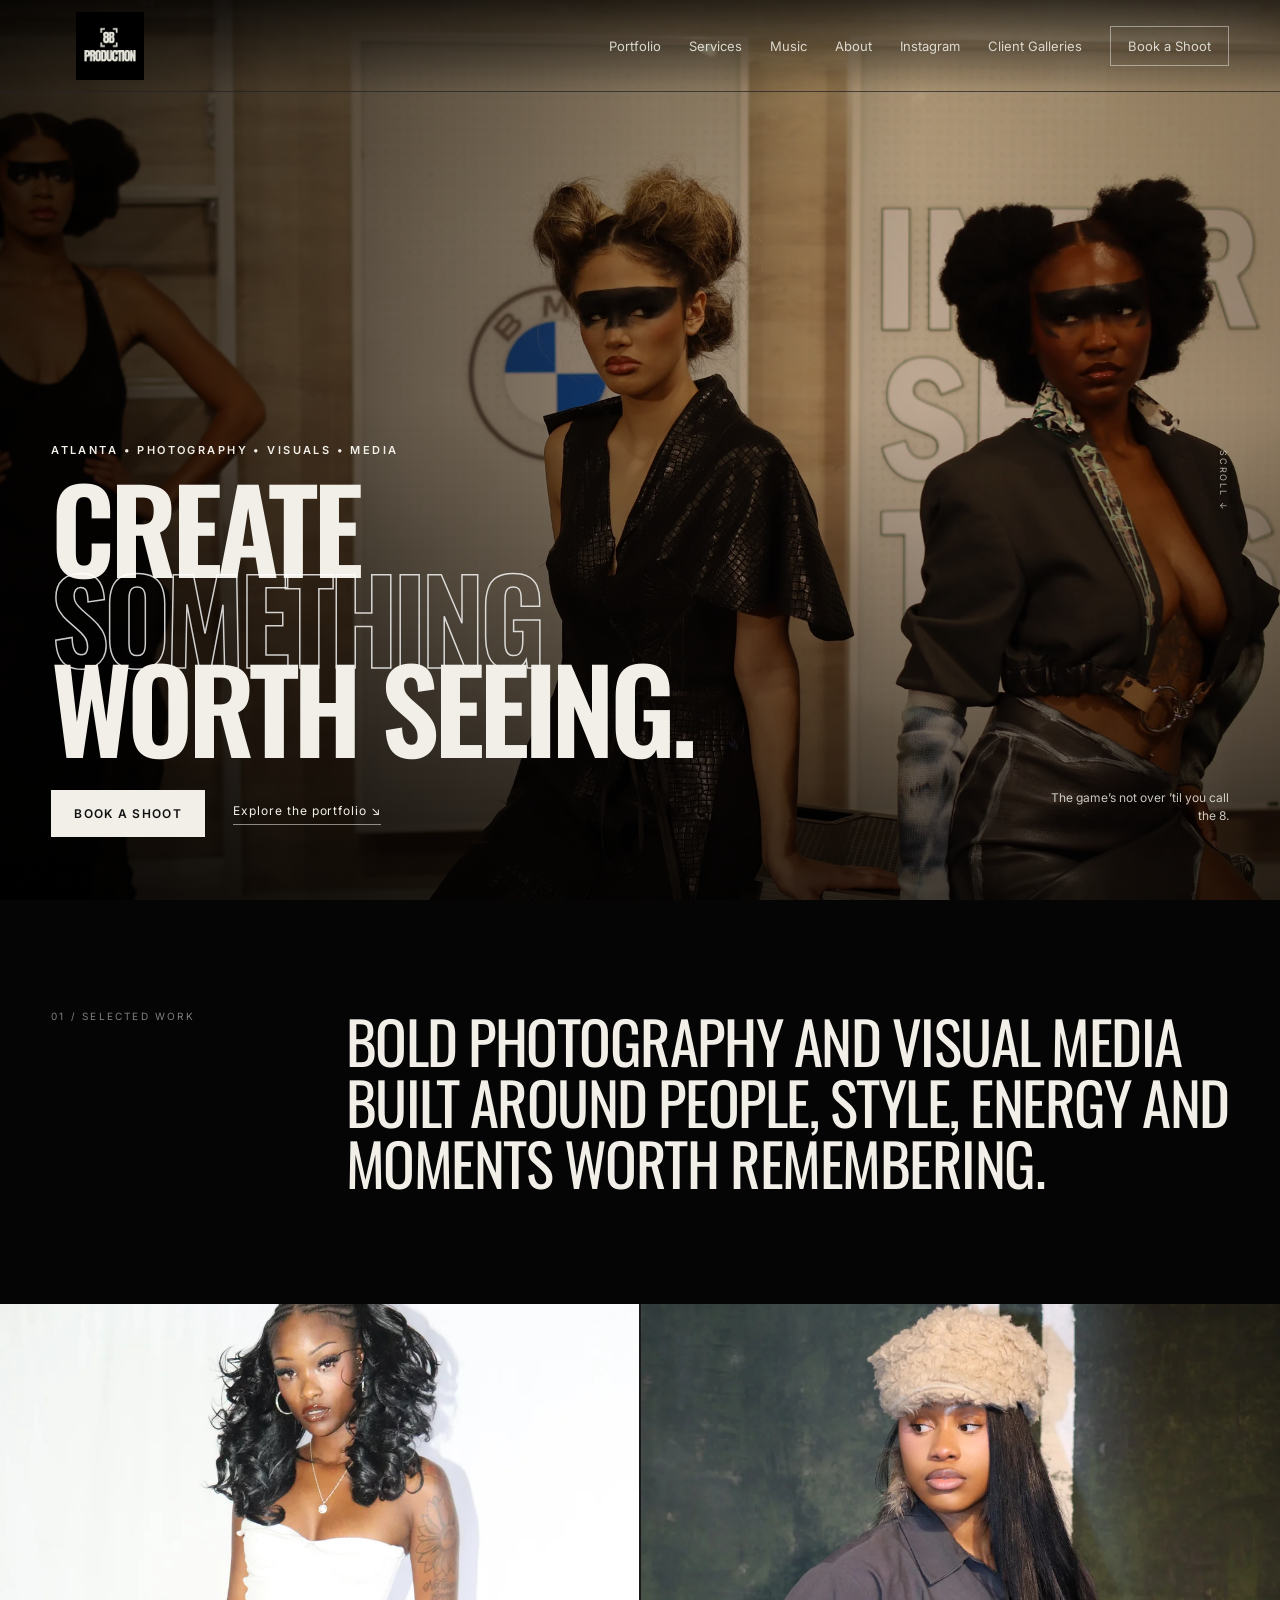
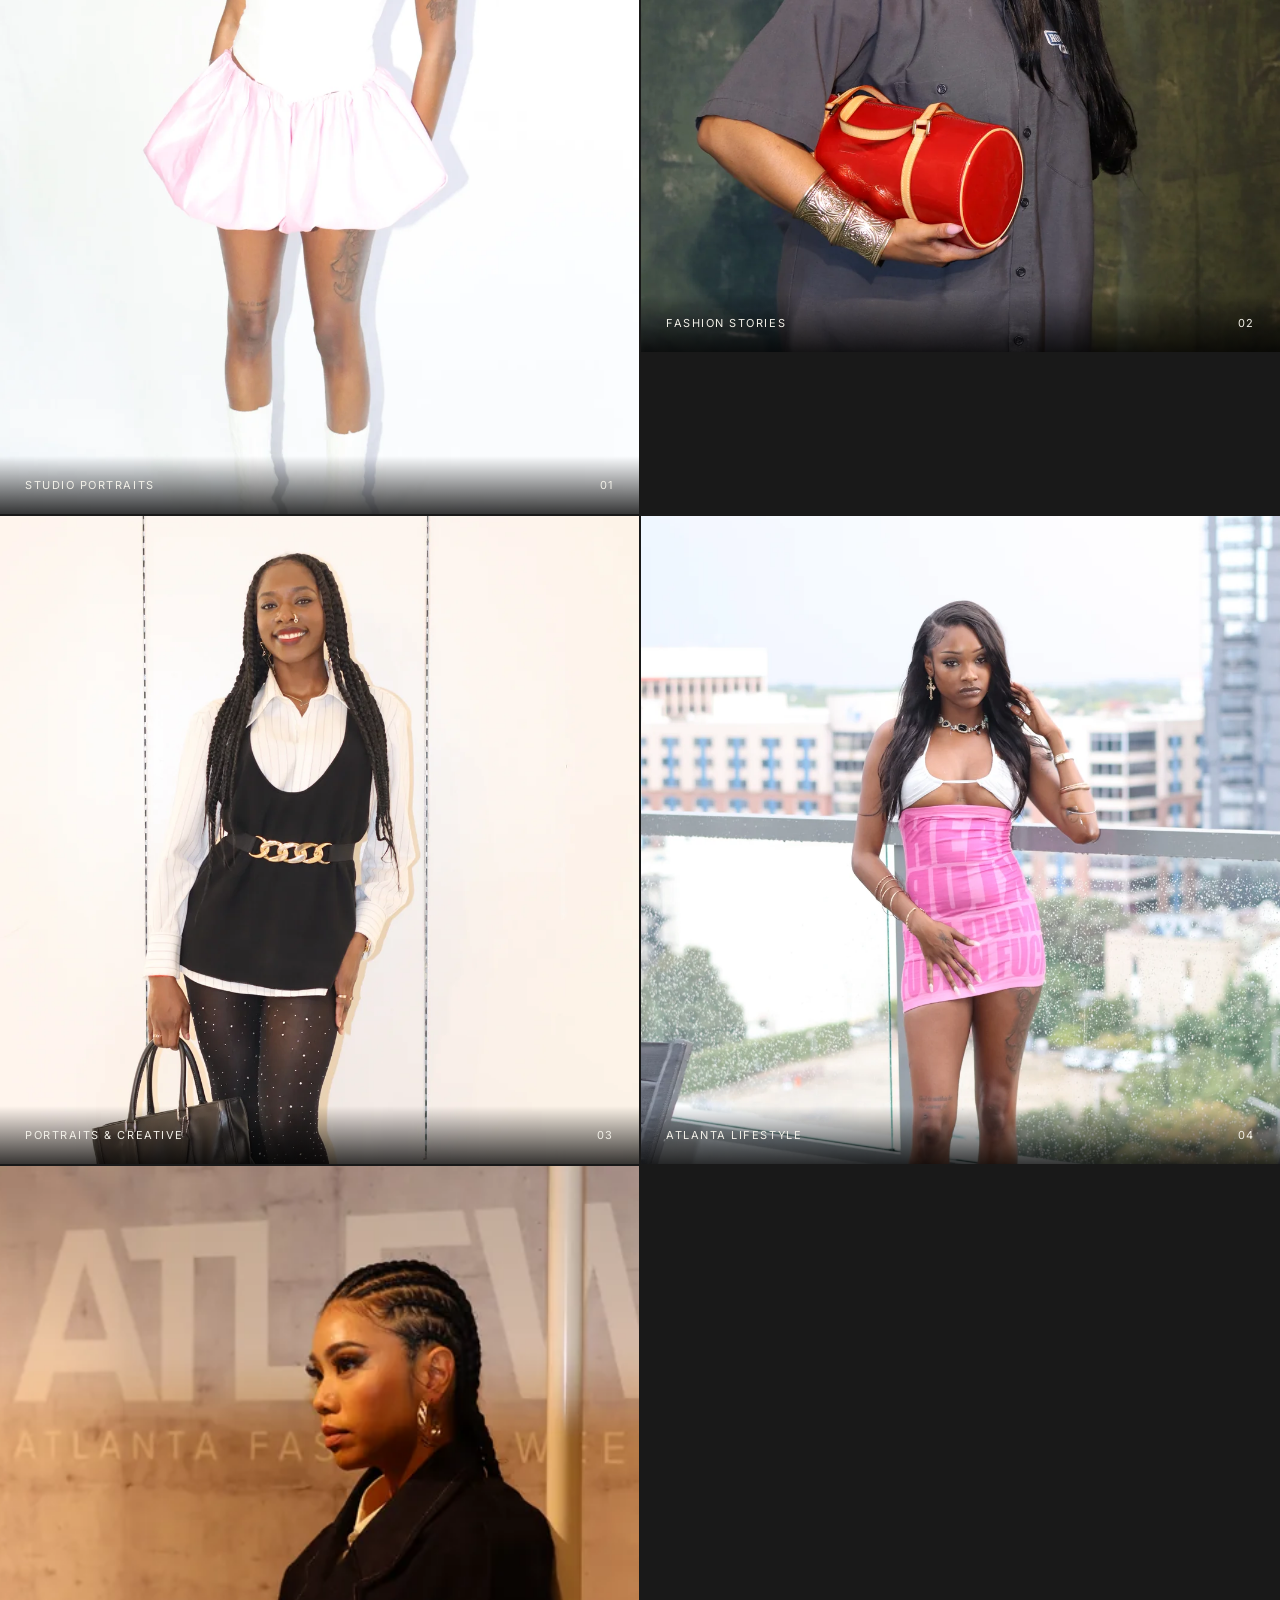
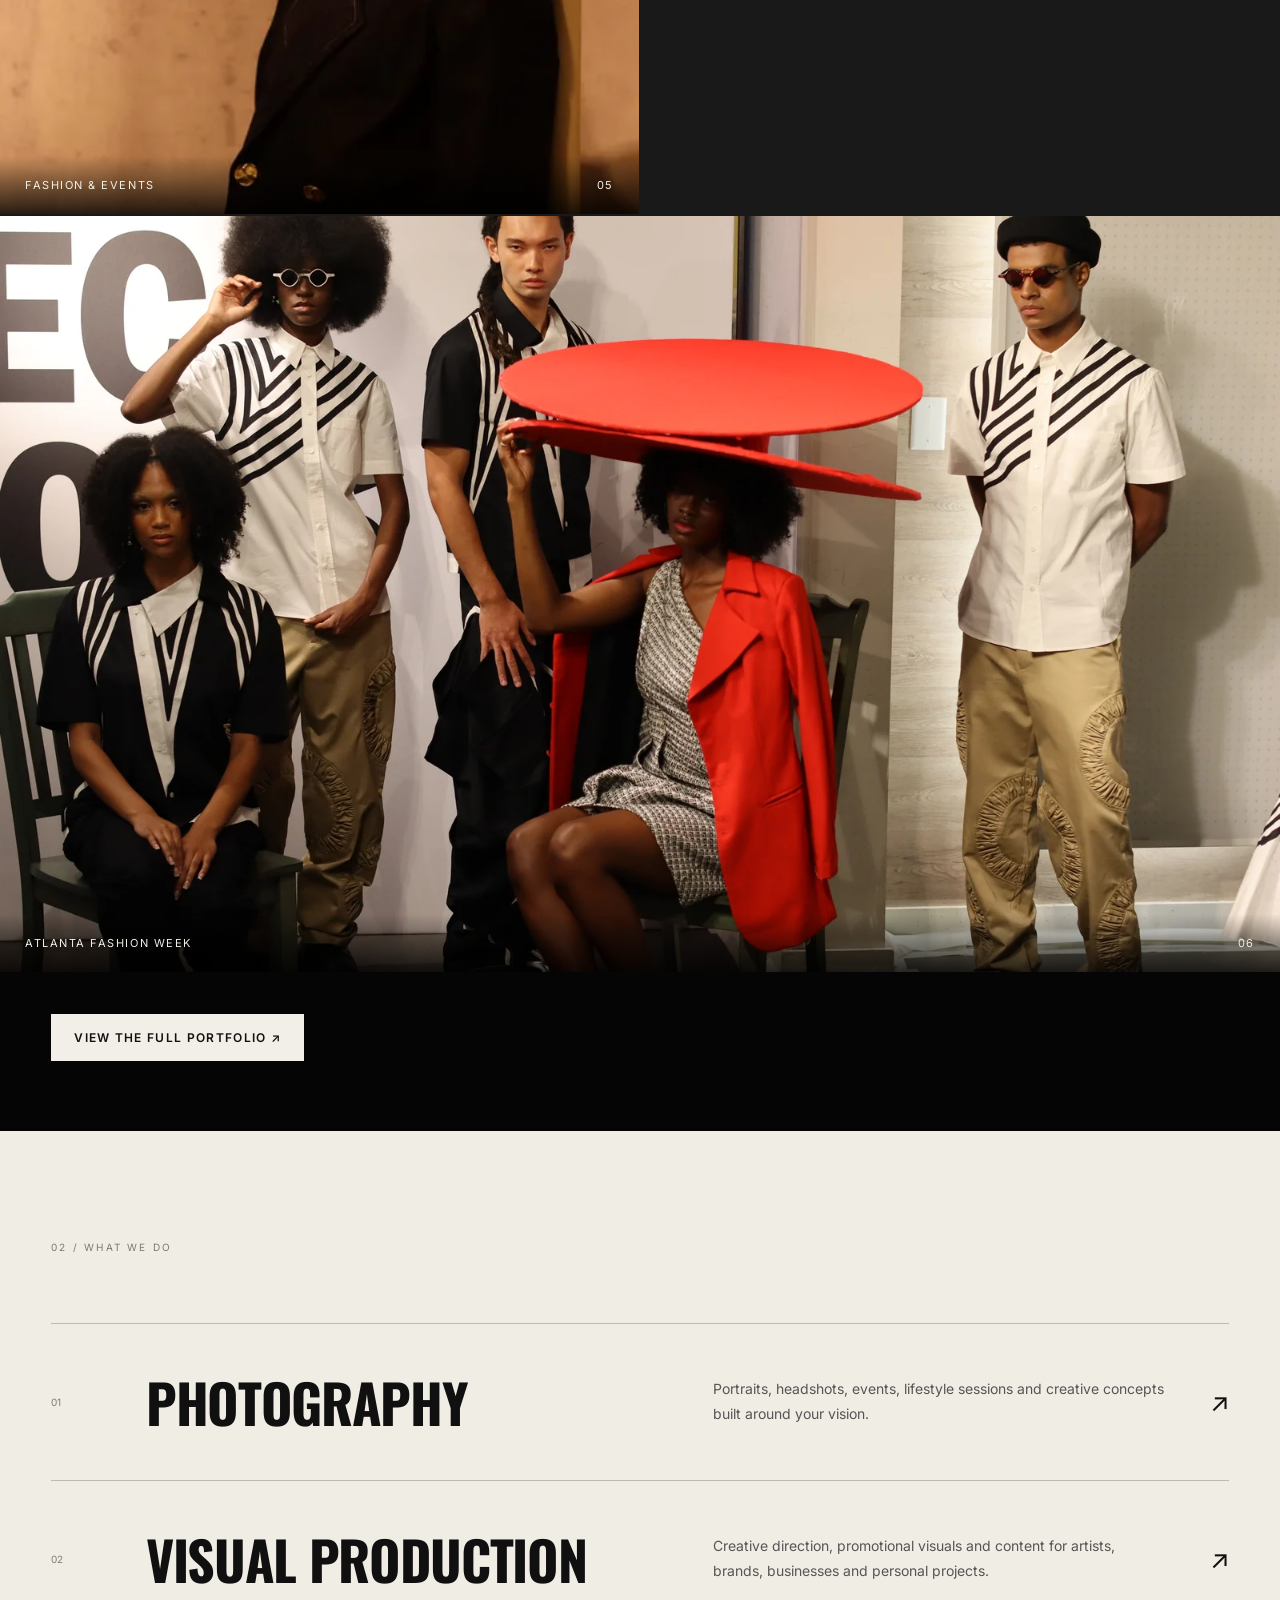
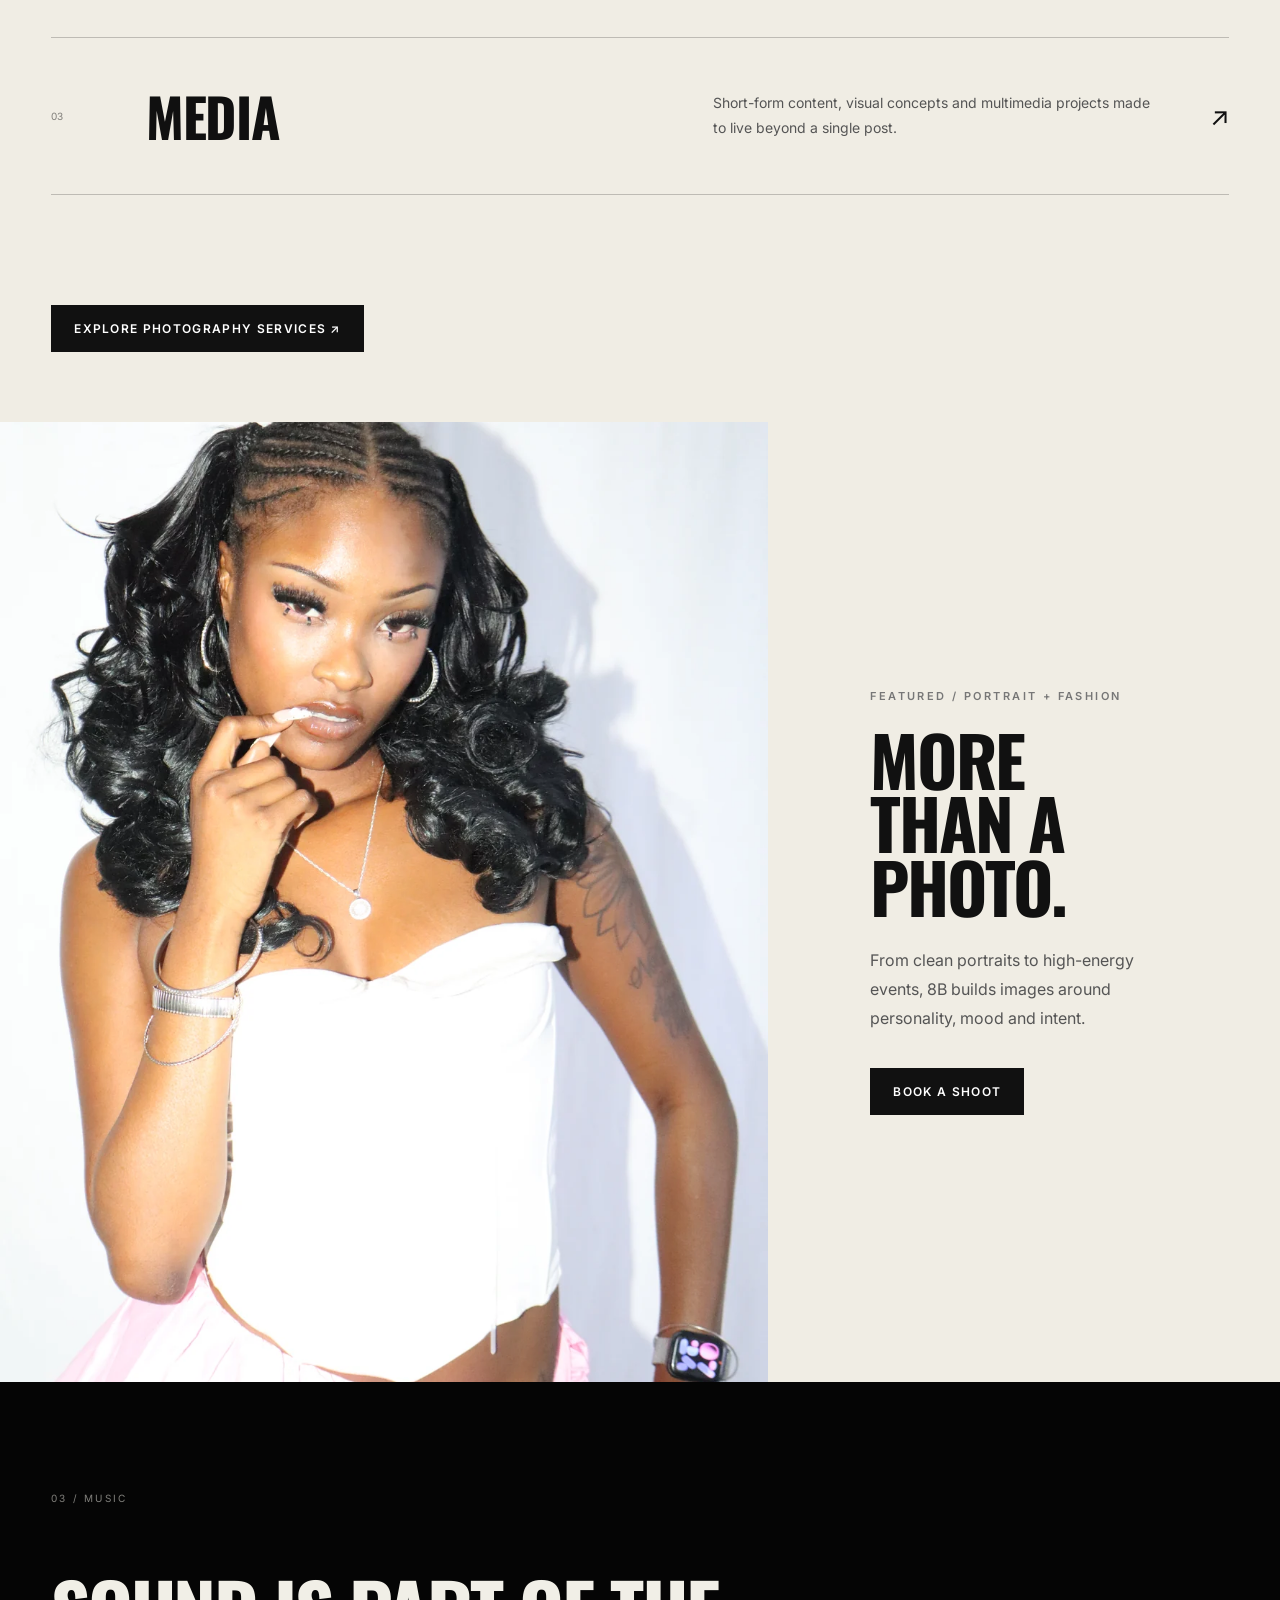
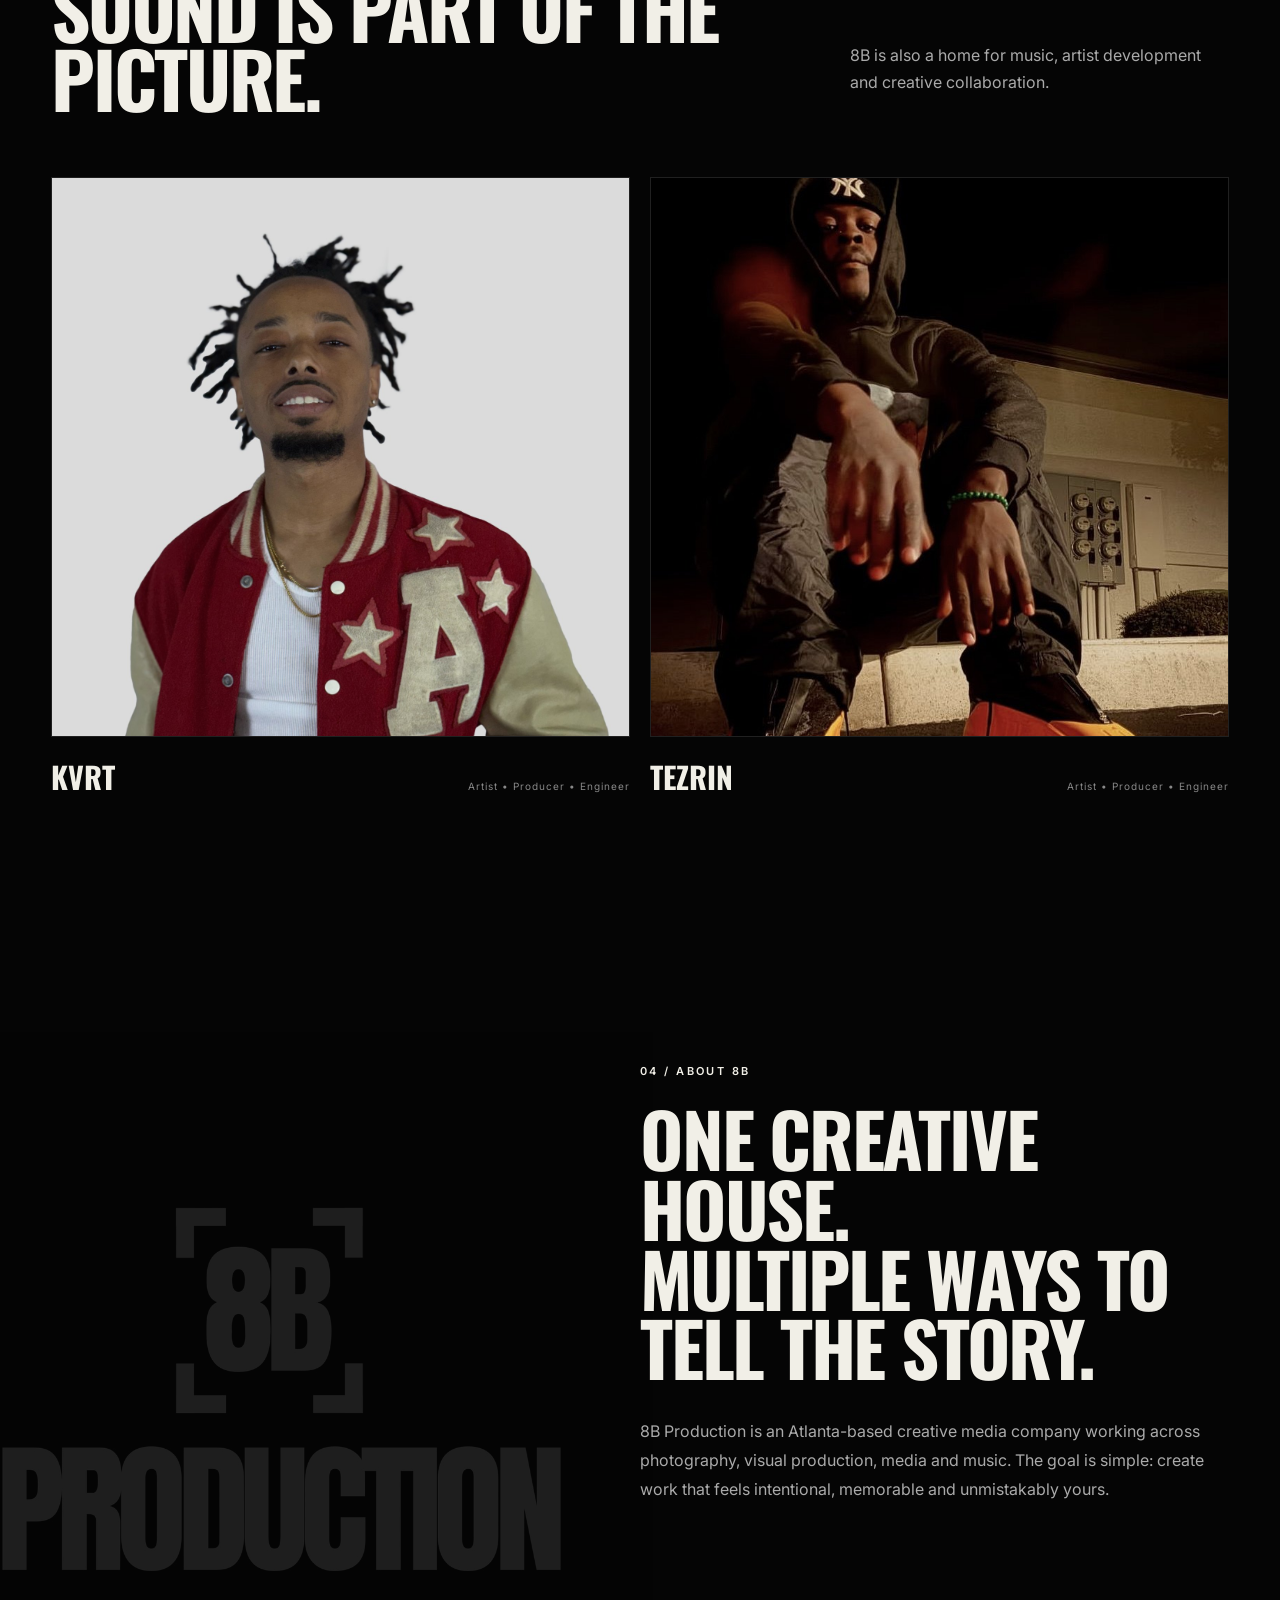
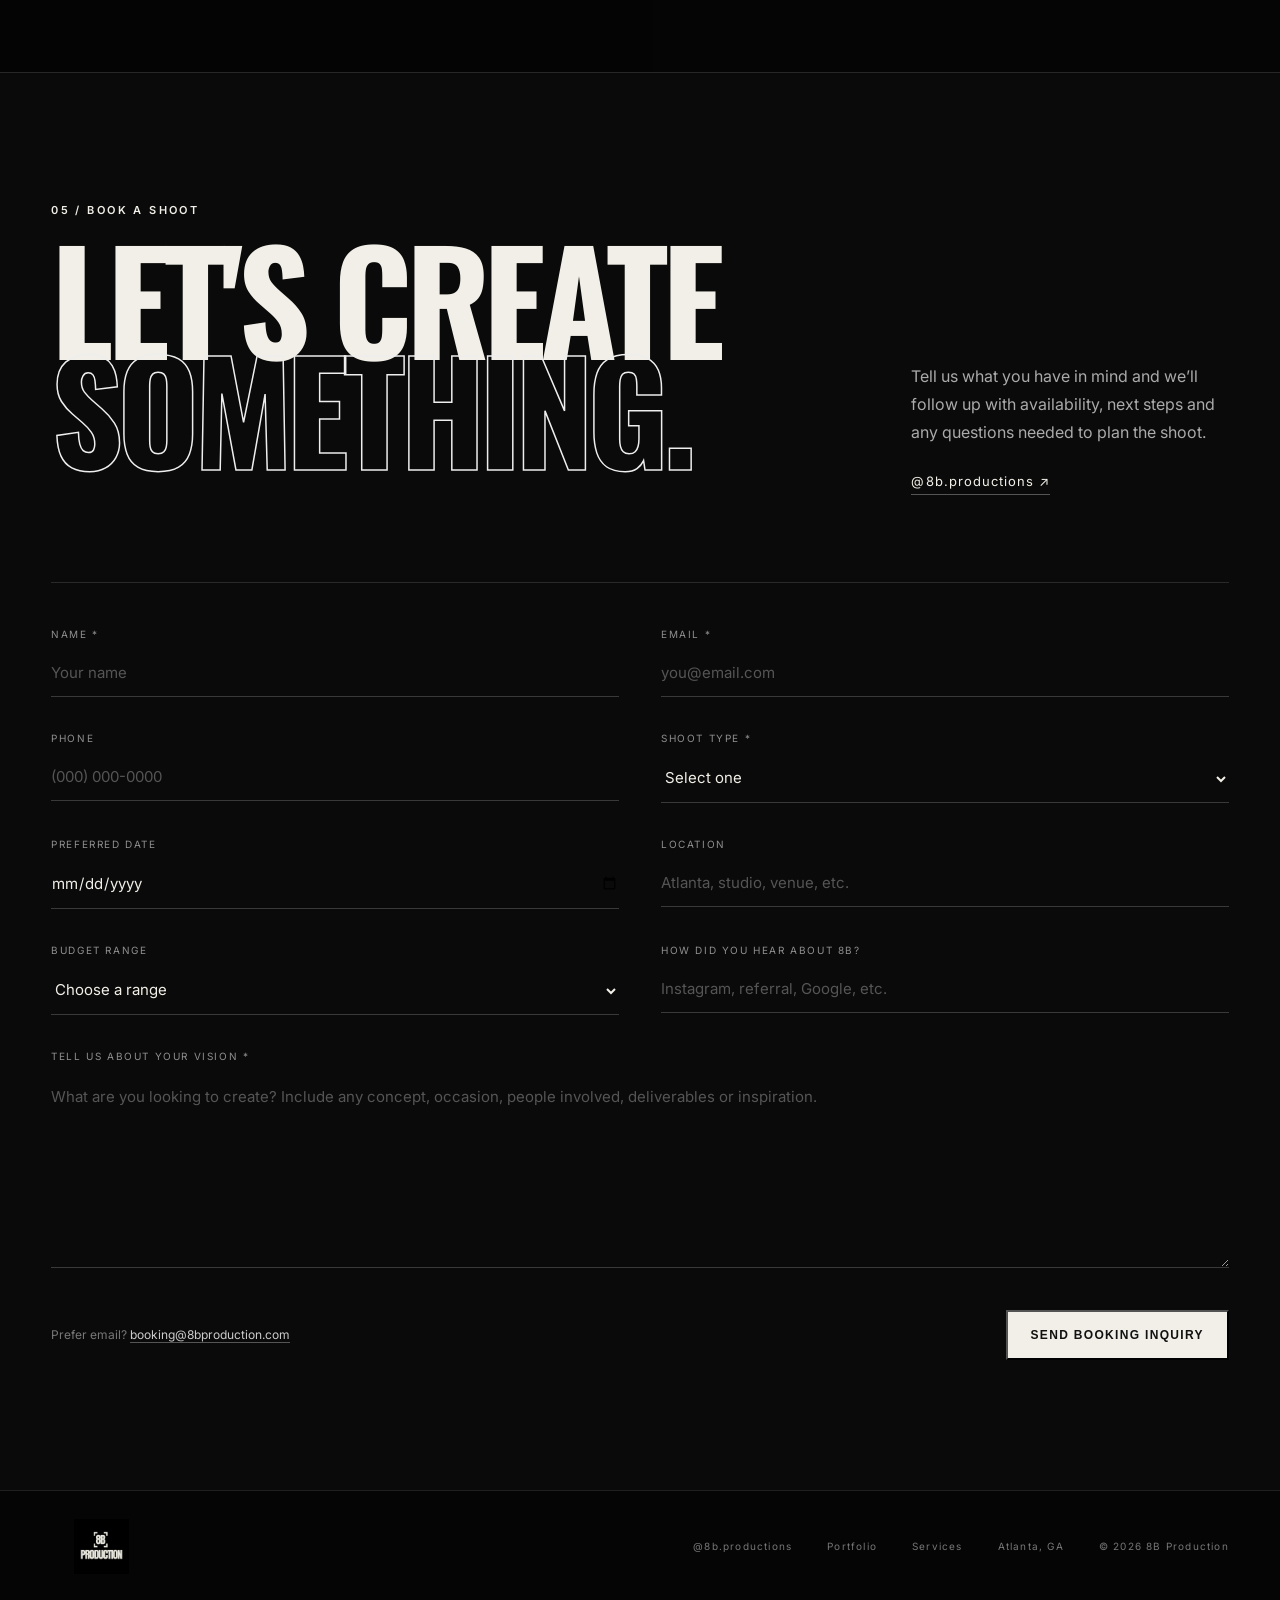
==== index.html @ 1265da3f "Refresh photography portfolio with 24 new selected photographs" ====
<!DOCTYPE html>
<html lang="en">
<head>
  <meta charset="UTF-8" />
  <meta name="viewport" content="width=device-width, initial-scale=1.0" />
  <meta name="description" content="8B Production — Atlanta photography, visual production, media and music." />
  <title>8B Production — Photography • Visuals • Media</title>
  <link rel="preconnect" href="https://fonts.googleapis.com">
  <link rel="preconnect" href="https://fonts.gstatic.com" crossorigin>
  <link href="https://fonts.googleapis.com/css2?family=Inter:wght@400;500;600&family=Oswald:wght@500;600;700&display=swap" rel="stylesheet">
  <link rel="stylesheet" href="assets/css/style.css" />
<link rel="canonical" href="https://8bproduction.com/" /><meta property="og:title" content="8B Production — Photography • Visuals • Media" /><meta property="og:description" content="Atlanta photography, visual production, media and music." /><meta property="og:image" content="https://8bproduction.com/assets/images/selected/8b-5161-1600.webp" /><meta property="og:type" content="website" /></head>
<body class="home-refreshed">
  <header class="site-header" id="top">
    <a class="brand" href="index.html" aria-label="8B Production home">
      <img src="assets/images/8b-logo.jpg" alt="8B Production logo" />
    </a>
    <button class="menu-toggle" aria-label="Open menu" aria-expanded="false">
      <span></span><span></span>
    </button>
    <nav class="nav">
      <a href="portfolio.html">Portfolio</a>
      <a href="services.html">Services</a>
      <a href="index.html#music">Music</a>
      <a href="index.html#about">About</a>
      <a href="https://www.instagram.com/8b.productions/" target="_blank" rel="noopener">Instagram</a>
      <a href="client-galleries.html">Client Galleries</a>
      <a class="nav-cta" href="index.html#contact">Book a Shoot</a>
    </nav>
  </header>

  <main>
    <section class="hero">
      <div class="hero-media"></div>
      <div class="hero-overlay"></div>
      <div class="hero-copy reveal">
        <p class="eyebrow">ATLANTA • PHOTOGRAPHY • VISUALS • MEDIA</p>
        <h1>CREATE<br><span>SOMETHING</span><br>WORTH SEEING.</h1>
        <div class="hero-actions">
          <a class="btn btn-light" href="#contact">Book a Shoot</a>
          <a class="text-link" href="portfolio.html">Explore the portfolio <span>↘</span></a>
        </div>
      </div>
      <p class="hero-tagline">The game’s not over ’til you call the 8.</p>
      <a href="#work" class="scroll-cue" aria-label="Scroll to selected work">SCROLL ↓</a>
    </section>

    <section class="section intro">
      <div class="section-label">01 / SELECTED WORK</div>
      <div class="intro-copy reveal">
        <p>Bold photography and visual media built around people, style, energy and moments worth remembering.</p>
      </div>
    </section>

    <section class="gallery" id="work">
<a aria-label="Explore Studio Portraits" class="gallery-card gallery-card-large reveal" href="portfolio.html?category=portraits">
<img alt="White corset and pink skirt, full-length studio portrait" decoding="async" height="1600" loading="lazy" sizes="(max-width: 800px) 100vw, 50vw" src="assets/images/selected/8b-5734-1600.webp" srcset="assets/images/selected/8b-5734-720.webp 480w, assets/images/selected/8b-5734-1600.webp 1067w" style="object-position:center 22%" width="1067"/>
<div class="gallery-caption"><span>Studio Portraits</span><span>01</span></div>
</a>
<a aria-label="Explore Fashion Stories" class="gallery-card reveal" href="portfolio.html?category=fashion">
<img alt="Red handbag, studio fashion portrait" decoding="async" height="1600" loading="lazy" sizes="(max-width: 800px) 100vw, 50vw" src="assets/images/selected/8b-4588-1600.webp" srcset="assets/images/selected/8b-4588-720.webp 480w, assets/images/selected/8b-4588-1600.webp 1067w" style="object-position:center 28%" width="1067"/>
<div class="gallery-caption"><span>Fashion Stories</span><span>02</span></div>
</a>
<a aria-label="Explore Portraits &amp; Creative" class="gallery-card reveal" href="portfolio.html?category=portraits">
<img alt="Black and white styling, full-length portrait" decoding="async" height="1600" loading="lazy" sizes="(max-width: 800px) 100vw, 50vw" src="assets/images/selected/8b-5289-1600.webp" srcset="assets/images/selected/8b-5289-720.webp 480w, assets/images/selected/8b-5289-1600.webp 1067w" style="object-position:center 24%" width="1067"/>
<div class="gallery-caption"><span>Portraits &amp; Creative</span><span>03</span></div>
</a>
<a aria-label="Explore Atlanta Lifestyle" class="gallery-card reveal" href="portfolio.html?category=portraits">
<img alt="Pink dress, Atlanta balcony portrait" decoding="async" height="1600" loading="lazy" sizes="(max-width: 800px) 100vw, 50vw" src="assets/images/selected/8b-3119-1600.webp" srcset="assets/images/selected/8b-3119-720.webp 480w, assets/images/selected/8b-3119-1600.webp 1067w" style="object-position:center 30%" width="1067"/>
<div class="gallery-caption"><span>Atlanta Lifestyle</span><span>04</span></div>
</a>
<a aria-label="Explore Fashion &amp; Events" class="gallery-card reveal" href="portfolio.html?category=fashion">
<img alt="Profile portrait at Atlanta Fashion Week" decoding="async" height="1067" loading="lazy" sizes="(max-width: 800px) 100vw, 50vw" src="assets/images/selected/8b-4161-1600.webp" srcset="assets/images/selected/8b-4161-720.webp 720w, assets/images/selected/8b-4161-1600.webp 1600w" style="object-position:center 35%" width="1600"/>
<div class="gallery-caption"><span>Fashion &amp; Events</span><span>05</span></div>
</a>
<a aria-label="Explore Atlanta Fashion Week" class="gallery-card gallery-card-wide reveal" href="portfolio.html?category=fashion">
<img alt="Red sculptural hat, fashion presentation" decoding="async" height="1067" loading="lazy" sizes="(max-width: 800px) 100vw, 100vw" src="assets/images/selected/8b-4980-1600.webp" srcset="assets/images/selected/8b-4980-720.webp 720w, assets/images/selected/8b-4980-1600.webp 1600w" style="object-position:center 40%" width="1600"/>
<div class="gallery-caption"><span>Atlanta Fashion Week</span><span>06</span></div>
</a>
</section>

    <div class="gallery-more"><a class="btn btn-light" href="portfolio.html">View the full portfolio ↗</a></div>
    <section class="section services" id="services">
      <div class="section-label">02 / WHAT WE DO</div>
      <div class="services-list">
        <article class="service-row reveal">
          <span class="service-number">01</span>
          <h2>Photography</h2>
          <p>Portraits, headshots, events, lifestyle sessions and creative concepts built around your vision.</p>
          <span class="service-arrow">↗</span>
        </article>
        <article class="service-row reveal">
          <span class="service-number">02</span>
          <h2>Visual Production</h2>
          <p>Creative direction, promotional visuals and content for artists, brands, businesses and personal projects.</p>
          <span class="service-arrow">↗</span>
        </article>
        <article class="service-row reveal">
          <span class="service-number">03</span>
          <h2>Media</h2>
          <p>Short-form content, visual concepts and multimedia projects made to live beyond a single post.</p>
          <span class="service-arrow">↗</span>
        </article>
      </div>
    </section>

    <div class="services-more"><a class="btn btn-dark" href="services.html">Explore photography services ↗</a></div>
    <section class="feature">
      <div class="feature-image reveal">
        <img alt="White and pink, close-up studio portrait" decoding="async" height="1600" loading="lazy" sizes="(max-width:800px) 100vw, 60vw" src="assets/images/selected/8b-6098-1600.webp" srcset="assets/images/selected/8b-6098-720.webp 480w, assets/images/selected/8b-6098-1600.webp 1067w" width="1067"/>
      </div>
      <div class="feature-copy reveal">
        <p class="eyebrow dark">FEATURED / PORTRAIT + FASHION</p>
        <h2>More than a photo.</h2>
        <p>From clean portraits to high-energy events, 8B builds images around personality, mood and intent.</p>
        <a class="btn btn-dark" href="#contact">Book a Shoot</a>
      </div>
    </section>

    <section class="section music" id="music">
      <div class="section-label">03 / MUSIC</div>
      <div class="music-heading reveal">
        <h2>Sound is part of the picture.</h2>
        <p>8B is also a home for music, artist development and creative collaboration.</p>
      </div>
      <div class="artist-grid">
        <article class="artist-card reveal">
          <div class="artist-image"><img src="assets/images/kvrt.jpg" alt="KVRT" loading="lazy"></div>
          <div class="artist-meta">
            <h3>KVRT</h3>
            <p>Artist • Producer • Engineer</p>
          </div>
        </article>
        <article class="artist-card reveal">
          <div class="artist-image"><img src="assets/images/tezrin.jpg" alt="TEZRIN" loading="lazy"></div>
          <div class="artist-meta">
            <h3>TEZRIN</h3>
            <p>Artist • Producer • Engineer</p>
          </div>
        </article>
      </div>
    </section>

    <section class="about-section" id="about">
      <div class="about-logo"><img src="assets/images/8b-logo.jpg" alt="" /></div>
      <div class="about-copy reveal">
        <p class="eyebrow">04 / ABOUT 8B</p>
        <h2>One creative house.<br>Multiple ways to tell the story.</h2>
        <p>8B Production is an Atlanta-based creative media company working across photography, visual production, media and music. The goal is simple: create work that feels intentional, memorable and unmistakably yours.</p>
      </div>
    </section>

    <section class="contact-section" id="contact">
      <div class="contact-heading">
        <div>
          <p class="eyebrow">05 / BOOK A SHOOT</p>
          <h2 class="reveal">LET'S CREATE<br><span>SOMETHING.</span></h2>
        </div>
        <div class="contact-side">
          <p>Tell us what you have in mind and we’ll follow up with availability, next steps and any questions needed to plan the shoot.</p>
          <a class="social-link" href="https://www.instagram.com/8b.productions/" target="_blank" rel="noopener">@8b.productions ↗</a>
        </div>
      </div>

      <form class="booking-form" action="https://formsubmit.co/booking@8bproduction.com" method="POST">
        <input type="hidden" name="_subject" value="New 8B Production Booking Inquiry">
        <input type="hidden" name="_captcha" value="false">
        <input type="hidden" name="_template" value="table">

        <div class="form-grid">
          <label>
            <span>Name *</span>
            <input type="text" name="name" required autocomplete="name" placeholder="Your name">
          </label>

          <label>
            <span>Email *</span>
            <input type="email" name="email" required autocomplete="email" placeholder="you@email.com">
          </label>

          <label>
            <span>Phone</span>
            <input type="tel" name="phone" autocomplete="tel" placeholder="(000) 000-0000">
          </label>

          <label>
            <span>Shoot Type *</span>
            <select name="shoot_type" required>
              <option value="" selected disabled>Select one</option>
              <option>Portrait Session</option>
              <option>Professional Headshots</option>
              <option>Event Coverage</option>
              <option>Fashion / Editorial</option>
              <option>Creative Concept</option>
              <option>Brand / Business Content</option>
              <option>Media / Visual Production</option>
              <option>Other</option>
            </select>
          </label>

          <label>
            <span>Preferred Date</span>
            <input type="date" name="preferred_date">
          </label>

          <label>
            <span>Location</span>
            <input type="text" name="location" placeholder="Atlanta, studio, venue, etc.">
          </label>

          <label>
            <span>Budget Range</span>
            <select name="budget">
              <option value="" selected>Choose a range</option>
              <option>Under $150</option>
              <option>$150–$300</option>
              <option>$300–$500</option>
              <option>$500–$1,000</option>
              <option>$1,000+</option>
              <option>Not sure yet</option>
            </select>
          </label>

          <label>
            <span>How did you hear about 8B?</span>
            <input type="text" name="referral_source" placeholder="Instagram, referral, Google, etc.">
          </label>

          <label class="form-full">
            <span>Tell us about your vision *</span>
            <textarea name="vision" rows="7" required placeholder="What are you looking to create? Include any concept, occasion, people involved, deliverables or inspiration."></textarea>
          </label>
        </div>

        <div class="form-bottom">
          <p>Prefer email? <a href="mailto:booking@8bproduction.com">booking@8bproduction.com</a></p>
          <button class="btn btn-light" type="submit">Send Booking Inquiry</button>
        </div>
      </form>
    </section>
  </main>

  <footer>
    <a class="brand footer-brand" href="index.html">
      <img src="assets/images/8b-logo.jpg" alt="8B Production logo" />
    </a>
    <div class="footer-meta">
      <a href="https://www.instagram.com/8b.productions/" target="_blank" rel="noopener">@8b.productions</a>
      <a href="portfolio.html">Portfolio</a><a href="services.html">Services</a><span>Atlanta, GA</span>
      <span>© <span id="year"></span> 8B Production</span>
    </div>
  </footer>

  <script src="assets/js/main.js"></script>
</body>
</html>
---- assets/css/style.css ----
*{box-sizing:border-box}html{scroll-behavior:smooth}body{margin:0;background:#050505;color:#f1efe7;font-family:Inter,Arial,sans-serif;overflow-x:hidden}a{color:inherit;text-decoration:none}img{display:block;width:100%;height:100%;object-fit:cover}.site-header{position:fixed;z-index:100;top:0;left:0;width:100%;height:92px;display:flex;align-items:center;justify-content:space-between;padding:0 4vw;border-bottom:1px solid rgba(255,255,255,.1);background:linear-gradient(to bottom,rgba(0,0,0,.72),transparent);transition:.3s}.site-header.scrolled{height:72px;background:rgba(5,5,5,.94);backdrop-filter:blur(12px)}.brand{display:block;width:118px;height:68px;overflow:hidden}.brand img{object-fit:contain}.nav{display:flex;align-items:center;gap:28px;font-size:13px}.nav a{opacity:.86}.nav a:hover{opacity:1}.nav-cta{padding:11px 17px;border:1px solid rgba(255,255,255,.5)}.menu-toggle{display:none;background:none;border:0;width:44px;height:44px;padding:12px}.menu-toggle span{display:block;height:1px;background:white;margin:7px 0}.hero{height:100svh;min-height:720px;position:relative;display:flex;align-items:flex-end;padding:0 4vw 7vh;overflow:hidden}.hero-media{position:absolute;inset:0;background:url("../images/portfolio-01.jpg") 65% 32%/cover no-repeat;transform:scale(1.02)}.hero-overlay{position:absolute;inset:0;background:linear-gradient(90deg,rgba(0,0,0,.82) 0%,rgba(0,0,0,.48) 42%,rgba(0,0,0,.17) 72%,rgba(0,0,0,.28) 100%),linear-gradient(to top,rgba(0,0,0,.7),transparent 55%)}.hero-copy{position:relative;z-index:2;max-width:900px}.eyebrow{font-size:11px;font-weight:600;letter-spacing:.22em;margin:0 0 25px}.hero h1,.section h2,.feature-copy h2,.music-heading h2,.about-copy h2,.contact-section h2{font-family:Oswald,Impact,sans-serif;text-transform:uppercase}.hero h1{font-size:clamp(58px,9vw,140px);line-height:.78;letter-spacing:-.045em;margin:0;font-weight:600}.hero h1 span{color:transparent;-webkit-text-stroke:1.5px rgba(255,255,255,.8)}.hero-actions{display:flex;align-items:center;gap:28px;margin-top:38px}.btn{display:inline-flex;justify-content:center;align-items:center;padding:16px 23px;font-size:12px;font-weight:600;letter-spacing:.11em;text-transform:uppercase;transition:.2s}.btn-light{background:#f1efe7;color:#111}.btn-light:hover{background:white;transform:translateY(-2px)}.btn-dark{background:#111;color:white}.text-link{font-size:12px;letter-spacing:.08em;border-bottom:1px solid rgba(255,255,255,.5);padding-bottom:6px}.hero-tagline{position:absolute;z-index:2;right:4vw;bottom:7vh;max-width:190px;text-align:right;font-size:12px;line-height:1.5;opacity:.82}.scroll-cue{position:absolute;right:4vw;top:50%;z-index:2;font-size:9px;letter-spacing:.2em;writing-mode:vertical-rl;opacity:.7}.section{padding:110px 4vw}.section-label{font-size:10px;letter-spacing:.22em;opacity:.52;margin-bottom:70px}.intro{display:grid;grid-template-columns:1fr 3fr}.intro-copy p{font-family:Oswald,Impact,sans-serif;text-transform:uppercase;font-size:clamp(30px,4.6vw,68px);line-height:1.04;letter-spacing:-.025em;max-width:1150px;margin:0}.gallery{display:grid;grid-template-columns:1fr 1fr;gap:2px;background:#191919}.gallery-card{height:72vh;min-height:520px;position:relative;overflow:hidden}.gallery-card-large{height:90vh}.gallery-card-wide{grid-column:1/-1;height:84vh}.gallery-card img{transition:transform .8s cubic-bezier(.2,.7,.2,1)}.gallery-card:hover img{transform:scale(1.025)}.gallery-caption{position:absolute;left:0;right:0;bottom:0;padding:22px 25px;display:flex;justify-content:space-between;background:linear-gradient(transparent,rgba(0,0,0,.78));font-size:11px;letter-spacing:.14em;text-transform:uppercase}.services{background:#f0ede4;color:#101010}.services-list{border-top:1px solid #bebbb4}.service-row{display:grid;grid-template-columns:70px 1.2fr 1fr 40px;gap:25px;align-items:center;padding:38px 0;border-bottom:1px solid #bebbb4}.service-number{font-size:10px;opacity:.5}.service-row h2{font-size:clamp(32px,4.2vw,56px);letter-spacing:-.025em;margin:0}.service-row p{font-size:14px;line-height:1.75;color:#555;max-width:520px}.service-arrow{font-size:26px;text-align:right}.feature{display:grid;grid-template-columns:1.2fr .8fr;background:#f0ede4;color:#111}.feature-image{min-height:780px}.feature-image img{object-position:center 20%}.feature-copy{display:flex;flex-direction:column;justify-content:center;padding:8vw}.eyebrow.dark{color:#777}.feature-copy h2{font-size:clamp(46px,5.4vw,80px);letter-spacing:-.03em;line-height:.92;margin:0 0 28px}.feature-copy>p:not(.eyebrow){line-height:1.8;color:#555;margin:0 0 35px}.feature-copy .btn{align-self:flex-start}.music-heading{display:grid;grid-template-columns:2fr 1fr;gap:40px;align-items:end;margin-bottom:65px}.music-heading h2{font-size:clamp(48px,6vw,90px);line-height:.9;letter-spacing:-.03em;margin:0}.music-heading p{color:#aaa;line-height:1.7}.artist-grid{display:grid;grid-template-columns:1fr 1fr;gap:20px}.artist-placeholder{height:560px;background:#0d0d0d;border:1px solid #202020;display:grid;place-items:center;overflow:hidden;position:relative}.artist-placeholder:after{content:"";position:absolute;width:70%;height:70%;border:1px solid #242424;transform:rotate(8deg)}.artist-placeholder span{font-family:Oswald,Impact,sans-serif;font-size:clamp(70px,10vw,150px);letter-spacing:-.05em;color:#191919}.artist-meta{display:flex;justify-content:space-between;align-items:baseline;padding-top:17px}.artist-meta h3{font-family:Oswald,Impact,sans-serif;font-size:30px;margin:0}.artist-meta p{font-size:10px;letter-spacing:.1em;color:#888}.about-section{position:relative;min-height:760px;padding:120px 4vw;display:grid;grid-template-columns:1fr 1fr;align-items:center;overflow:hidden}.about-logo{position:absolute;left:-7vw;bottom:-8vw;width:58vw;height:58vw;opacity:.11;filter:grayscale(100%)}.about-logo img{object-fit:contain}.about-copy{grid-column:2;position:relative;z-index:1}.about-copy h2{font-size:clamp(44px,5.8vw,84px);letter-spacing:-.03em;line-height:.94;margin:0 0 35px}.about-copy>p:last-child{font-size:16px;color:#aaa;line-height:1.8;max-width:660px}.contact-section{padding:130px 4vw;background:#0a0a0a;border-top:1px solid #272727}.contact-section h2{font-size:clamp(66px,11vw,170px);line-height:.78;letter-spacing:-.045em;margin:0 0 45px}.contact-section h2 span{color:transparent;-webkit-text-stroke:1.5px #eee}.contact-note{color:#aaa}.contact-button{margin-top:22px}.setup-note{font-size:10px;color:#555;margin-top:20px}footer{padding:28px 4vw;display:flex;align-items:center;justify-content:space-between;border-top:1px solid #202020}.footer-brand{height:55px;width:100px}.footer-meta{display:flex;gap:35px;font-size:10px;letter-spacing:.12em;color:#777}.reveal{opacity:0;transform:translateY(28px);transition:opacity .7s ease,transform .7s ease}.reveal.visible{opacity:1;transform:none}@media(max-width:800px){.site-header{height:72px}.brand{width:90px;height:55px}.nav{position:fixed;inset:72px 0 auto 0;background:#050505;padding:30px 5vw 40px;display:none;flex-direction:column;align-items:flex-start;border-bottom:1px solid #222}.nav.open{display:flex}.menu-toggle{display:block}.hero{min-height:650px;padding:0 5vw 7vh}.hero-media{background-position:60% 28%}.hero h1{font-size:clamp(54px,17vw,100px);line-height:.82}.hero-tagline,.scroll-cue{display:none}.hero-actions{align-items:flex-start;flex-direction:column;gap:18px}.intro{grid-template-columns:1fr}.section{padding:80px 5vw}.section-label{margin-bottom:45px}.gallery{grid-template-columns:1fr}.gallery-card,.gallery-card-large,.gallery-card-wide{grid-column:auto;height:72vh;min-height:480px}.service-row{grid-template-columns:42px 1fr 25px}.service-row p{grid-column:2/-1;margin-top:-10px}.feature{grid-template-columns:1fr}.feature-image{min-height:620px}.feature-copy{padding:80px 5vw}.music-heading{grid-template-columns:1fr}.artist-grid{grid-template-columns:1fr}.artist-placeholder{height:440px}.about-section{grid-template-columns:1fr;padding:100px 5vw}.about-copy{grid-column:1}.about-logo{width:110vw;height:110vw;left:-28vw;bottom:-12vw}.contact-section{padding:100px 5vw}footer{align-items:flex-start;gap:30px}.footer-meta{flex-direction:column;gap:10px;text-align:right}}

.artist-image{height:560px;overflow:hidden;background:#0d0d0d;border:1px solid #202020}
.artist-image img{width:100%;height:100%;object-fit:cover;transition:transform .6s ease,filter .4s ease;filter:saturate(.9)}
.artist-card:hover .artist-image img{transform:scale(1.025);filter:saturate(1.05)}
.artist-card:first-child .artist-image img{object-position:center 18%}
.artist-card:nth-child(2) .artist-image img{object-position:center 8%}
@media(max-width:800px){.artist-image{height:500px}}


.contact-heading{display:grid;grid-template-columns:1.7fr .7fr;gap:7vw;align-items:end;margin-bottom:75px}
.contact-side{padding-bottom:12px}
.contact-side p{color:#aaa;line-height:1.75;margin:0 0 24px;max-width:440px}
.social-link{display:inline-block;font-size:13px;letter-spacing:.08em;border-bottom:1px solid #555;padding-bottom:5px}
.booking-form{border-top:1px solid #292929;padding-top:45px}
.form-grid{display:grid;grid-template-columns:1fr 1fr;column-gap:42px;row-gap:35px}
.booking-form label{display:flex;flex-direction:column;gap:12px}
.booking-form label>span{font-size:10px;text-transform:uppercase;letter-spacing:.16em;color:#8f8f8f}
.booking-form input,.booking-form select,.booking-form textarea{width:100%;border:0;border-bottom:1px solid #393939;background:transparent;color:#f1efe7;font:inherit;font-size:15px;padding:11px 0 14px;outline:none;border-radius:0}
.booking-form select{appearance:auto}
.booking-form option{background:#111;color:#f1efe7}
.booking-form textarea{resize:vertical;min-height:150px;line-height:1.6}
.booking-form input:focus,.booking-form select:focus,.booking-form textarea:focus{border-bottom-color:#f1efe7}
.booking-form input::placeholder,.booking-form textarea::placeholder{color:#555}
.form-full{grid-column:1/-1}
.form-bottom{display:flex;justify-content:space-between;align-items:center;gap:30px;margin-top:42px}
.form-bottom p{font-size:12px;color:#777}
.form-bottom p a{color:#ccc;border-bottom:1px solid #555}
.footer-meta a:hover{color:#ddd}
@media(max-width:800px){
  .contact-heading{grid-template-columns:1fr;gap:25px;margin-bottom:55px}
  .form-grid{grid-template-columns:1fr;row-gap:28px}
  .form-full{grid-column:auto}
  .form-bottom{align-items:flex-start;flex-direction:column}
}


/* v5 crop adjustments */
.hero-media{background-position:center 22%}
.gallery-card-large img{object-position:center 16%}
.gallery-card:nth-child(2) img{object-position:center 22%}
.gallery-card:nth-child(3) img{object-position:center 16%}
.gallery-card:nth-child(4) img{object-position:center 18%}
.gallery-card:nth-child(5) img{object-position:center 20%}
.gallery-card-wide img{object-position:center 34%}
.feature-image img{object-position:center 20%}

/* Portfolio and services pages */
:focus-visible{outline:2px solid currentColor;outline-offset:5px}section[id]{scroll-margin-top:90px}.nav a[aria-current=page]{opacity:1;border-bottom:1px solid #f1efe7;padding-bottom:6px}.page-intro{padding:175px 6vw 75px;border-bottom:1px solid #292929}.page-intro h1{font:600 clamp(58px,9vw,130px)/.94 Oswald,Impact,sans-serif;letter-spacing:-.04em;margin:0 0 35px}.page-intro h1 span{color:transparent;-webkit-text-stroke:1px #f1efe7}.page-description{max-width:650px;color:#bcbab4;line-height:1.8;font-size:16px;margin:0 0 30px}.portfolio-section{padding:40px 4vw 90px}.portfolio-toolbar{display:flex;gap:24px;align-items:center;justify-content:space-between;margin-bottom:38px}.filters{display:flex;gap:10px;flex-wrap:wrap}.filters[hidden]{display:none}.filters button{border:1px solid #555;background:transparent;color:#f1efe7;font:500 12px Inter,Arial,sans-serif;padding:12px 16px;cursor:pointer}.filters button[aria-pressed=true]{background:#f1efe7;color:#111;border-color:#f1efe7}#photo-count{color:#aaa;font-size:12px;white-space:nowrap}.portfolio-grid{display:grid;grid-template-columns:repeat(3,minmax(0,1fr));gap:35px 22px;align-items:start}.portfolio-item{margin:0;min-width:0}.portfolio-item[hidden]{display:none}.photo-link{display:block;background:#171717;cursor:zoom-in}.portfolio-item img{width:100%;height:auto;object-fit:contain}.portfolio-item figcaption{font-size:11px;line-height:1.6;color:#bcbab4;padding-top:12px}.page-cta{padding:90px 6vw;background:#151515;border-top:1px solid #333}.page-cta h2,.process-section h2,.faq-section h2{font:600 clamp(38px,5vw,74px)/1.04 Oswald,Impact,sans-serif;margin:0 0 25px;letter-spacing:-.02em}.page-cta p:not(.eyebrow){color:#bbb;margin-bottom:30px;line-height:1.7}.lightbox{position:fixed;inset:0;max-width:96vw;max-height:96svh;width:1100px;border:1px solid #444;padding:55px 20px 20px;background:#080808;color:#eee}.lightbox::backdrop{background:rgba(0,0,0,.92)}.lightbox img{width:100%;height:76svh;object-fit:contain}.lightbox p{text-align:center;font-size:12px}.lightbox-close{position:absolute;top:12px;right:18px;background:none;color:#eee;border:1px solid #777;padding:8px 16px;cursor:pointer}.gallery-more{padding:42px 4vw 70px}.services-more{background:#f0ede4;padding:0 4vw 70px}.service-details{background:#f0ede4;color:#111;padding:50px 6vw}.service-detail{display:grid;grid-template-columns:1fr 1fr;gap:7vw;align-items:center;padding:45px 0;border-bottom:1px solid #bab7b0}.service-detail:last-child{border-bottom:0}.service-detail>img{max-height:580px;width:100%;height:auto;object-fit:contain}.service-detail h2{font:600 clamp(36px,4vw,62px)/1 Oswald,Impact,sans-serif;text-transform:uppercase;margin:0 0 25px}.service-detail h3{font-size:18px;font-weight:500;line-height:1.6}.service-detail p:not(.eyebrow){line-height:1.8;color:#555;margin-bottom:30px}.service-detail .text-link{border-color:#555}.process-section,.faq-section{padding:90px 6vw}.process-grid{display:grid;grid-template-columns:repeat(3,minmax(0,1fr));gap:50px;padding-left:20px}.process-grid li{padding-left:8px}.process-grid h3{font-size:19px;font-weight:500}.process-grid p{font-size:14px;line-height:1.8;color:#bbb}.faq-section{border-top:1px solid #333;max-width:1100px}.faq-section details{border-bottom:1px solid #444;padding:24px 0}.faq-section summary{cursor:pointer;font-size:17px;line-height:1.5}.faq-section details p{color:#bbb;line-height:1.8;max-width:750px}.faq-section details a{text-decoration:underline}.reveal{opacity:1;transform:none}.footer-meta{flex-wrap:wrap}.menu-toggle{cursor:pointer}
@media(max-width:1000px){.nav{gap:18px}.portfolio-grid{grid-template-columns:repeat(2,minmax(0,1fr))}.footer-meta{gap:20px}}@media(max-width:600px){.page-intro{padding:135px 5vw 45px}.page-intro h1{font-size:clamp(48px,12vw,72px)}.portfolio-toolbar{display:block}.portfolio-grid{grid-template-columns:1fr;gap:30px}.portfolio-section{padding:30px 5vw 60px}.filters{gap:8px}.filters button{font-size:11px;padding:12px}.service-detail{grid-template-columns:1fr;gap:30px}.service-details{padding:20px 5vw}.process-grid{grid-template-columns:1fr;gap:15px}.page-cta,.process-section,.faq-section{padding:65px 5vw}.lightbox{padding-left:8px;padding-right:8px}.lightbox img{height:70svh}}
@media(prefers-reduced-motion:reduce){html{scroll-behavior:auto}*,*::before,*::after{transition:none!important;animation:none!important}}


/* Fit the client-gallery navigation item on tablets. */
@media(max-width:1040px){.nav{position:fixed;inset:72px 0 auto 0;background:#050505;padding:30px 5vw 40px;display:none;flex-direction:column;align-items:flex-start;border-bottom:1px solid #222}.nav.open{display:flex}.menu-toggle{display:block}.site-header{height:72px}.brand{width:90px;height:55px}}

/* Selected photography: preserve each photograph's framing. */
.home-refreshed .hero-media{background-image:url('../images/selected/8b-hero.webp');background-position:58% 30%}
.home-refreshed .feature-image{min-height:0;aspect-ratio:4/5;overflow:hidden}
.home-refreshed .feature-image img{object-position:center 18%}
.gallery-card:focus-visible{outline-offset:-6px}
.portfolio-grid{display:block;column-count:3;column-gap:22px}
.portfolio-item{break-inside:avoid;margin:0 0 28px}
.portfolio-item img{image-orientation:from-image}
.lightbox{padding:16px;width:1200px;max-width:96vw;max-height:96svh;overflow:auto}
.lightbox-toolbar{display:flex;align-items:center;justify-content:space-between;gap:20px;margin-bottom:12px}
.lightbox .lightbox-counter{margin:0;color:#aaa;font-size:12px;font-variant-numeric:tabular-nums}
.lightbox .lightbox-close{position:static;min-height:44px}
.lightbox-stage{display:grid;grid-template-columns:44px minmax(0,1fr) 44px;align-items:center;gap:12px;touch-action:pan-y pinch-zoom}
.lightbox-stage img{height:72svh;max-width:100%;object-fit:contain}
.lightbox-prev,.lightbox-next{display:grid;place-items:center;min-height:48px;border:1px solid #555;background:#151515;color:#f1efe7;font-size:22px;cursor:pointer}
.lightbox-prev:hover,.lightbox-next:hover{border-color:#f1efe7}
.lightbox .lightbox-caption{margin:14px 0 0;line-height:1.6;color:#bbb}
@media(max-width:1000px){.portfolio-grid{column-count:2}}
@media(max-width:800px){.home-refreshed .hero-media{background-image:url('../images/selected/8b-6098-1600.webp');background-position:center 24%}.home-refreshed .hero-overlay{background:linear-gradient(to top,rgba(0,0,0,.94),rgba(0,0,0,.5) 45%,rgba(0,0,0,.1) 78%)}.home-refreshed .feature-image{aspect-ratio:2/3;max-height:none}}
@media(max-width:600px){.portfolio-grid{column-count:1}.lightbox{padding:10px}.lightbox-stage{grid-template-columns:36px minmax(0,1fr) 36px;gap:5px}.lightbox-stage img{height:65svh}.lightbox-prev,.lightbox-next{font-size:18px;min-height:44px}}
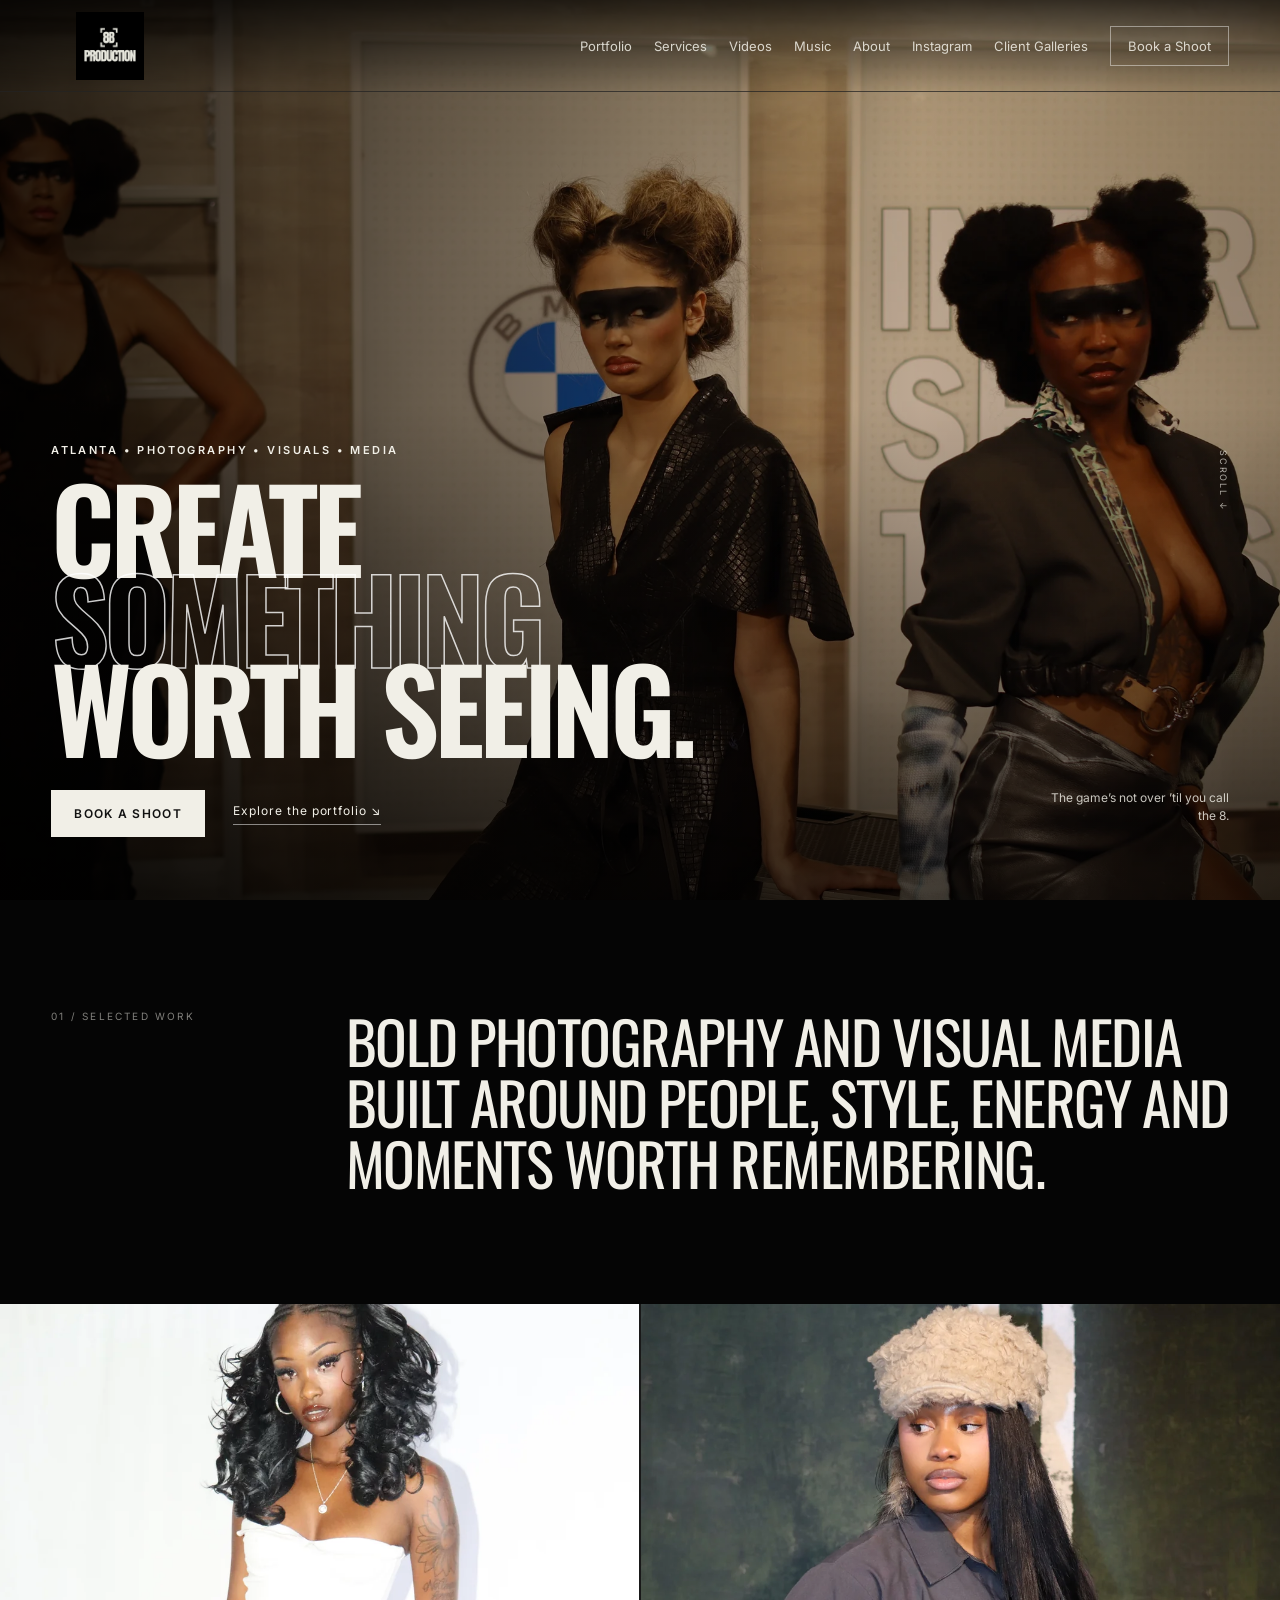
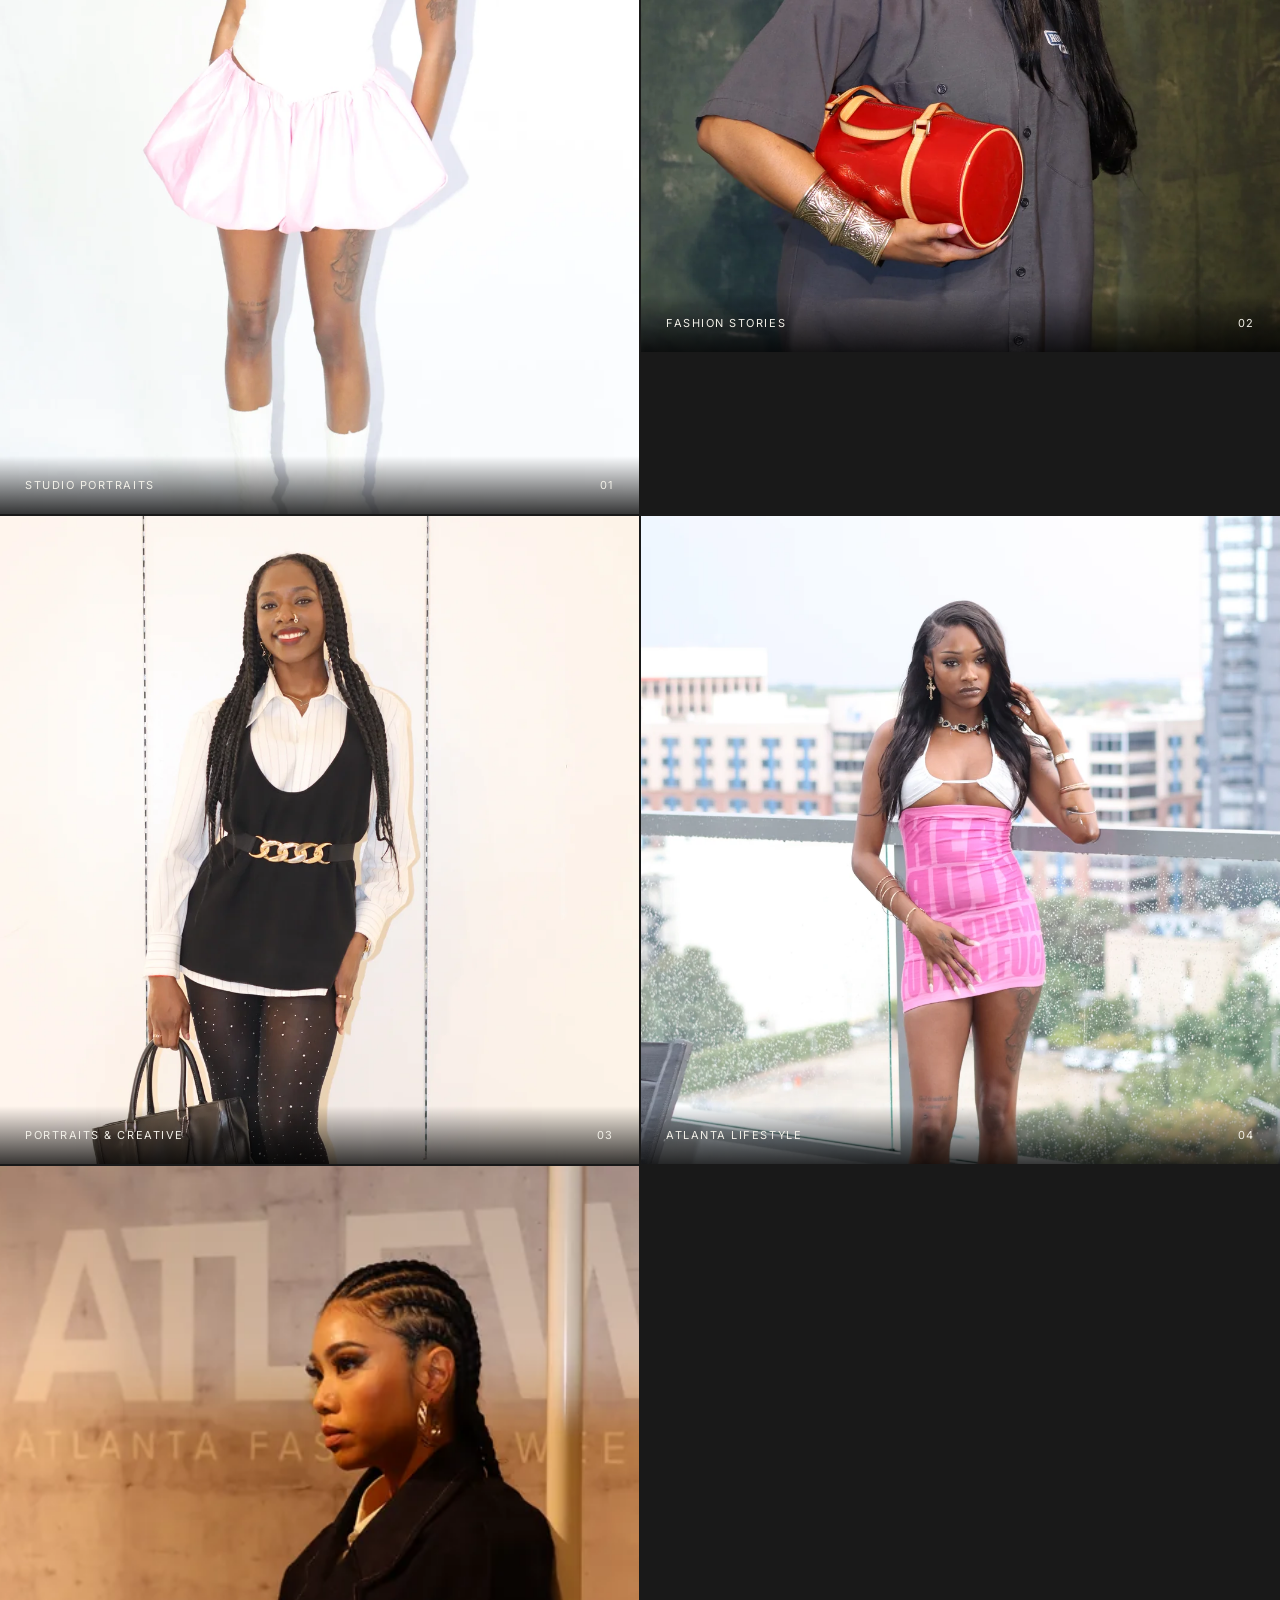
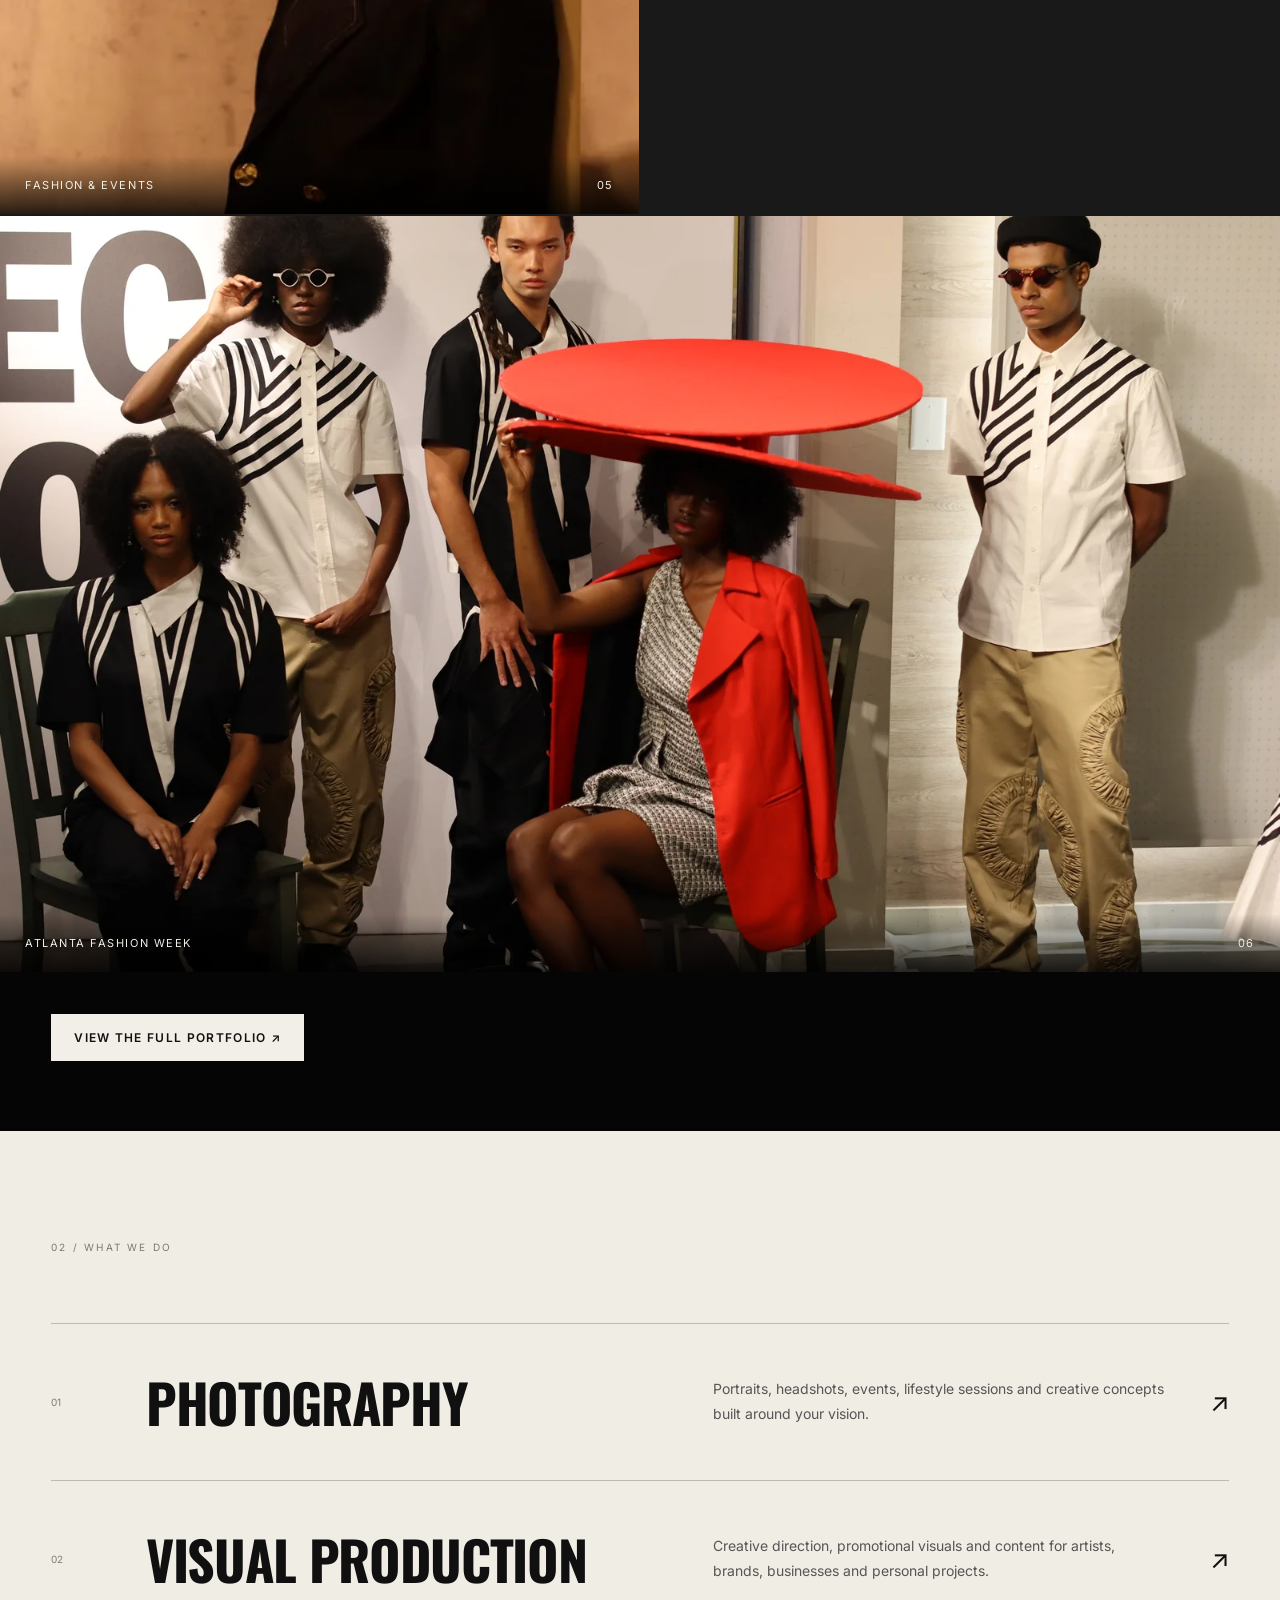
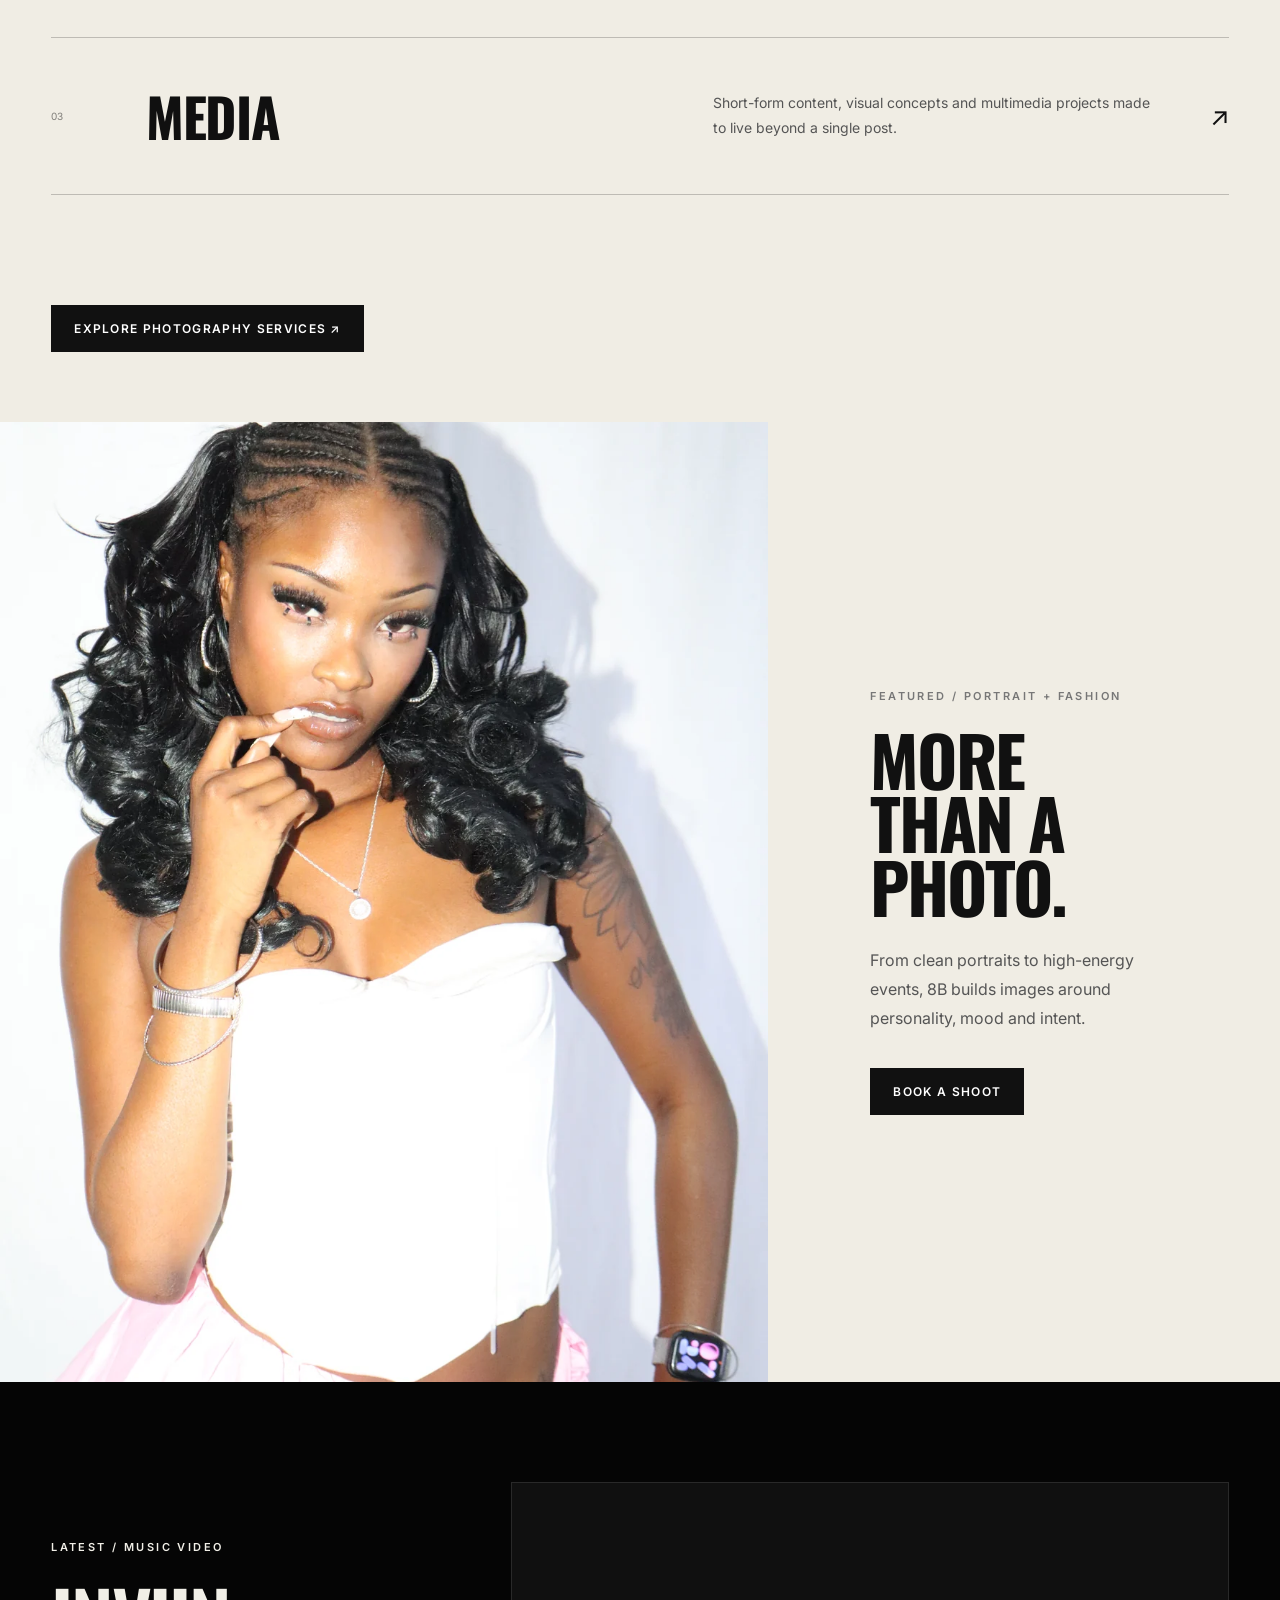
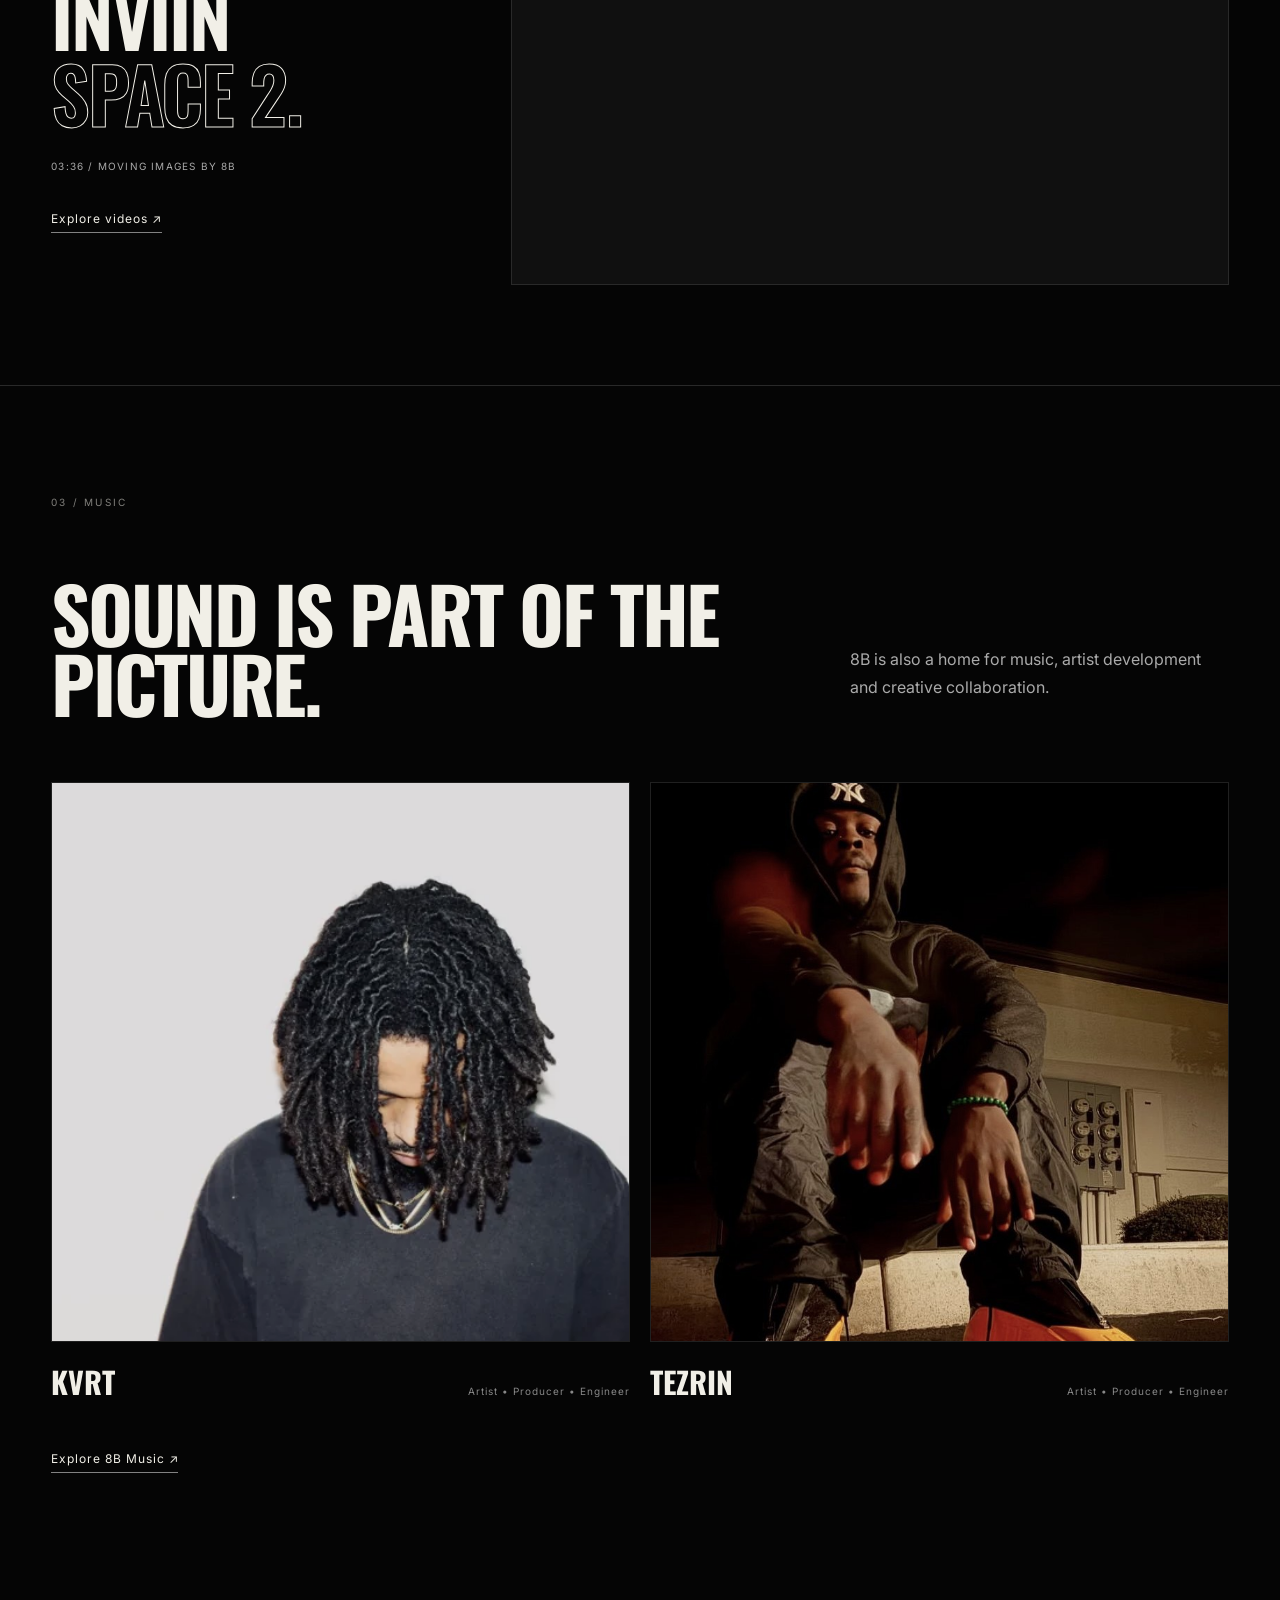
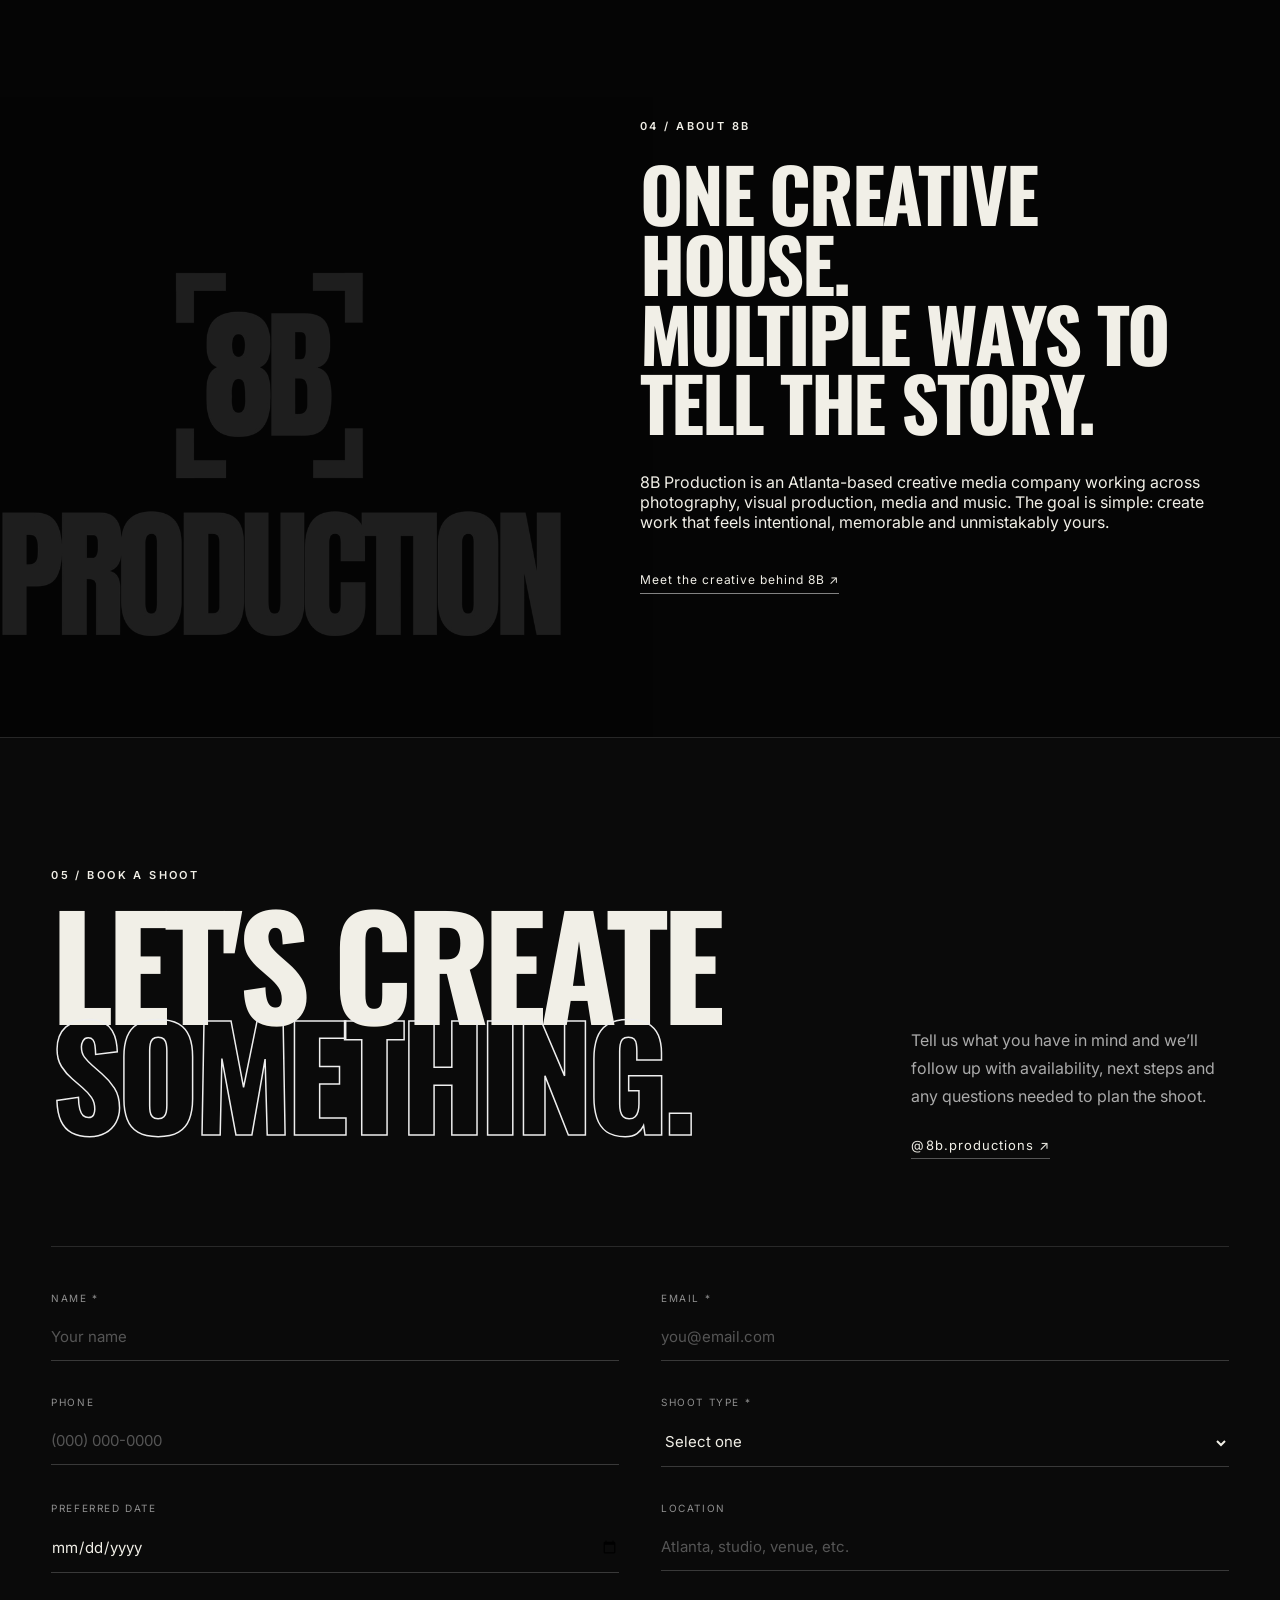
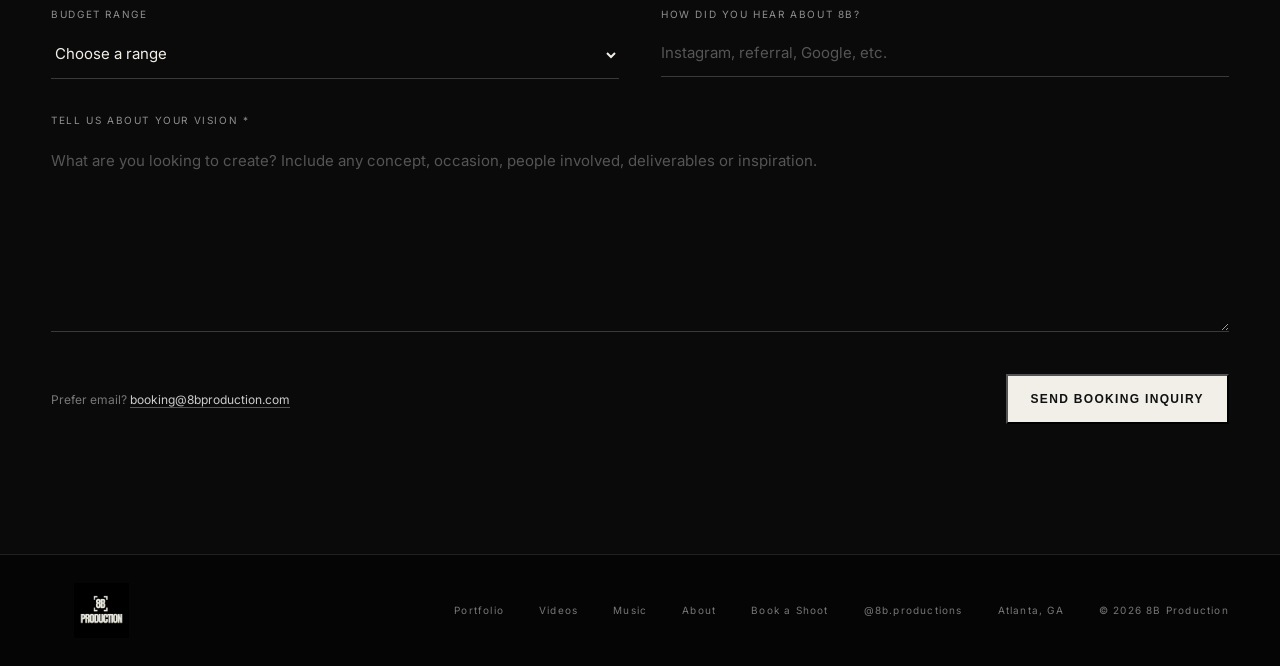
==== commit bc0db181: "Add dedicated Music, Videos, About and booking pages" ====
--- a/index.html
+++ b/index.html
@@ -9,27 +9,26 @@
   <link rel="preconnect" href="https://fonts.gstatic.com" crossorigin>
   <link href="https://fonts.googleapis.com/css2?family=Inter:wght@400;500;600&family=Oswald:wght@500;600;700&display=swap" rel="stylesheet">
   <link rel="stylesheet" href="assets/css/style.css" />
+  <link rel="stylesheet" href="assets/css/pages.css" />
 <link rel="canonical" href="https://8bproduction.com/" /><meta property="og:title" content="8B Production — Photography • Visuals • Media" /><meta property="og:description" content="Atlanta photography, visual production, media and music." /><meta property="og:image" content="https://8bproduction.com/assets/images/selected/8b-5161-1600.webp" /><meta property="og:type" content="website" /></head>
 <body class="home-refreshed">
+  <a class="site-skip" href="#main">Skip to content</a>
   <header class="site-header" id="top">
-    <a class="brand" href="index.html" aria-label="8B Production home">
-      <img src="assets/images/8b-logo.jpg" alt="8B Production logo" />
-    </a>
-    <button class="menu-toggle" aria-label="Open menu" aria-expanded="false">
-      <span></span><span></span>
-    </button>
-    <nav class="nav">
+    <a class="brand" href="index.html" aria-label="8B Production home"><img src="assets/images/8b-logo.jpg" alt="8B Production logo" width="118" height="68"></a>
+    <button class="menu-toggle" aria-label="Open menu" aria-expanded="false"><span></span><span></span></button>
+    <nav class="nav" aria-label="Main navigation">
       <a href="portfolio.html">Portfolio</a>
       <a href="services.html">Services</a>
-      <a href="index.html#music">Music</a>
-      <a href="index.html#about">About</a>
+      <a href="videos.html">Videos</a>
+      <a href="music.html">Music</a>
+      <a href="about.html">About</a>
       <a href="https://www.instagram.com/8b.productions/" target="_blank" rel="noopener">Instagram</a>
       <a href="client-galleries.html">Client Galleries</a>
-      <a class="nav-cta" href="index.html#contact">Book a Shoot</a>
+      <a href="contact.html" class="nav-cta">Book a Shoot</a>
     </nav>
   </header>
 
-  <main>
+  <main id="main">
     <section class="hero">
       <div class="hero-media"></div>
       <div class="hero-overlay"></div>
@@ -37,7 +36,7 @@
         <p class="eyebrow">ATLANTA • PHOTOGRAPHY • VISUALS • MEDIA</p>
         <h1>CREATE<br><span>SOMETHING</span><br>WORTH SEEING.</h1>
         <div class="hero-actions">
-          <a class="btn btn-light" href="#contact">Book a Shoot</a>
+          <a class="btn btn-light" href="contact.html">Book a Shoot</a>
           <a class="text-link" href="portfolio.html">Explore the portfolio <span>↘</span></a>
         </div>
       </div>
@@ -113,9 +112,11 @@
         <p class="eyebrow dark">FEATURED / PORTRAIT + FASHION</p>
         <h2>More than a photo.</h2>
         <p>From clean portraits to high-energy events, 8B builds images around personality, mood and intent.</p>
-        <a class="btn btn-dark" href="#contact">Book a Shoot</a>
-      </div>
-    </section>
+        <a class="btn btn-dark" href="contact.html">Book a Shoot</a>
+      </div>
+    </section>
+
+    <section class="home-film"><div class="home-film-heading"><p class="eyebrow">LATEST / MUSIC VIDEO</p><h2>INVIIN<br><span>SPACE 2.</span></h2><p>03:36 / MOVING IMAGES BY 8B</p><a class="text-link" href="videos.html">Explore videos ↗</a></div><div class="video-frame"><iframe src="https://drive.google.com/file/d/1_Hwz28zoqXqTXw6I2FD77F-N4FBjihuP/preview" title="INVIIN — SPACE 2 music video" allow="autoplay; fullscreen; picture-in-picture" allowfullscreen loading="lazy"></iframe></div></section>
 
     <section class="section music" id="music">
       <div class="section-label">03 / MUSIC</div>
@@ -125,7 +126,7 @@
       </div>
       <div class="artist-grid">
         <article class="artist-card reveal">
-          <div class="artist-image"><img src="assets/images/kvrt.jpg" alt="KVRT" loading="lazy"></div>
+          <div class="artist-image"><img src="assets/images/kvrt-2026-1440.webp" srcset="assets/images/kvrt-2026-720.webp 720w, assets/images/kvrt-2026-1440.webp 1440w" sizes="(max-width:800px) 90vw, 44vw" alt="KVRT in a black shirt and gold necklaces against a light backdrop" width="1440" height="960" loading="lazy" decoding="async"></div>
           <div class="artist-meta">
             <h3>KVRT</h3>
             <p>Artist • Producer • Engineer</p>
@@ -139,6 +140,7 @@
           </div>
         </article>
       </div>
+      <div class="section-readmore"><a class="text-link" href="music.html">Explore 8B Music ↗</a></div>
     </section>
 
     <section class="about-section" id="about">
@@ -147,6 +149,7 @@
         <p class="eyebrow">04 / ABOUT 8B</p>
         <h2>One creative house.<br>Multiple ways to tell the story.</h2>
         <p>8B Production is an Atlanta-based creative media company working across photography, visual production, media and music. The goal is simple: create work that feels intentional, memorable and unmistakably yours.</p>
+        <a class="text-link" href="about.html">Meet the creative behind 8B ↗</a>
       </div>
     </section>
 
@@ -194,6 +197,8 @@
               <option>Creative Concept</option>
               <option>Brand / Business Content</option>
               <option>Media / Visual Production</option>
+              <option>Music Video</option>
+              <option>Music / Production / Engineering</option>
               <option>Other</option>
             </select>
           </label>
@@ -241,17 +246,10 @@
   </main>
 
   <footer>
-    <a class="brand footer-brand" href="index.html">
-      <img src="assets/images/8b-logo.jpg" alt="8B Production logo" />
-    </a>
-    <div class="footer-meta">
-      <a href="https://www.instagram.com/8b.productions/" target="_blank" rel="noopener">@8b.productions</a>
-      <a href="portfolio.html">Portfolio</a><a href="services.html">Services</a><span>Atlanta, GA</span>
-      <span>© <span id="year"></span> 8B Production</span>
-    </div>
+    <a class="brand footer-brand" href="index.html" aria-label="8B Production home"><img src="assets/images/8b-logo.jpg" alt="8B Production logo" width="100" height="55"></a>
+    <div class="footer-meta"><a href="portfolio.html">Portfolio</a><a href="videos.html">Videos</a><a href="music.html">Music</a><a href="about.html">About</a><a href="contact.html">Book a Shoot</a><a href="https://www.instagram.com/8b.productions/" target="_blank" rel="noopener">@8b.productions</a><span>Atlanta, GA</span><span>© <span id="year"></span> 8B Production</span></div>
   </footer>
 
   <script src="assets/js/main.js"></script>
 </body>
 </html>
-
--- a/assets/css/style.css
+++ b/assets/css/style.css
@@ -54,6 +54,14 @@
 /* Fit the client-gallery navigation item on tablets. */
 @media(max-width:1040px){.nav{position:fixed;inset:72px 0 auto 0;background:#050505;padding:30px 5vw 40px;display:none;flex-direction:column;align-items:flex-start;border-bottom:1px solid #222}.nav.open{display:flex}.menu-toggle{display:block}.site-header{height:72px}.brand{width:90px;height:55px}}
 
+/* Shared navigation for the dedicated Music, Videos, About and booking pages. */
+.nav{gap:22px}
+.nav .nav-cta[aria-current=page]{padding-bottom:11px}
+.site-skip{position:fixed;top:12px;left:12px;z-index:300;padding:12px 18px;background:#f1efe7;color:#111;transform:translateY(-180%)}
+.site-skip:focus{transform:none}
+.footer-meta{max-width:940px;justify-content:flex-end;line-height:1.7}
+@media(min-width:1041px) and (max-width:1200px){.nav{font-size:12px;gap:16px}}
+
 /* Selected photography: preserve each photograph's framing. */
 .home-refreshed .hero-media{background-image:url('../images/selected/8b-hero.webp');background-position:58% 30%}
 .home-refreshed .feature-image{min-height:0;aspect-ratio:4/5;overflow:hidden}
--- a/assets/css/pages.css
+++ b/assets/css/pages.css
@@ -0,0 +1,50 @@
+.screen-intro{padding:165px 4vw 70px;border-bottom:1px solid #292929}
+.screen-intro-line{display:grid;grid-template-columns:1.65fr 1fr;gap:6vw;align-items:end}
+.screen-intro h1{font:600 clamp(62px,8.5vw,128px)/.94 Oswald,Impact,sans-serif;letter-spacing:-.04em;margin:0}
+.screen-intro h1 span,.music-visuals h2 span,.home-film h2 span,.about-story h2 span{color:transparent;-webkit-text-stroke:1px #f1efe7}
+.screen-intro-line>p{color:#bcbab4;font-size:15px;line-height:1.9;margin:0;max-width:420px}
+.film-section{padding:55px 4vw 95px}
+.film-kicker,.section-caption{display:flex;justify-content:space-between;align-items:center;gap:20px;font-size:10px;letter-spacing:.16em;color:#aaa}
+.film-title{display:flex;justify-content:space-between;align-items:center;gap:25px;margin:25px 0 32px}
+.film-title h2{font:500 clamp(30px,4.3vw,64px)/1.1 Oswald,Impact,sans-serif;letter-spacing:-.02em;margin:0}
+.film-title h2 span{color:#aaa}
+.film-title>span{font-size:50px}
+.video-frame{position:relative;aspect-ratio:16/9;background:#101010;border:1px solid #292929;overflow:hidden;min-width:0}
+.video-frame iframe{position:absolute;inset:0;width:100%;height:100%;border:0}
+.film-meta{display:flex;align-items:center;justify-content:space-between;gap:20px;padding-top:20px;font-size:10px;letter-spacing:.1em;color:#aaa;line-height:1.7}
+.film-meta a{color:#f1efe7;border-bottom:1px solid #555;padding-bottom:4px;min-height:24px}
+.music-artists{padding:60px 4vw 100px}
+.section-caption{margin-bottom:32px}
+.section-caption h2{font-size:11px;letter-spacing:.18em;font-weight:500;margin:0}
+.music-artists .artist-image{height:auto;aspect-ratio:1/1}
+.artist-card:first-child .artist-image img{object-position:75% 35%}
+.music-artists .artist-meta h3{font-size:clamp(40px,5vw,72px)}
+.music-artists .artist-meta p{font-size:11px}
+.music-visuals{border-top:1px solid #333;padding:85px 4vw;display:grid;grid-template-columns:1.5fr 1fr;gap:8vw;align-items:center}
+.music-visuals h2,.home-film h2,.about-story h2{font:600 clamp(42px,6vw,84px)/.98 Oswald,Impact,sans-serif;letter-spacing:-.03em;margin:0 0 30px}
+.music-visuals p:not(.eyebrow){color:#aaa;line-height:1.8;margin:0 0 28px}
+.about-opening p:not(.eyebrow){font-size:16px;color:#bbb;line-height:1.85;margin:0 0 23px}
+.about-opening .eyebrow{font-size:10px}
+.about-story{display:grid;grid-template-columns:1.2fr 1fr;gap:6vw;align-items:center;background:#f0ede4;color:#111;padding:85px 4vw}
+.about-story-photo img{height:auto;aspect-ratio:3/2;object-fit:contain}
+.about-story-copy h2{font-size:clamp(38px,4.5vw,64px)}
+.about-story-copy h2 span{-webkit-text-stroke-color:#111}
+.about-story-copy p:not(.eyebrow){color:#555;font-size:14px;line-height:1.85}
+.about-story-copy .text-link{display:inline-block;margin-top:20px;border-color:#555}
+.creative-directions{padding:80px 4vw;display:grid;grid-template-columns:repeat(3,minmax(0,1fr));gap:3vw}
+.creative-directions>a{padding-top:25px;border-top:1px solid #444;display:flex;flex-direction:column;align-items:flex-start;gap:30px}
+.creative-directions>a>span:first-child{font-size:10px;letter-spacing:.15em;color:#aaa}
+.creative-directions h2{font:500 clamp(30px,4vw,56px)/1.05 Oswald,Impact,sans-serif;margin:0;letter-spacing:-.02em}
+.creative-directions>a>span:last-child{font-size:32px}
+.creative-directions>a:hover{border-color:#f1efe7}
+.booking-page{padding-top:175px}
+.booking-page h1{font:600 clamp(66px,11vw,170px)/.82 Oswald,Impact,sans-serif;letter-spacing:-.045em;margin:0 0 30px}
+.booking-page h1 span{color:transparent;-webkit-text-stroke:1.5px #eee}
+.home-film{padding:100px 4vw;display:grid;grid-template-columns:.8fr 1.5fr;gap:6vw;align-items:center;border-bottom:1px solid #292929}
+.home-film h2{font-size:clamp(48px,6vw,90px)}
+.home-film-heading>p:not(.eyebrow){font-size:10px;letter-spacing:.12em;color:#aaa;margin:0 0 35px}
+.home-film .video-frame{width:100%}
+.section-readmore{padding-top:40px}
+.about-copy .text-link{display:inline-block;margin-top:24px}
+@media(max-width:1000px){.screen-intro h1{font-size:clamp(54px,8.5vw,100px)}.screen-intro-line{gap:4vw}.about-story{grid-template-columns:1fr;gap:45px}.about-story-copy{max-width:680px}.music-artists .artist-meta{display:block}.music-artists .artist-meta p{margin-top:10px}}
+@media(max-width:600px){.screen-intro{padding:135px 5vw 50px}.screen-intro-line{grid-template-columns:1fr;gap:35px}.screen-intro h1{font-size:clamp(50px,12.8vw,76px)}.screen-intro-line>p{font-size:14px}.film-section{padding:35px 5vw 60px}.film-kicker{font-size:9px}.film-title{margin:22px 0}.film-title h2{font-size:32px}.film-title>span{font-size:32px}.film-meta{flex-wrap:wrap;gap:12px;font-size:9px}.film-meta a{margin-left:auto}.music-artists{padding:40px 5vw 60px}.music-artists .artist-grid{gap:45px}.section-caption>span{font-size:8px;max-width:110px;text-align:right;line-height:1.6}.music-visuals{padding:60px 5vw;grid-template-columns:1fr;gap:20px}.about-story{padding:60px 5vw}.creative-directions{padding:60px 5vw;grid-template-columns:1fr;gap:45px}.creative-directions>a{display:grid;grid-template-columns:1fr 35px;gap:20px}.creative-directions>a>span:first-child{grid-column:1/-1}.creative-directions h2{font-size:42px}.about-opening p:not(.eyebrow){font-size:15px}.booking-page{padding-top:135px}.booking-page h1{font-size:clamp(56px,13vw,78px)}.home-film{padding:70px 5vw;grid-template-columns:1fr;gap:35px}.home-film h2{font-size:64px}}
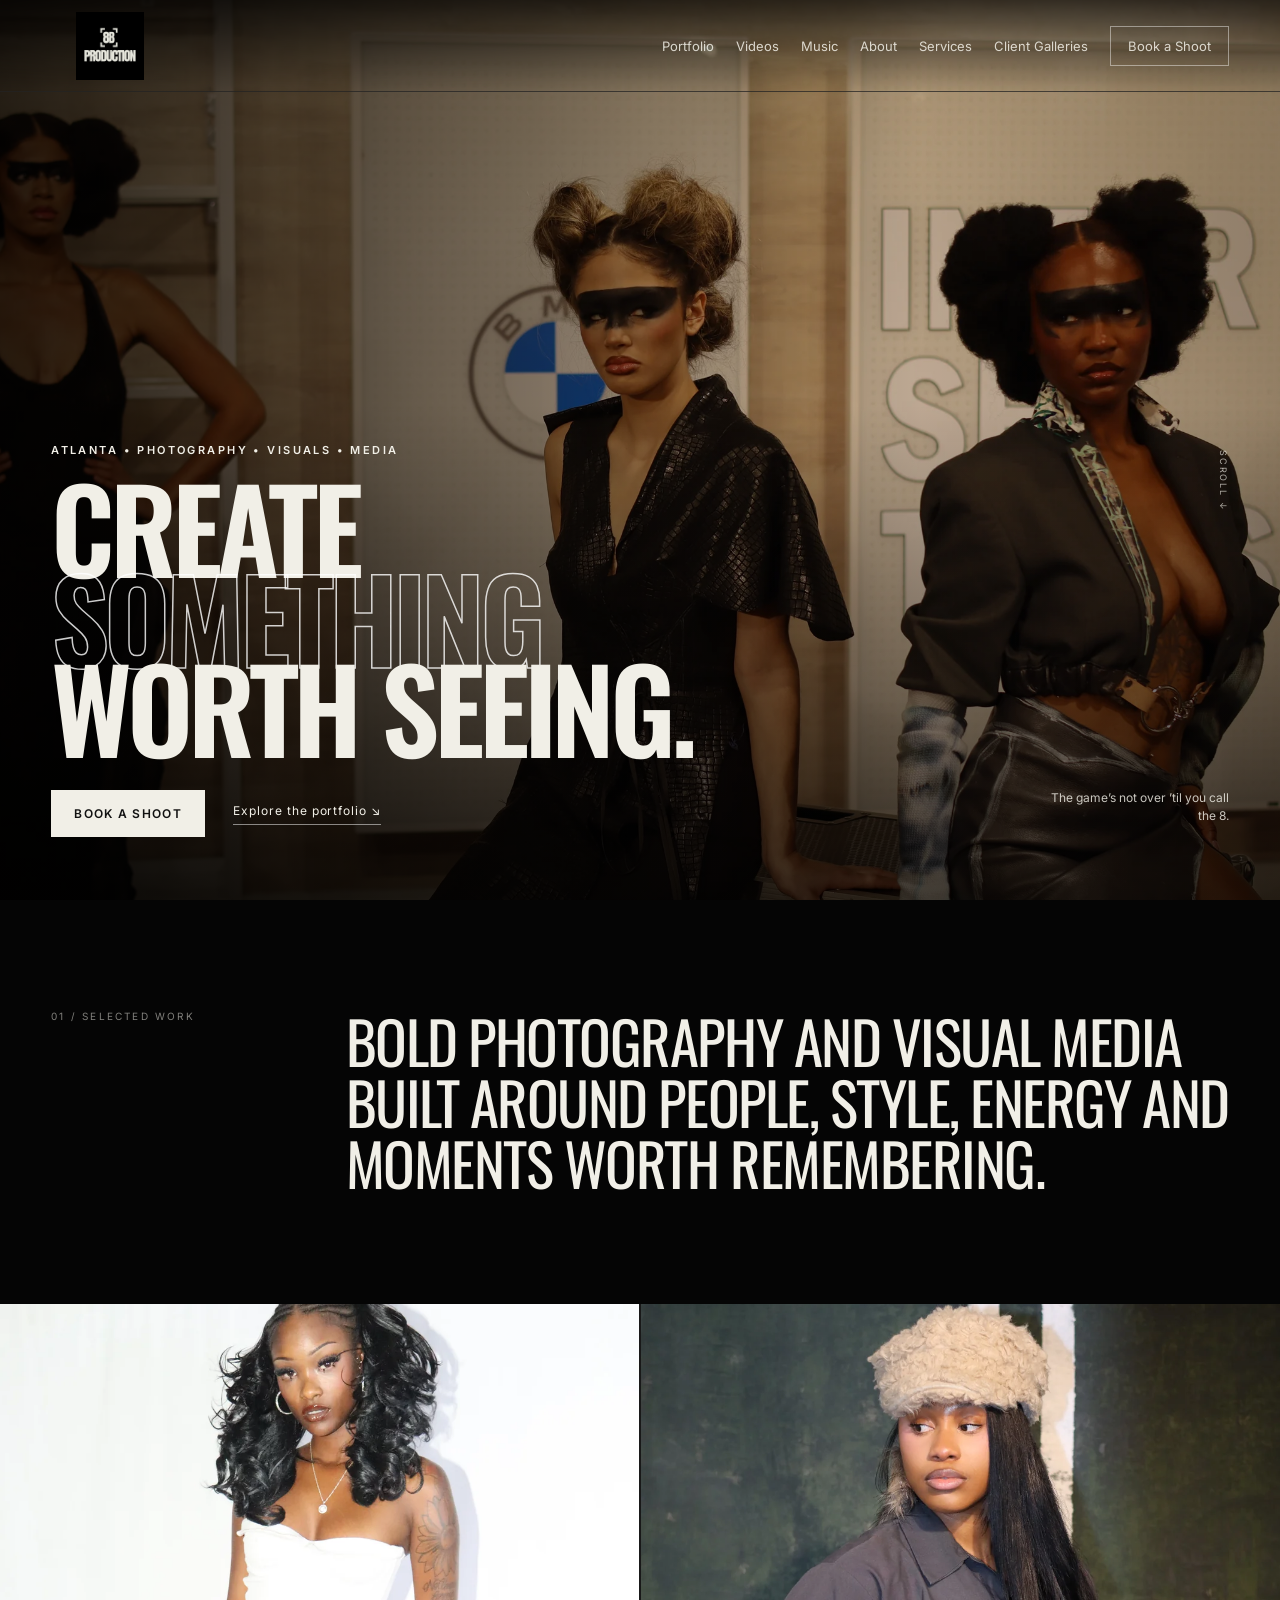
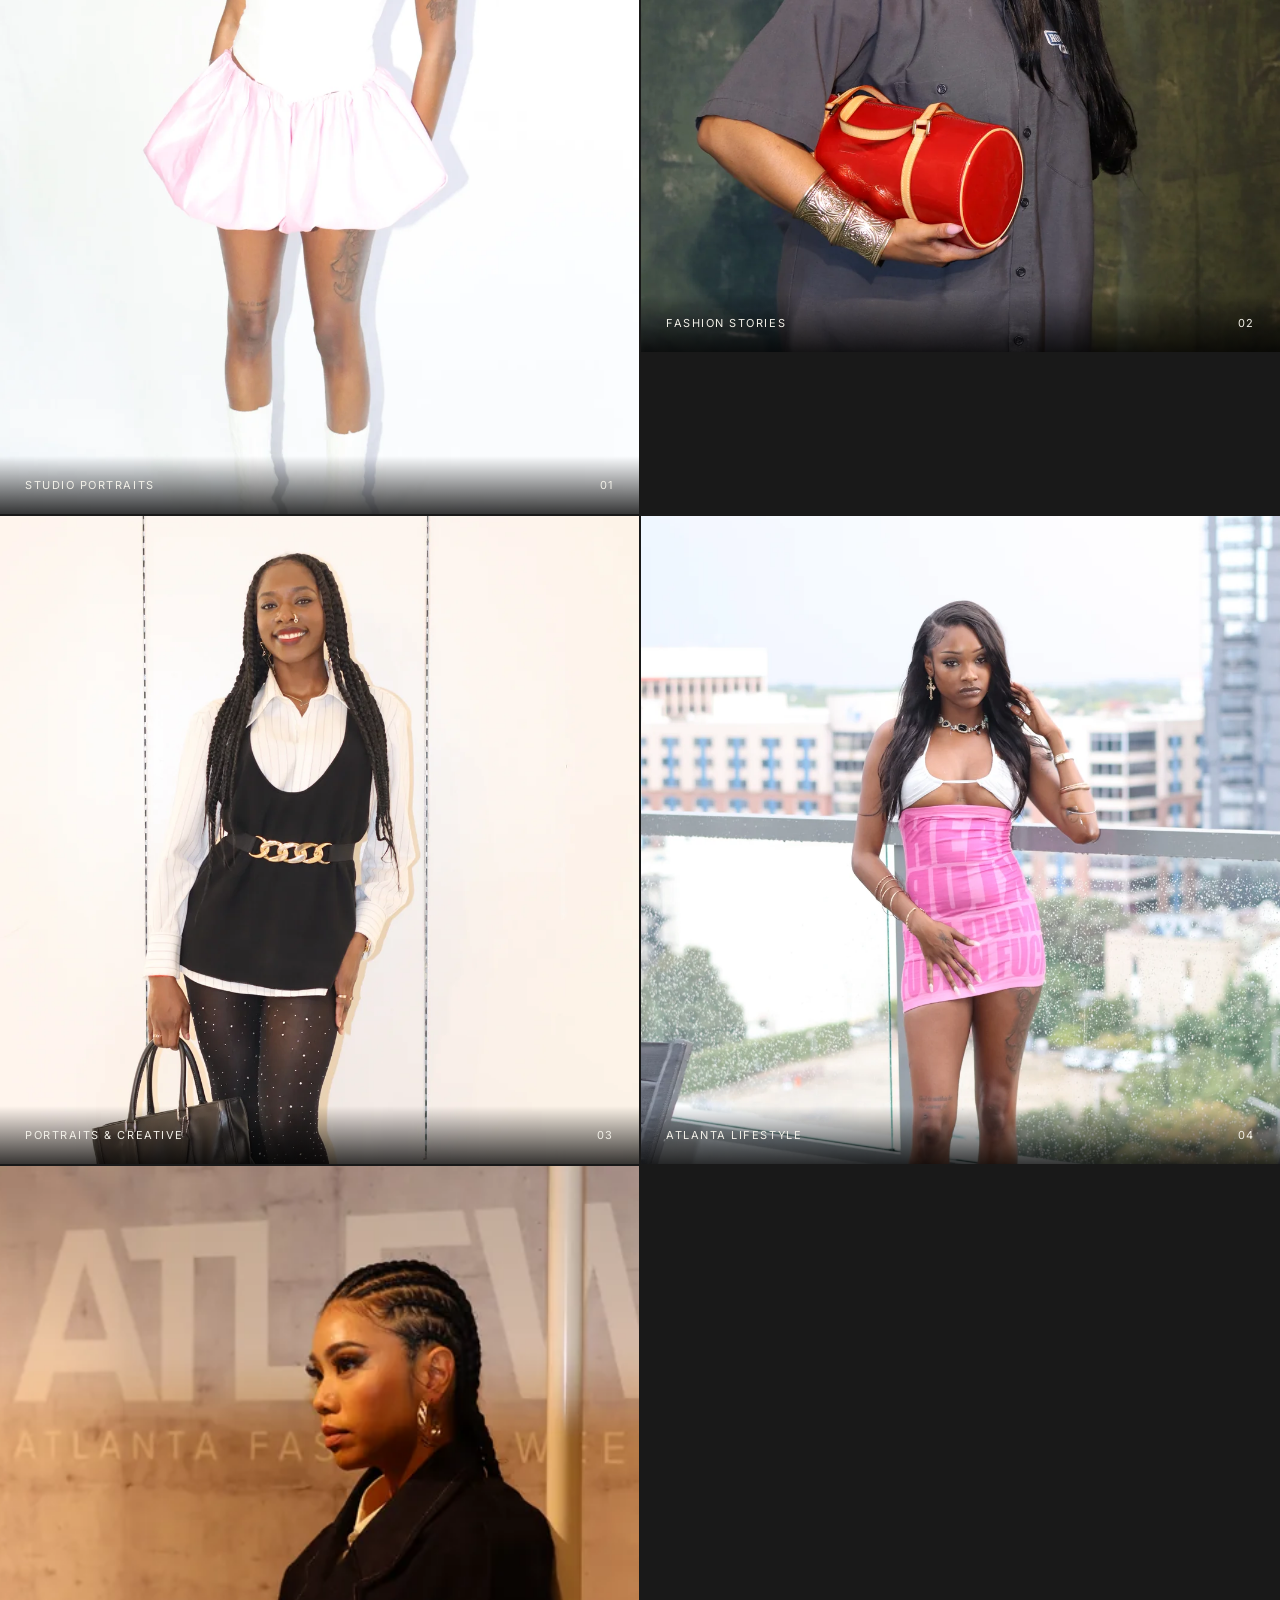
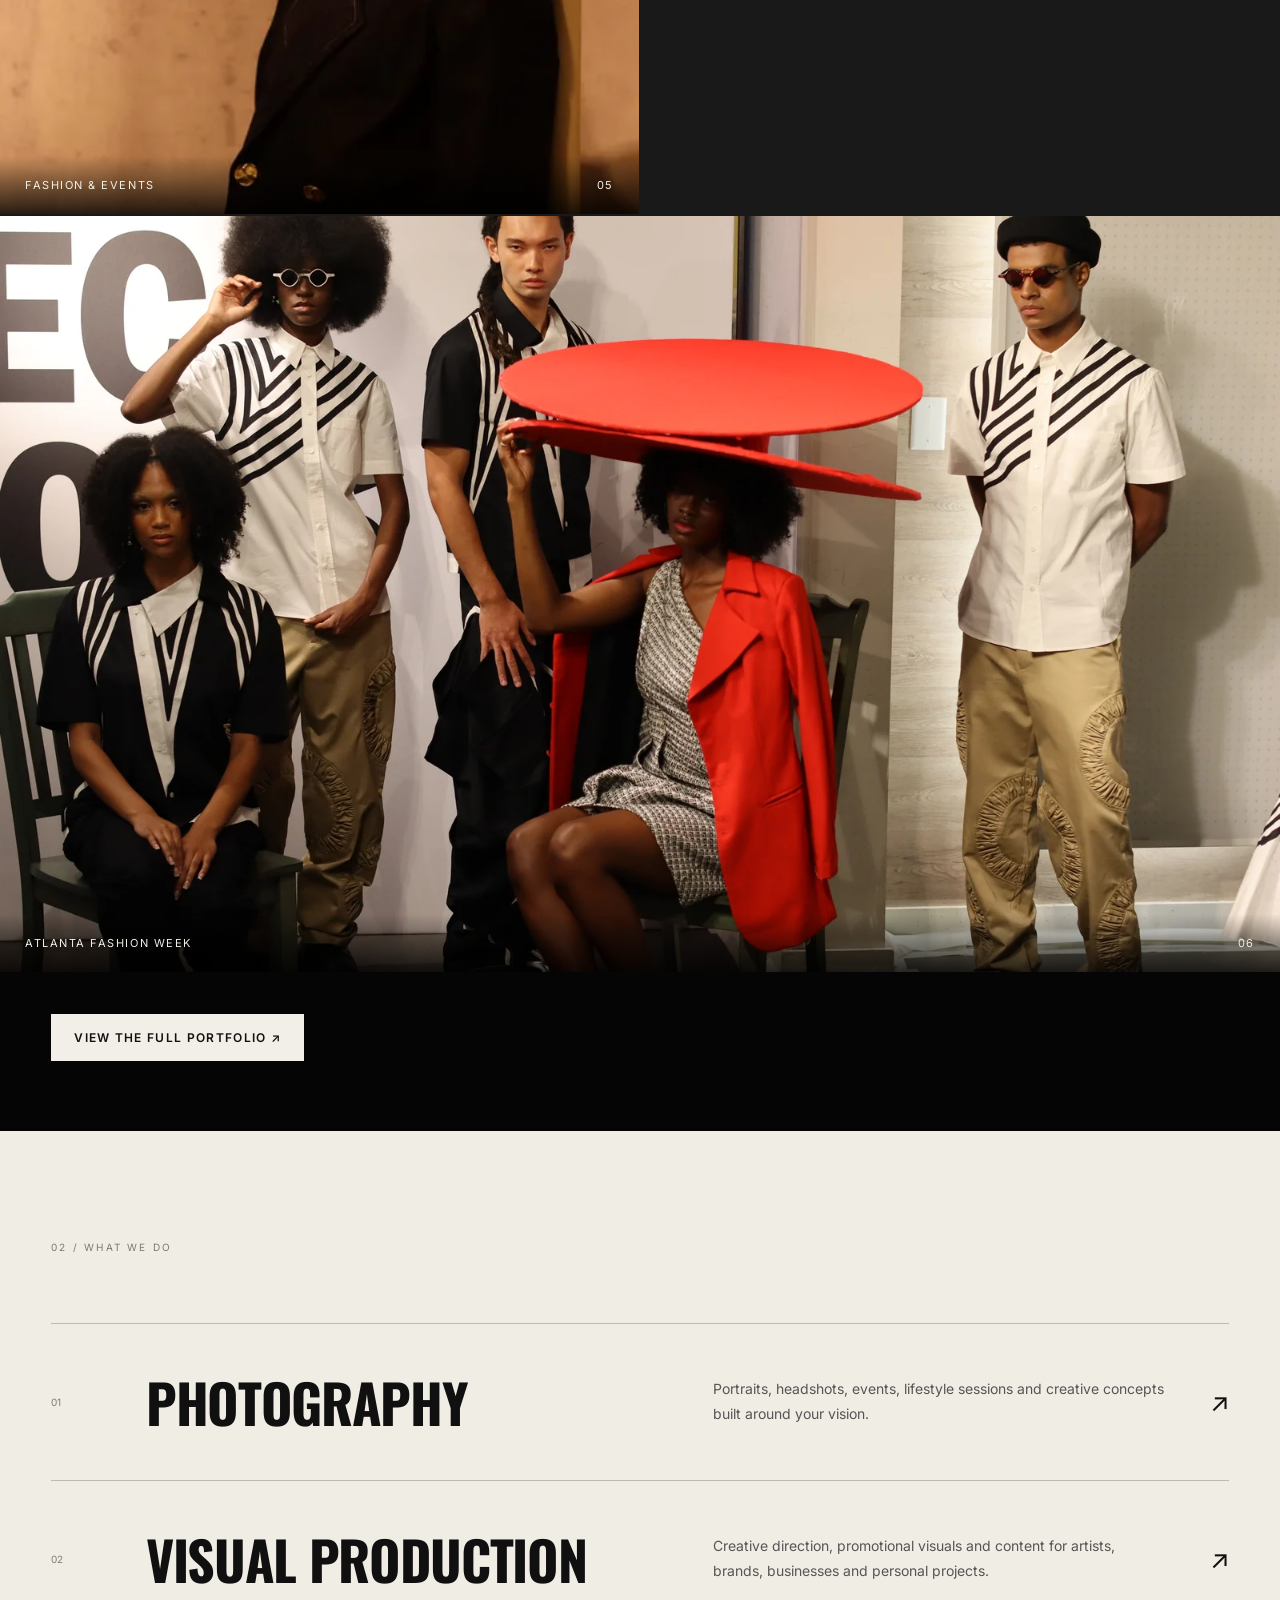
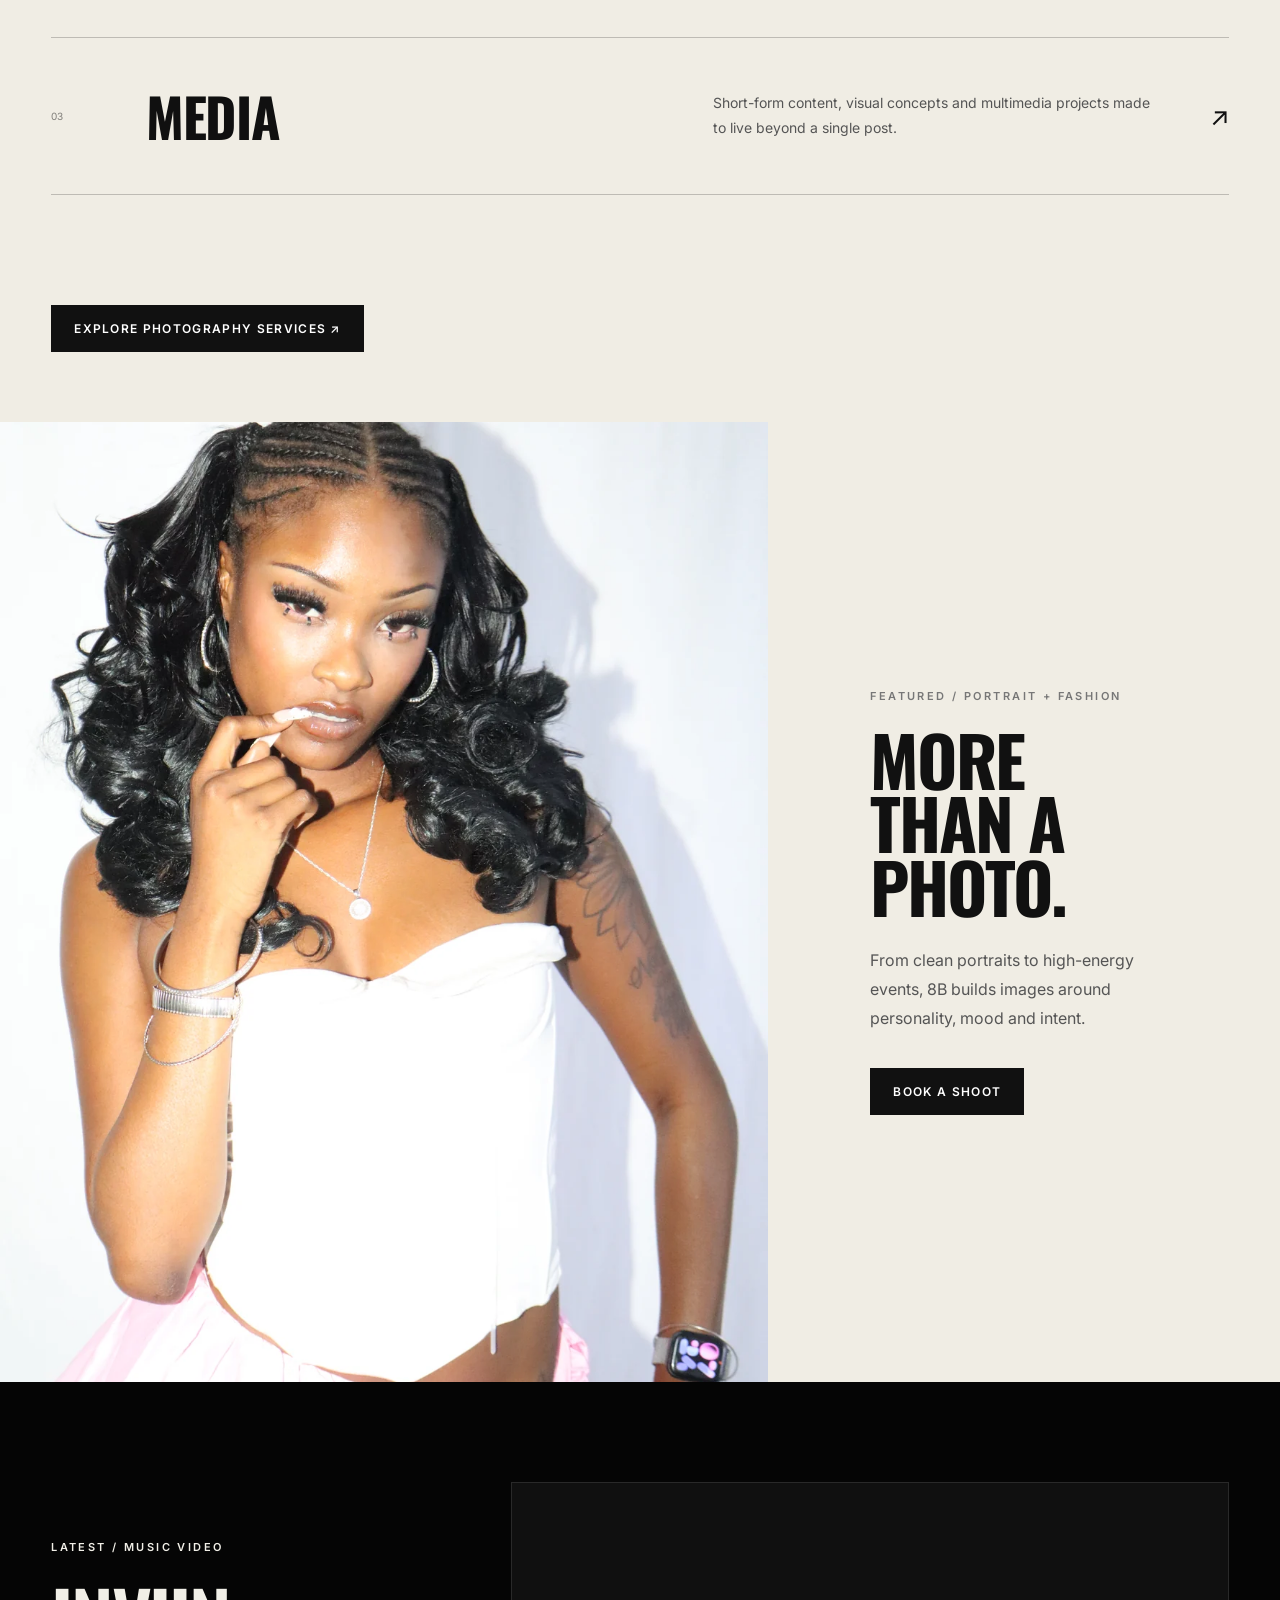
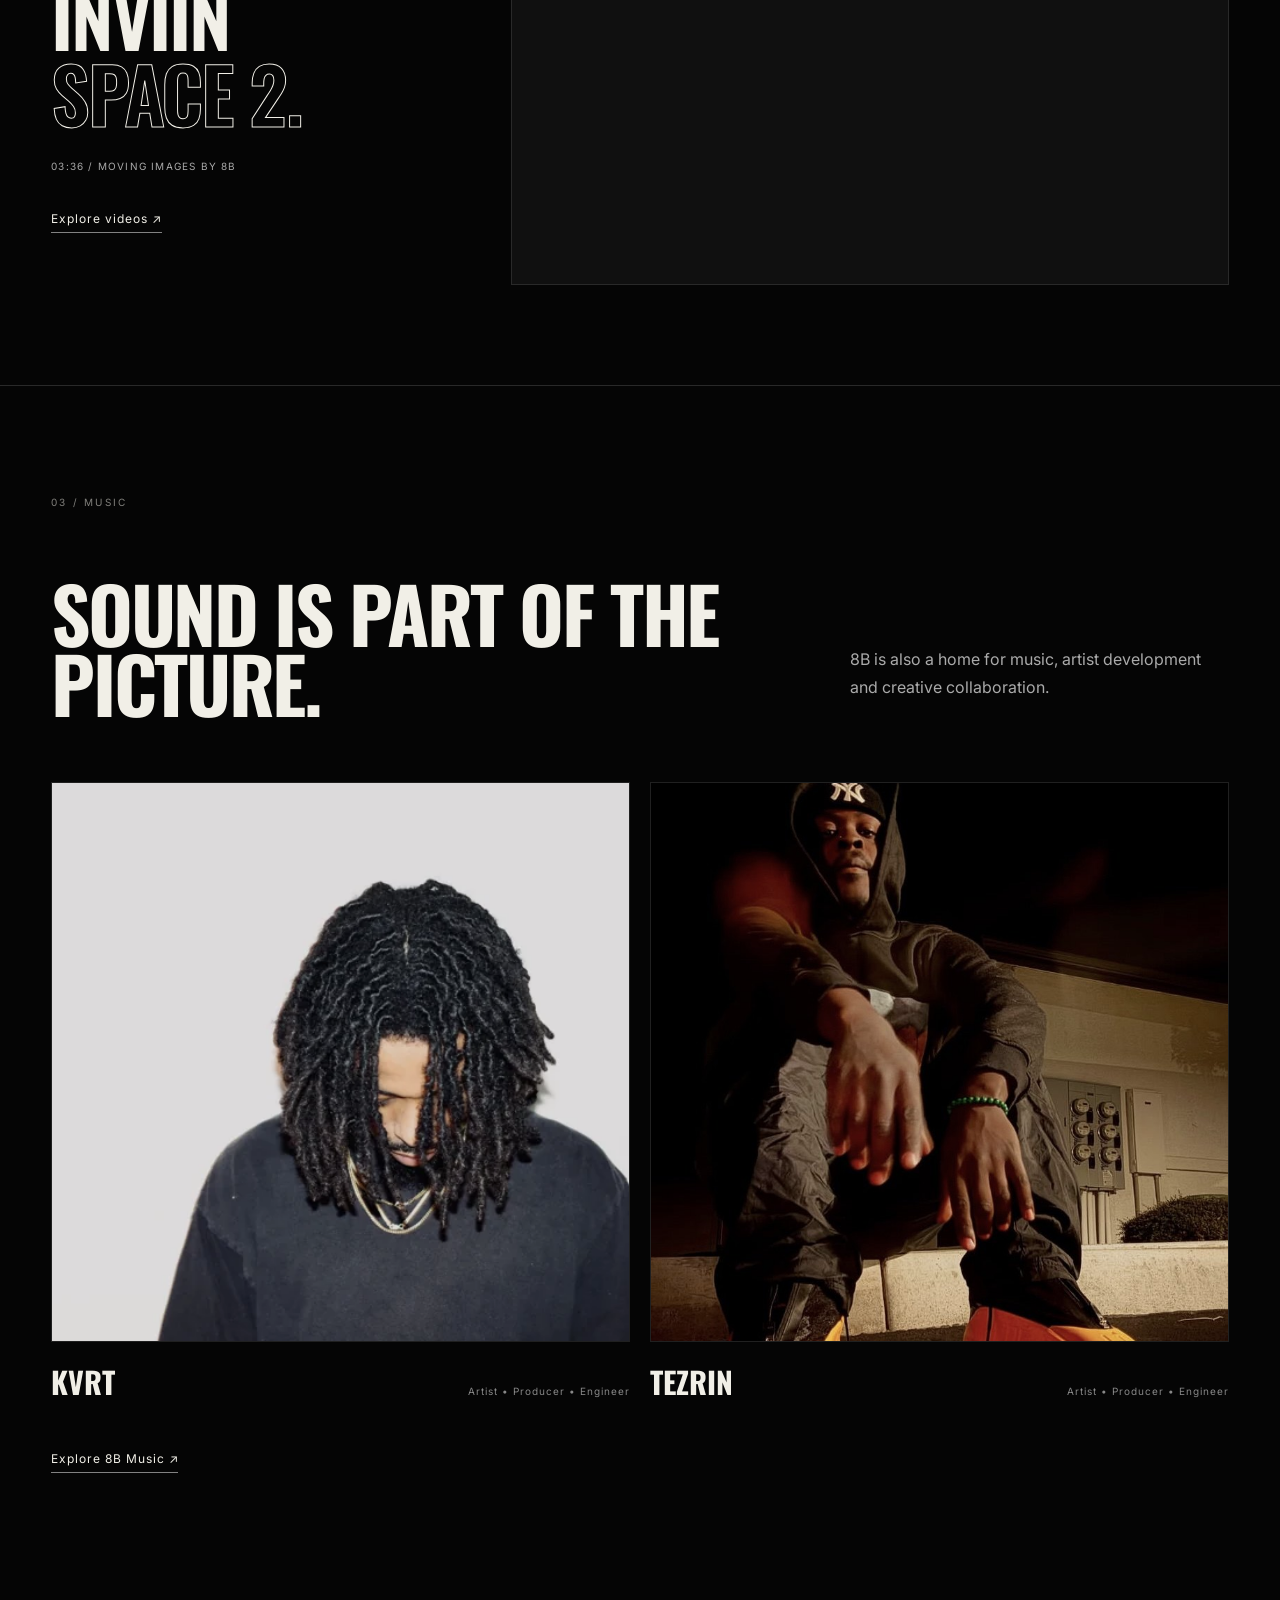
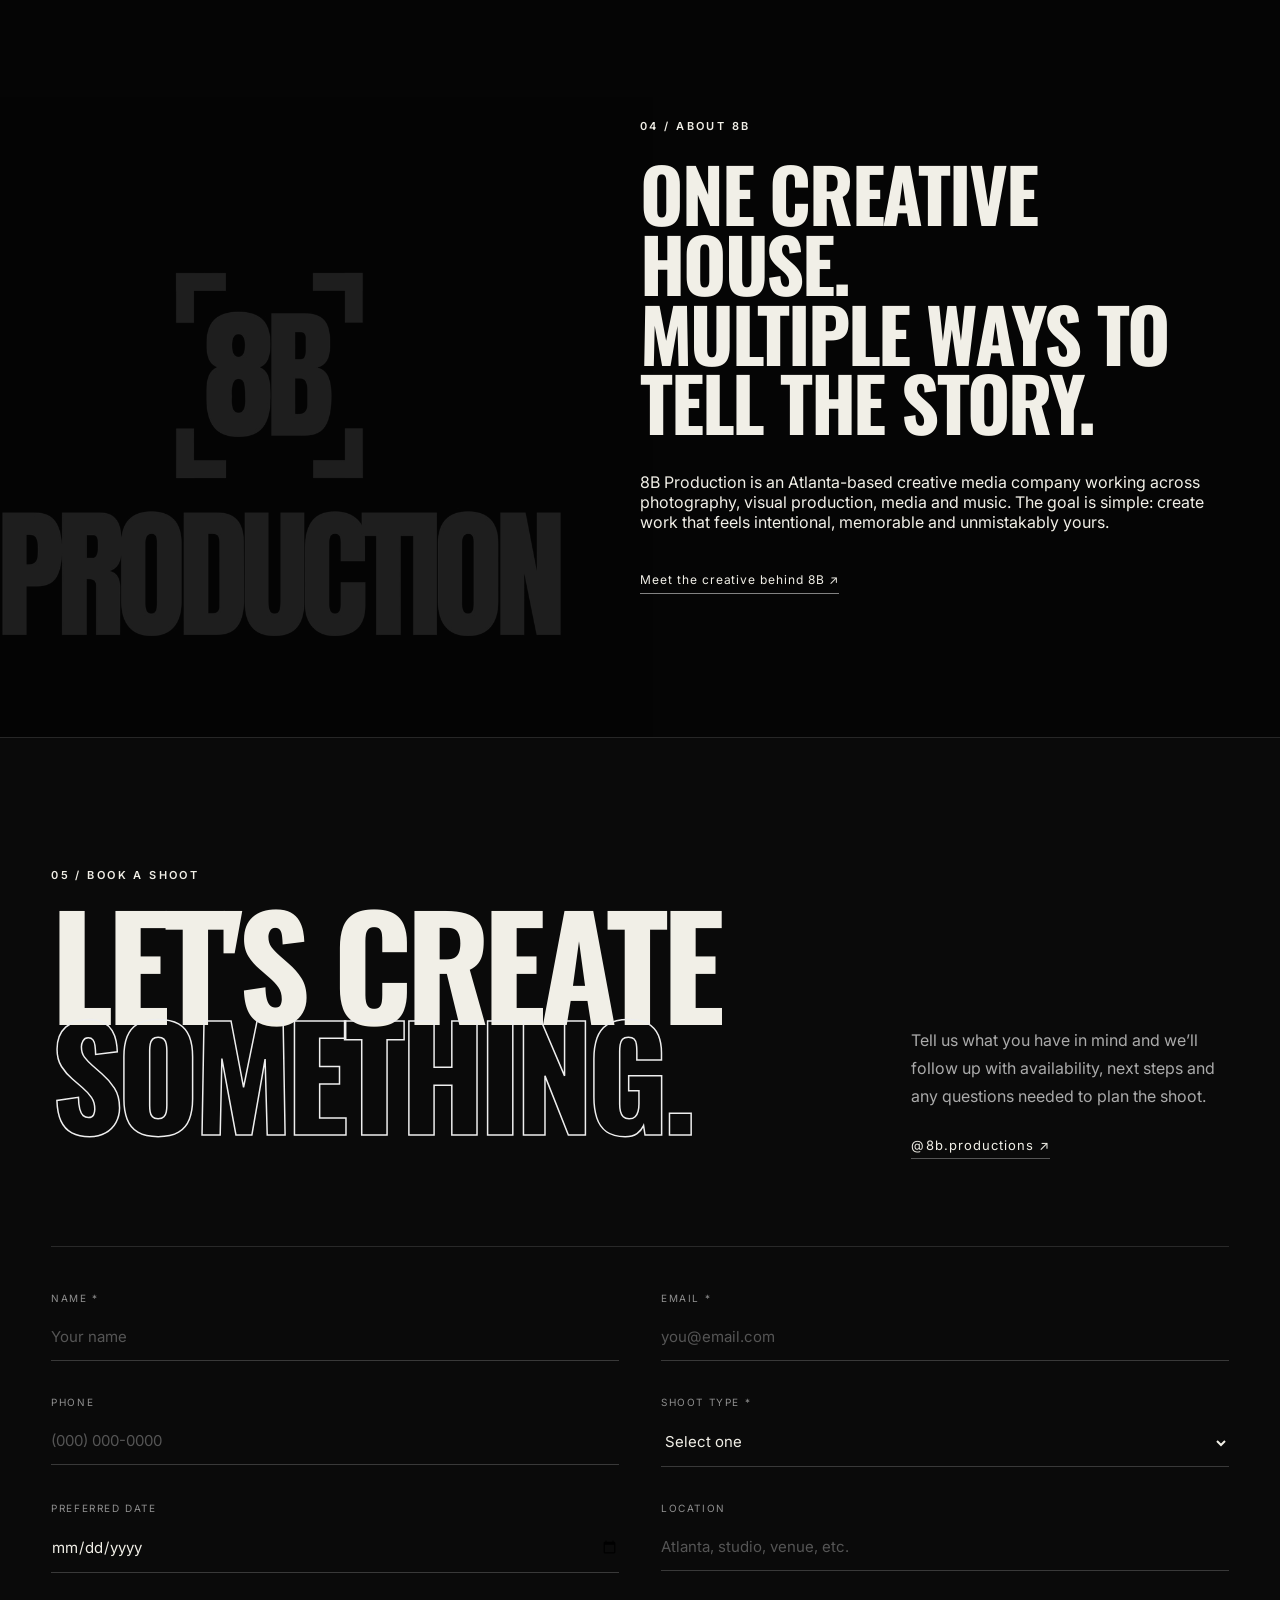
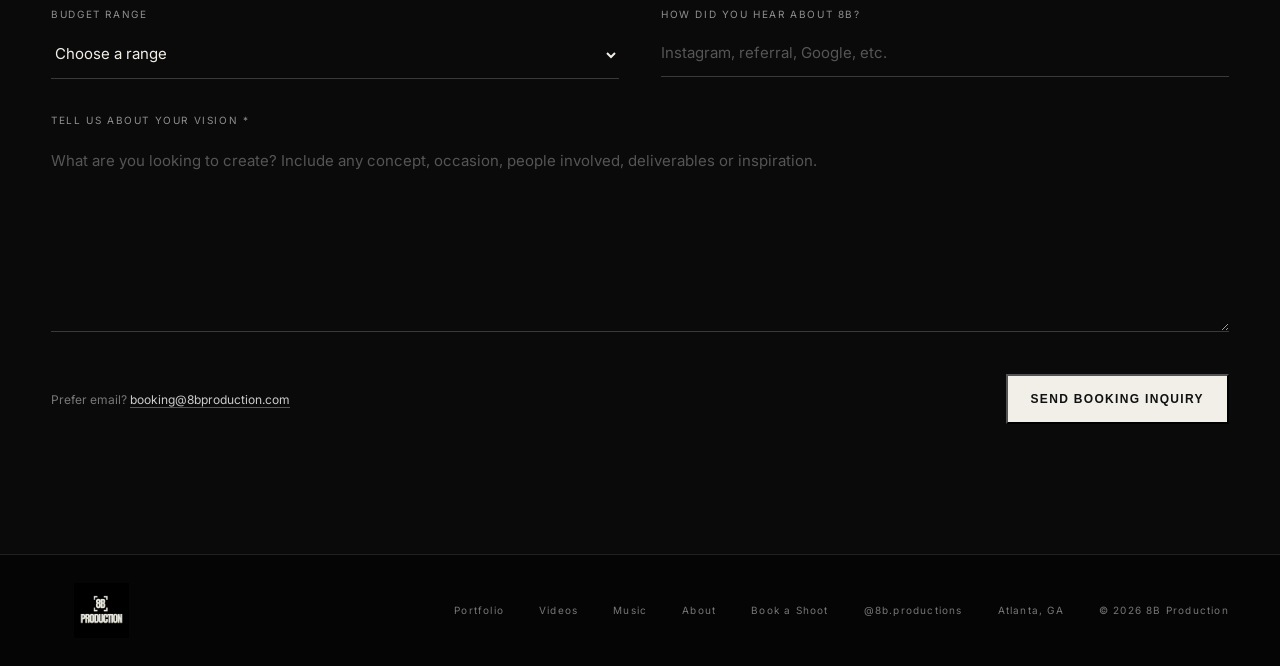
==== commit 45b9a088: "Refine primary navigation and use Curtis in public site copy" ====
--- a/index.html
+++ b/index.html
@@ -18,11 +18,10 @@
     <button class="menu-toggle" aria-label="Open menu" aria-expanded="false"><span></span><span></span></button>
     <nav class="nav" aria-label="Main navigation">
       <a href="portfolio.html">Portfolio</a>
-      <a href="services.html">Services</a>
       <a href="videos.html">Videos</a>
       <a href="music.html">Music</a>
       <a href="about.html">About</a>
-      <a href="https://www.instagram.com/8b.productions/" target="_blank" rel="noopener">Instagram</a>
+      <a href="services.html">Services</a>
       <a href="client-galleries.html">Client Galleries</a>
       <a href="contact.html" class="nav-cta">Book a Shoot</a>
     </nav>
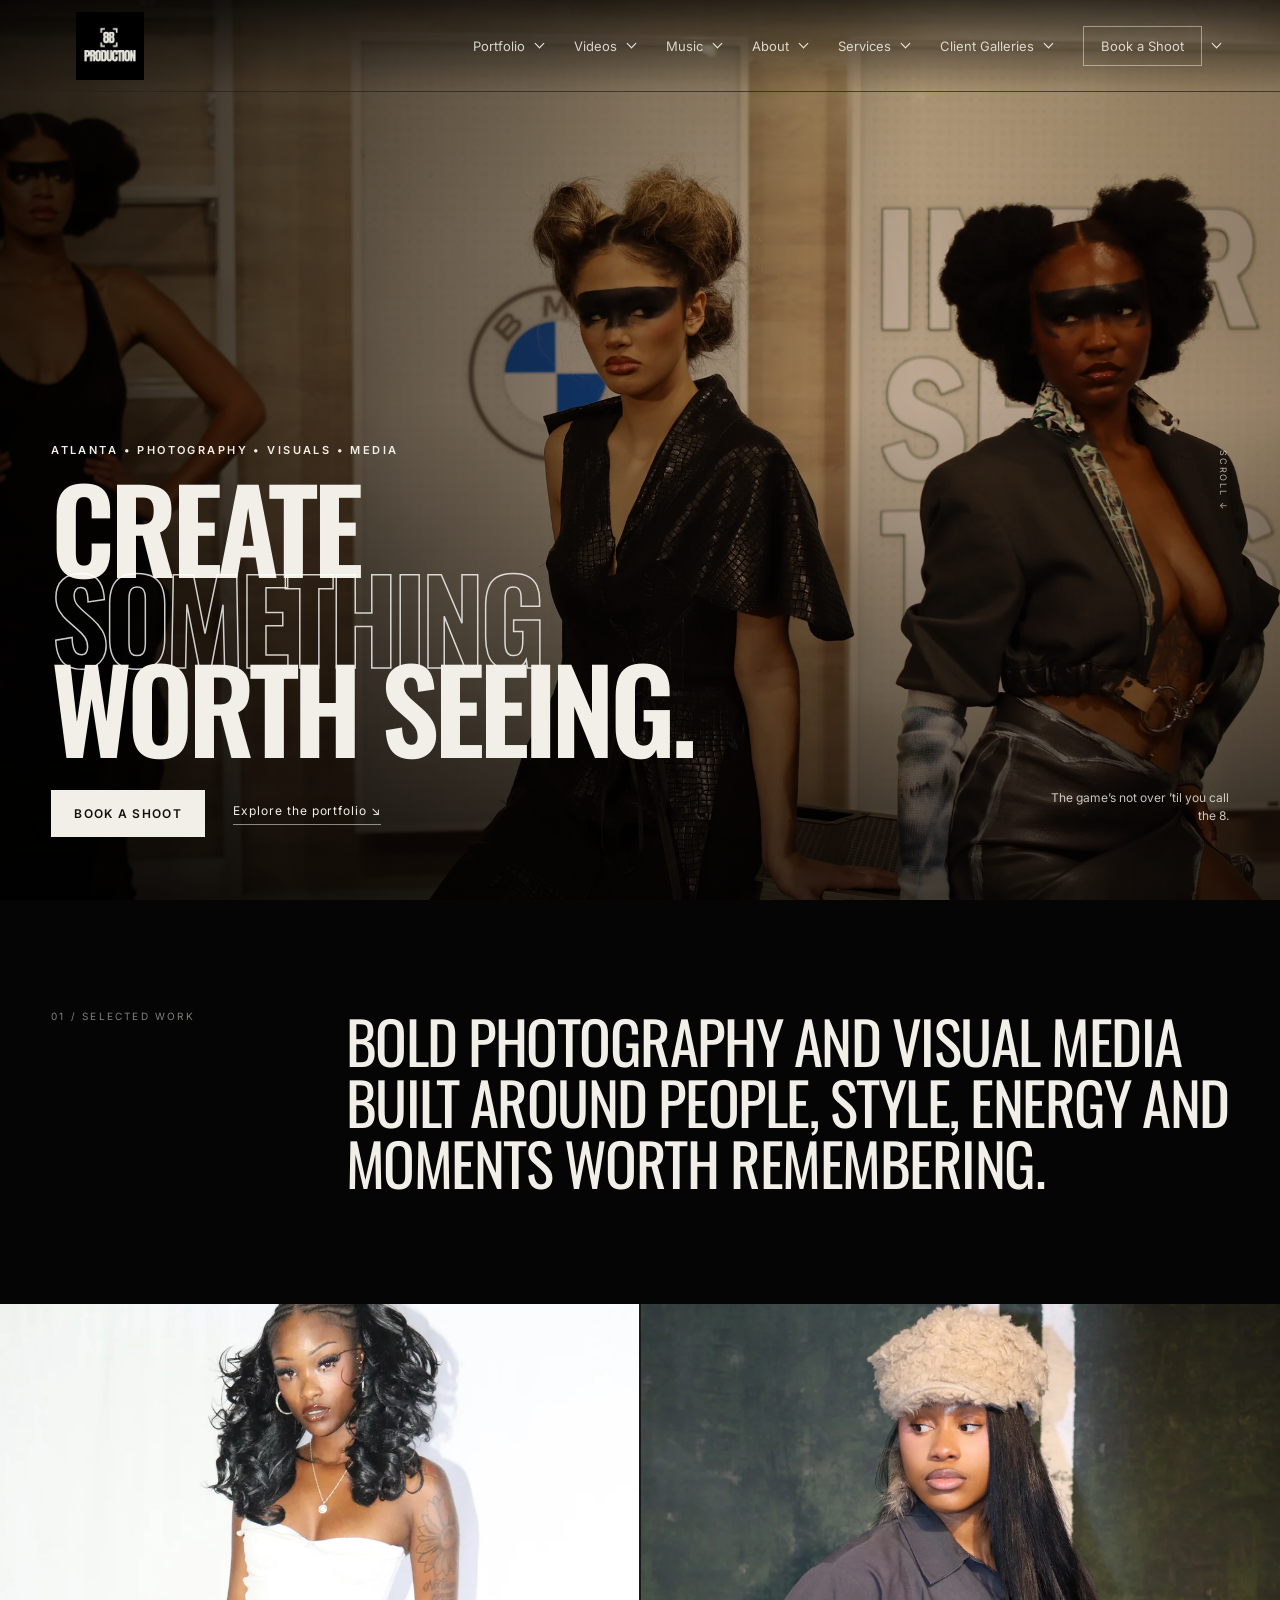
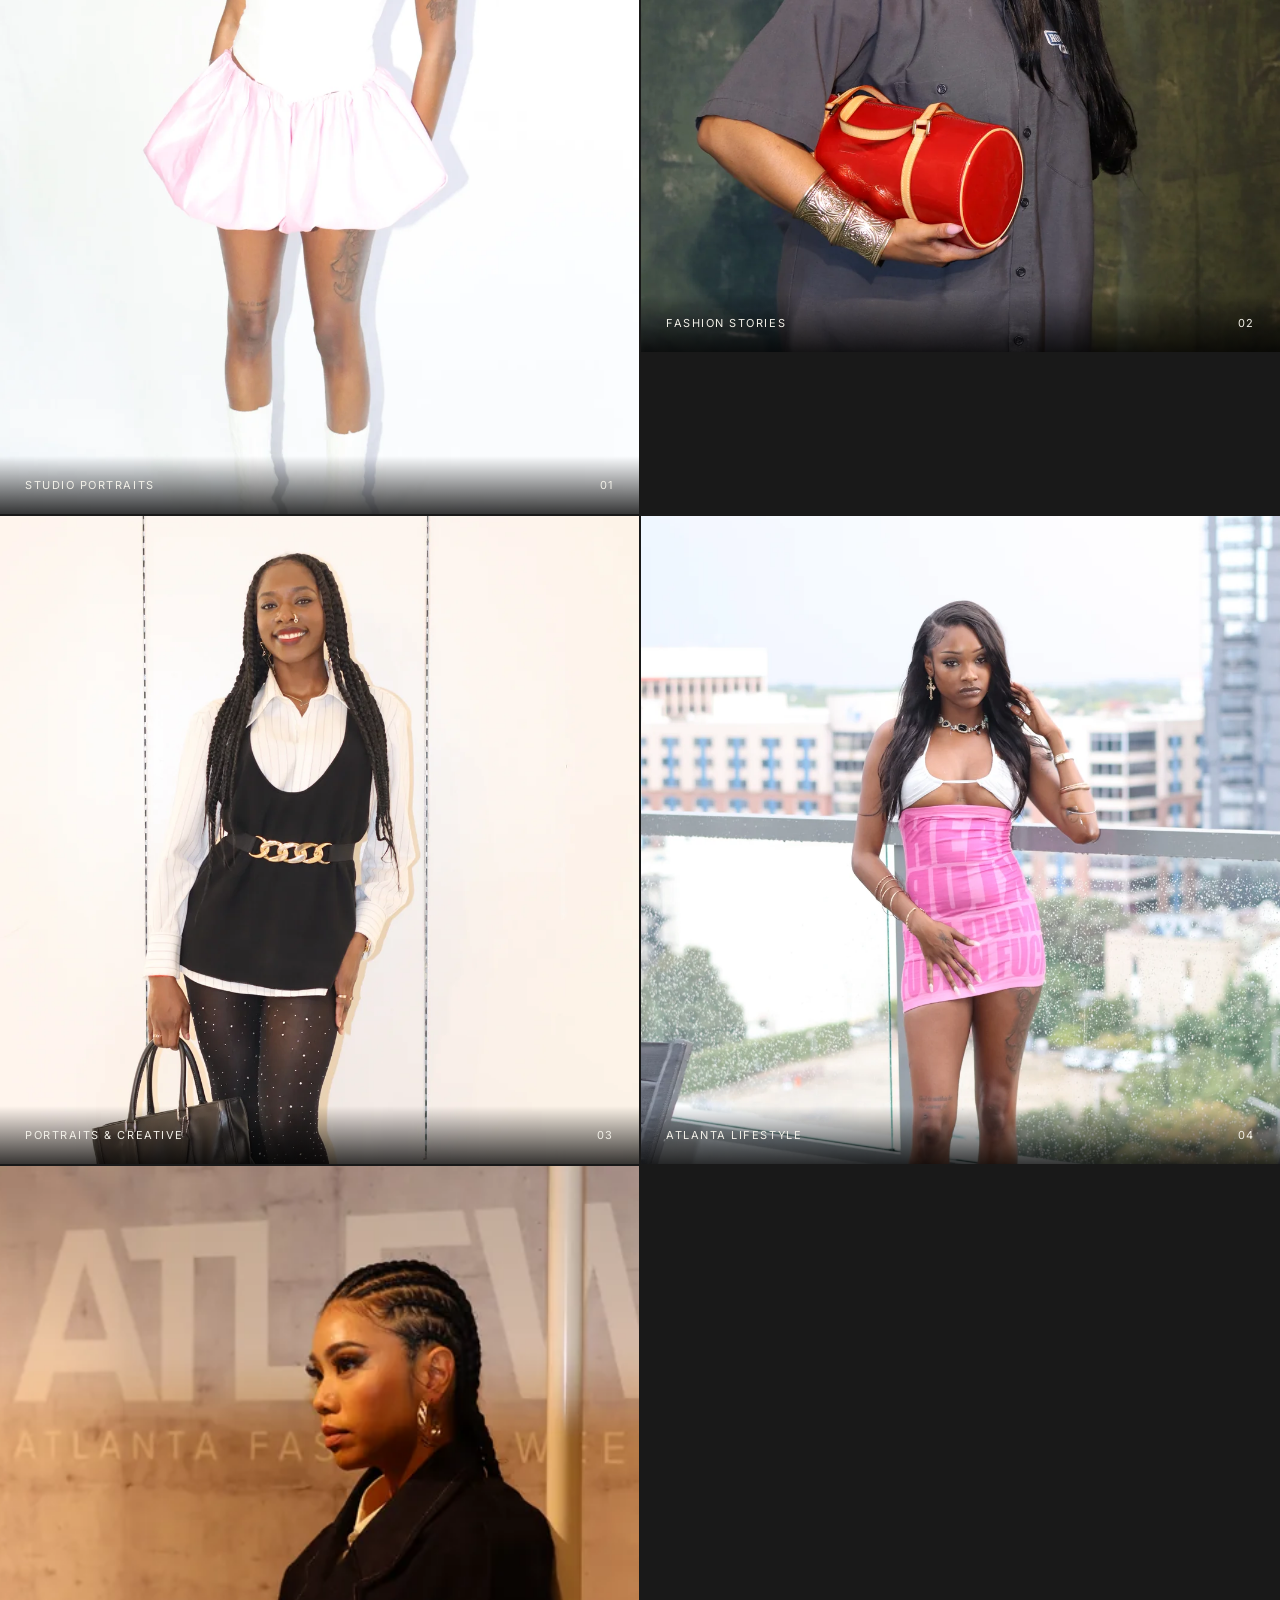
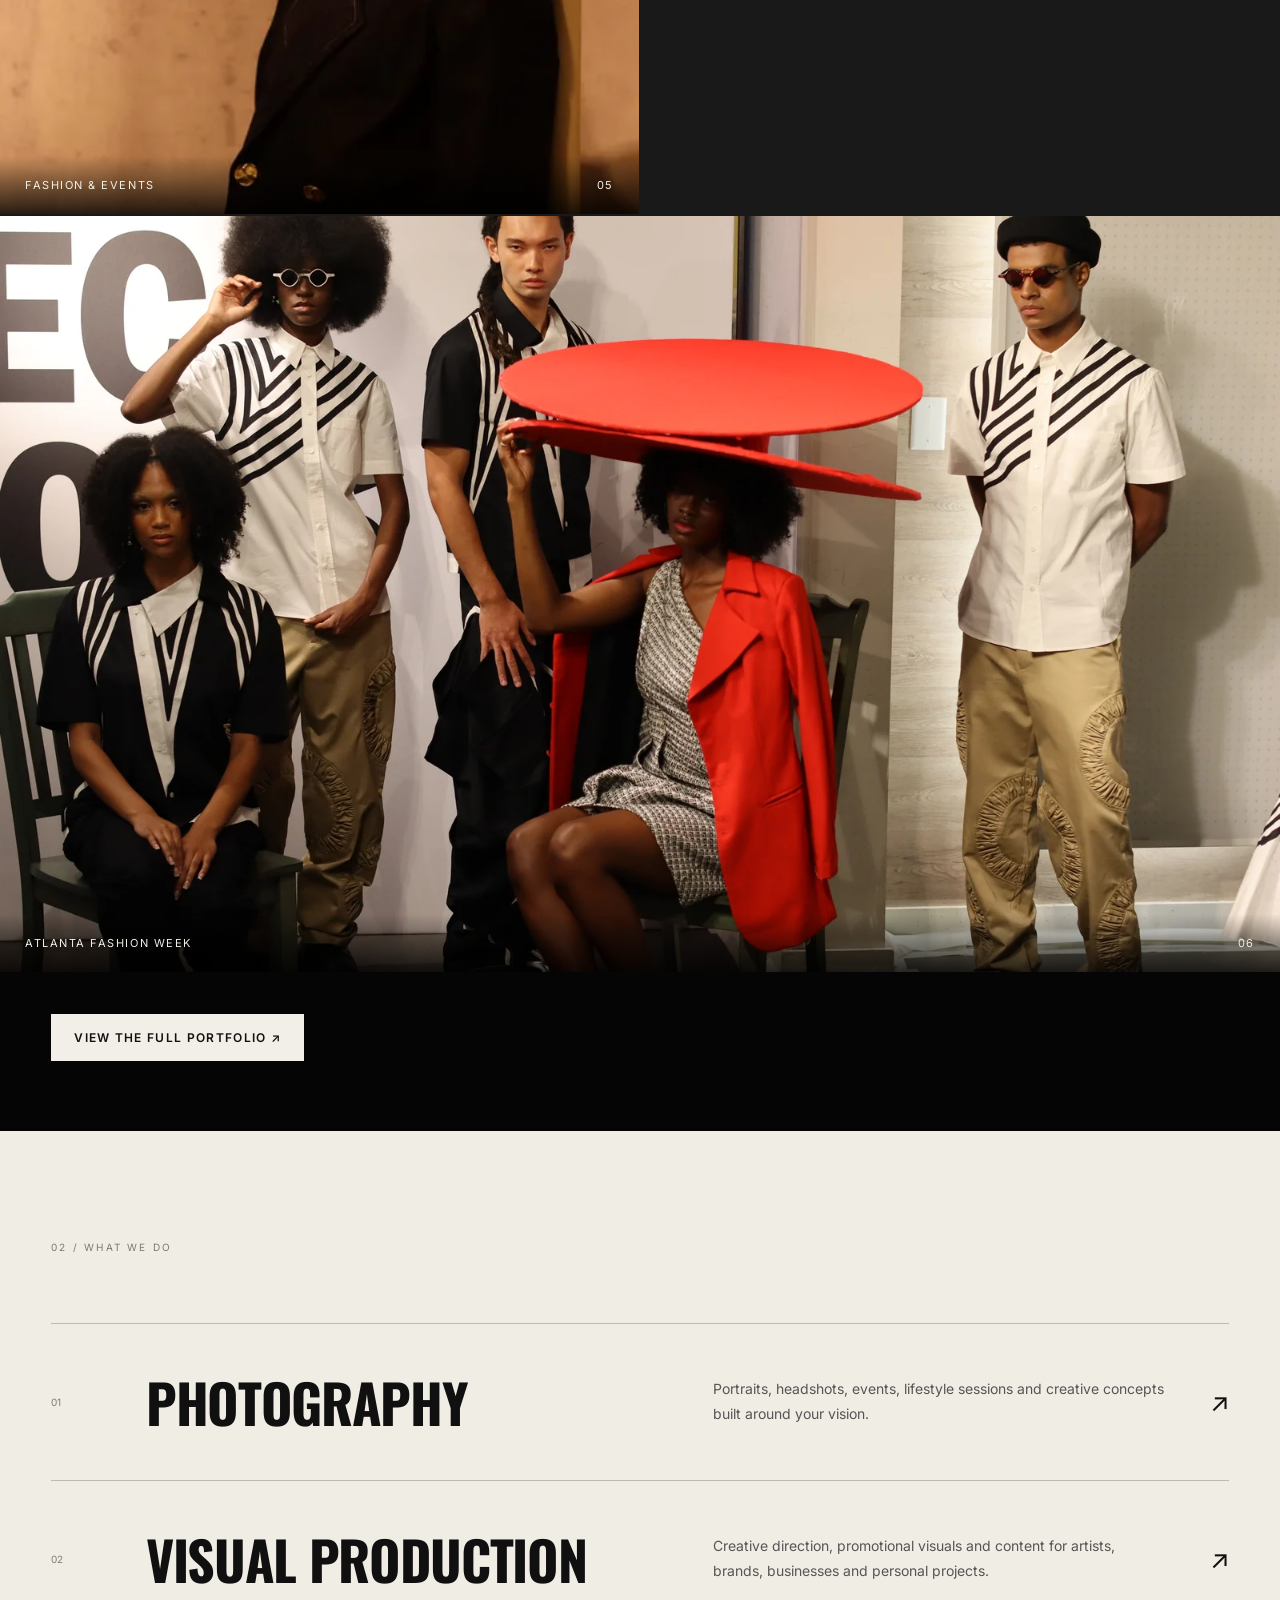
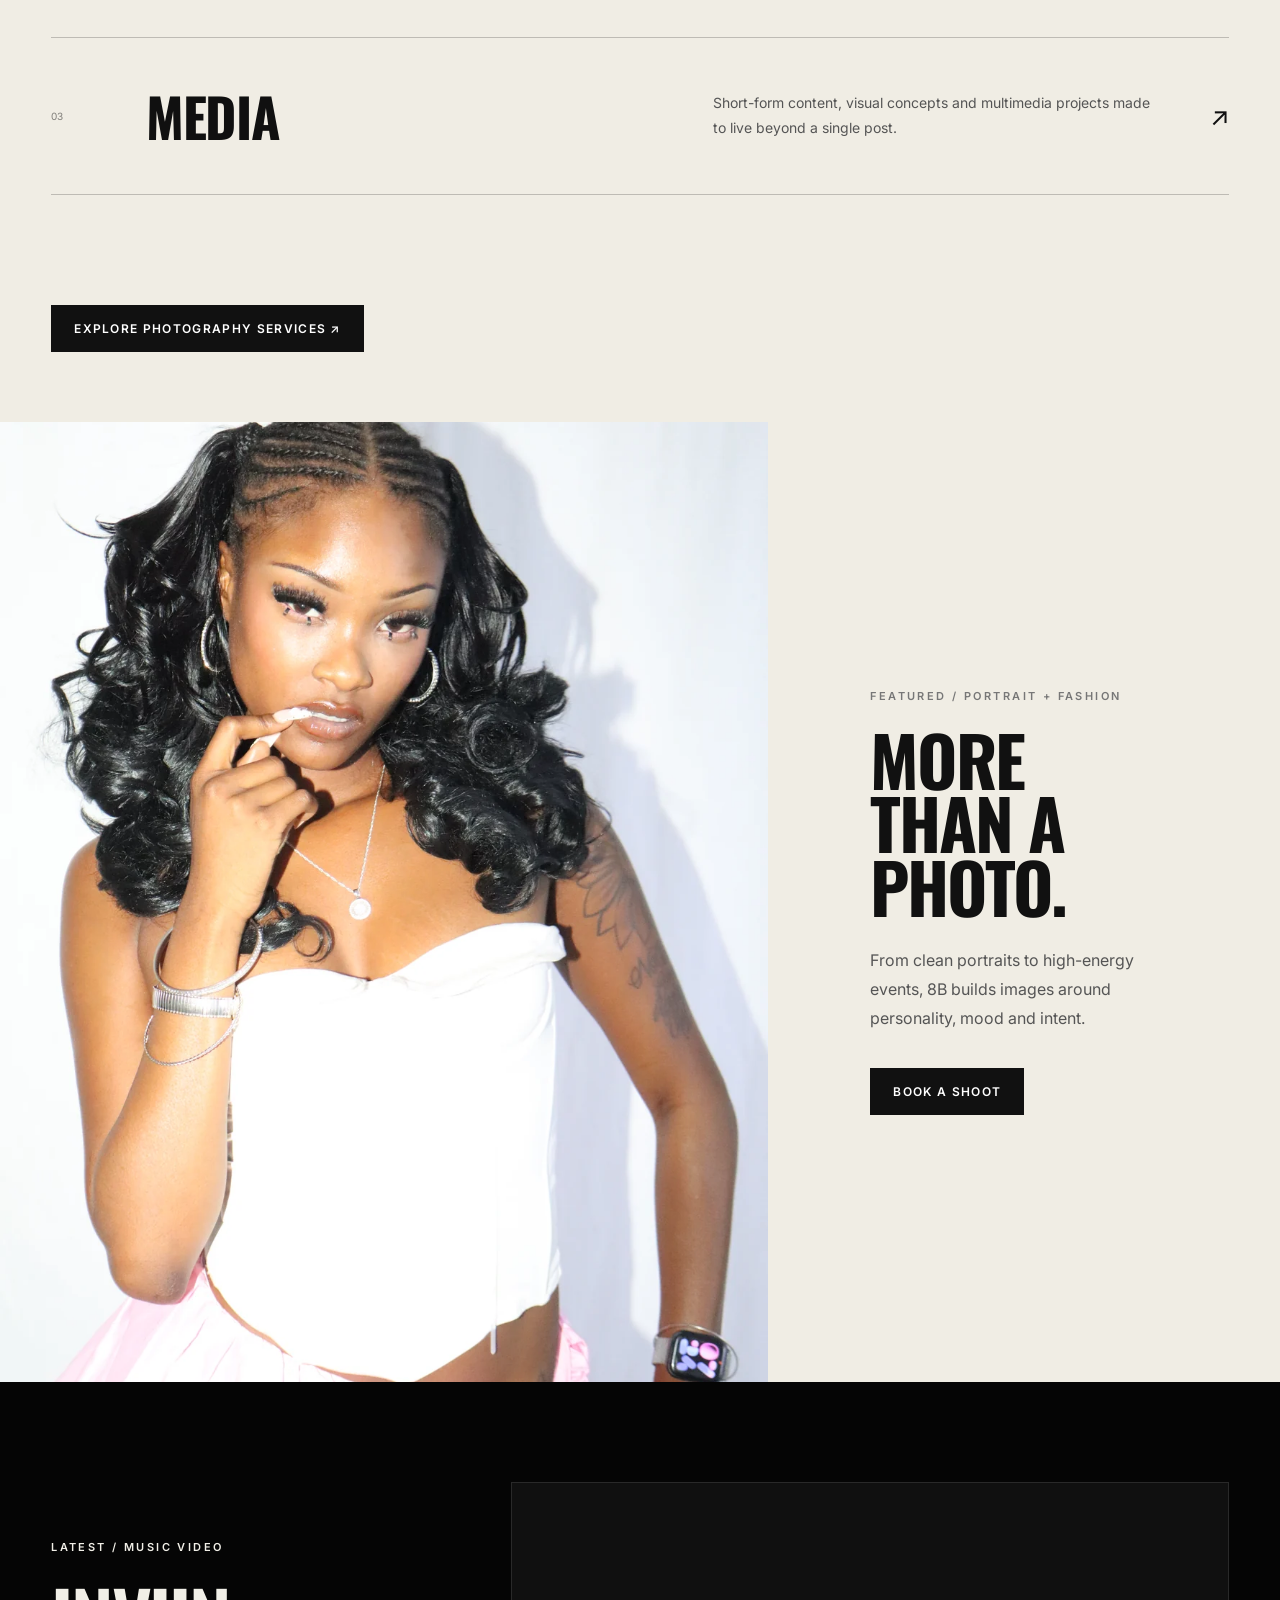
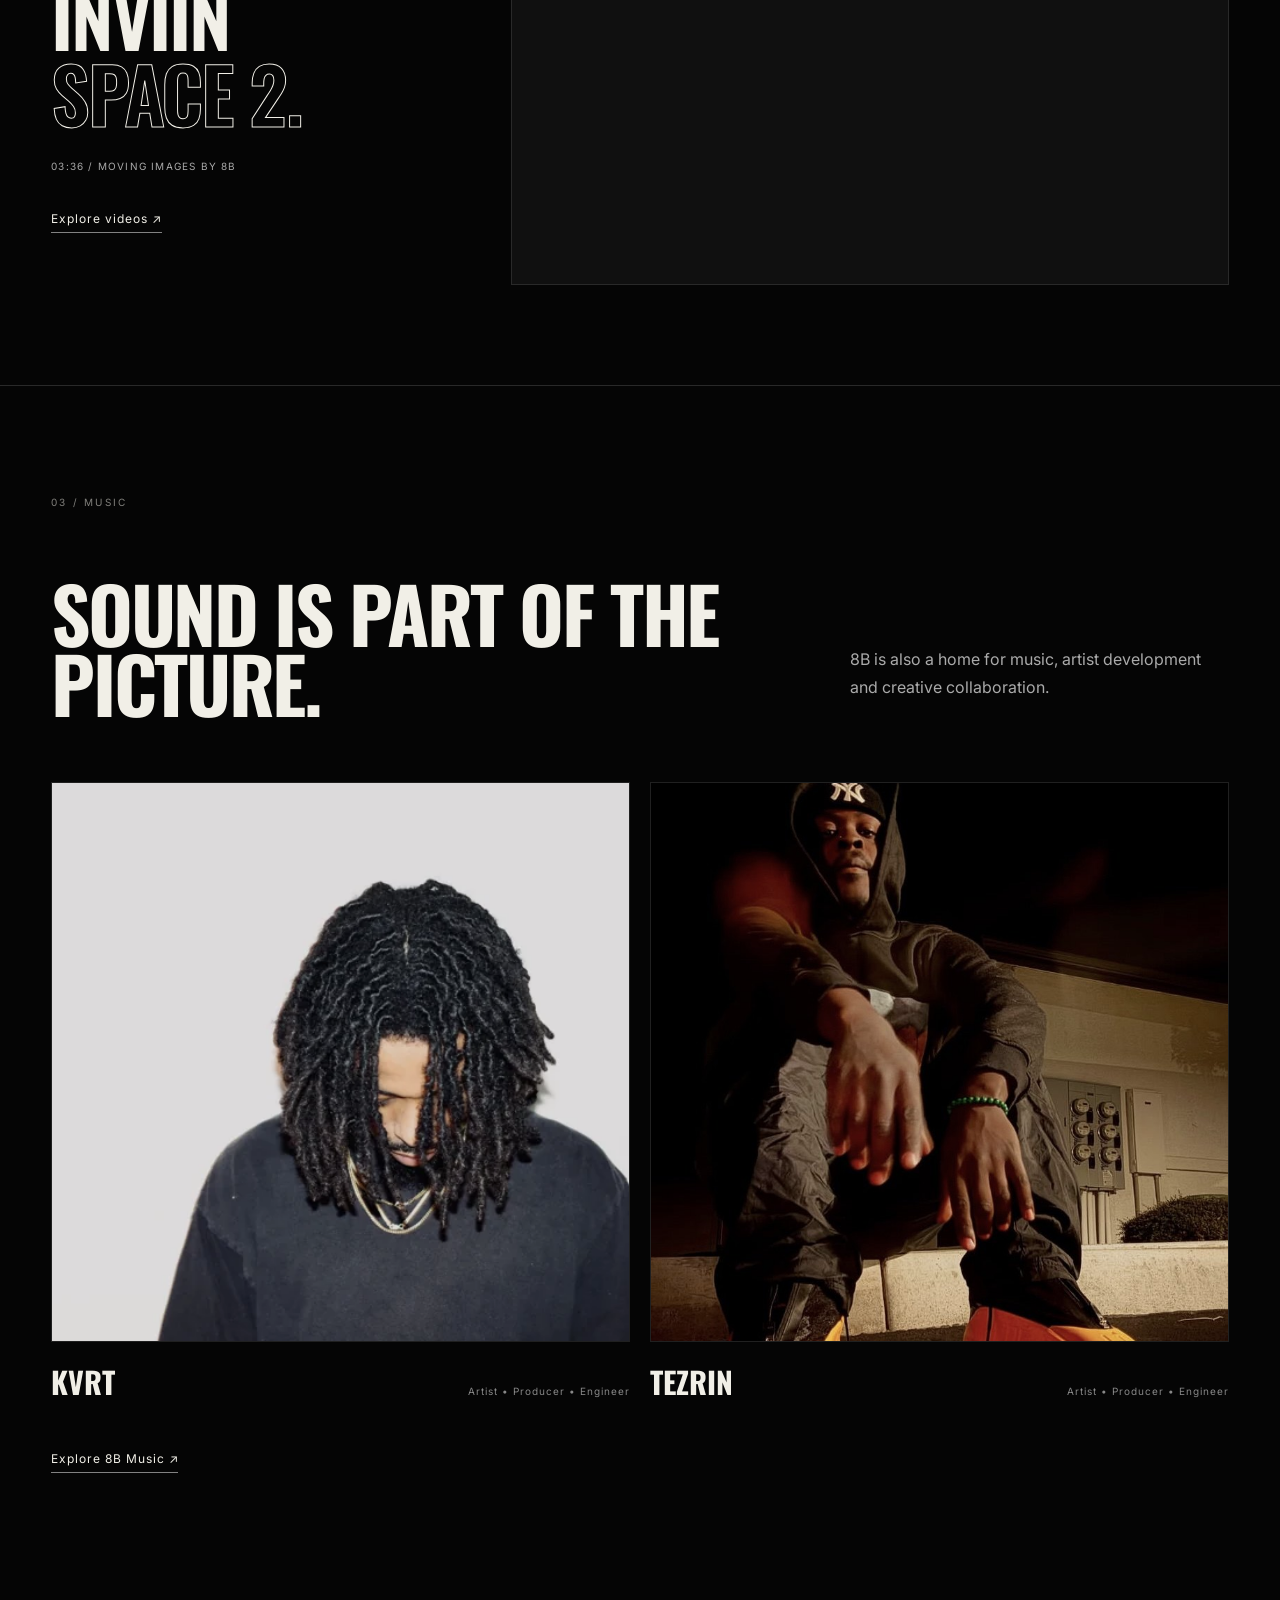
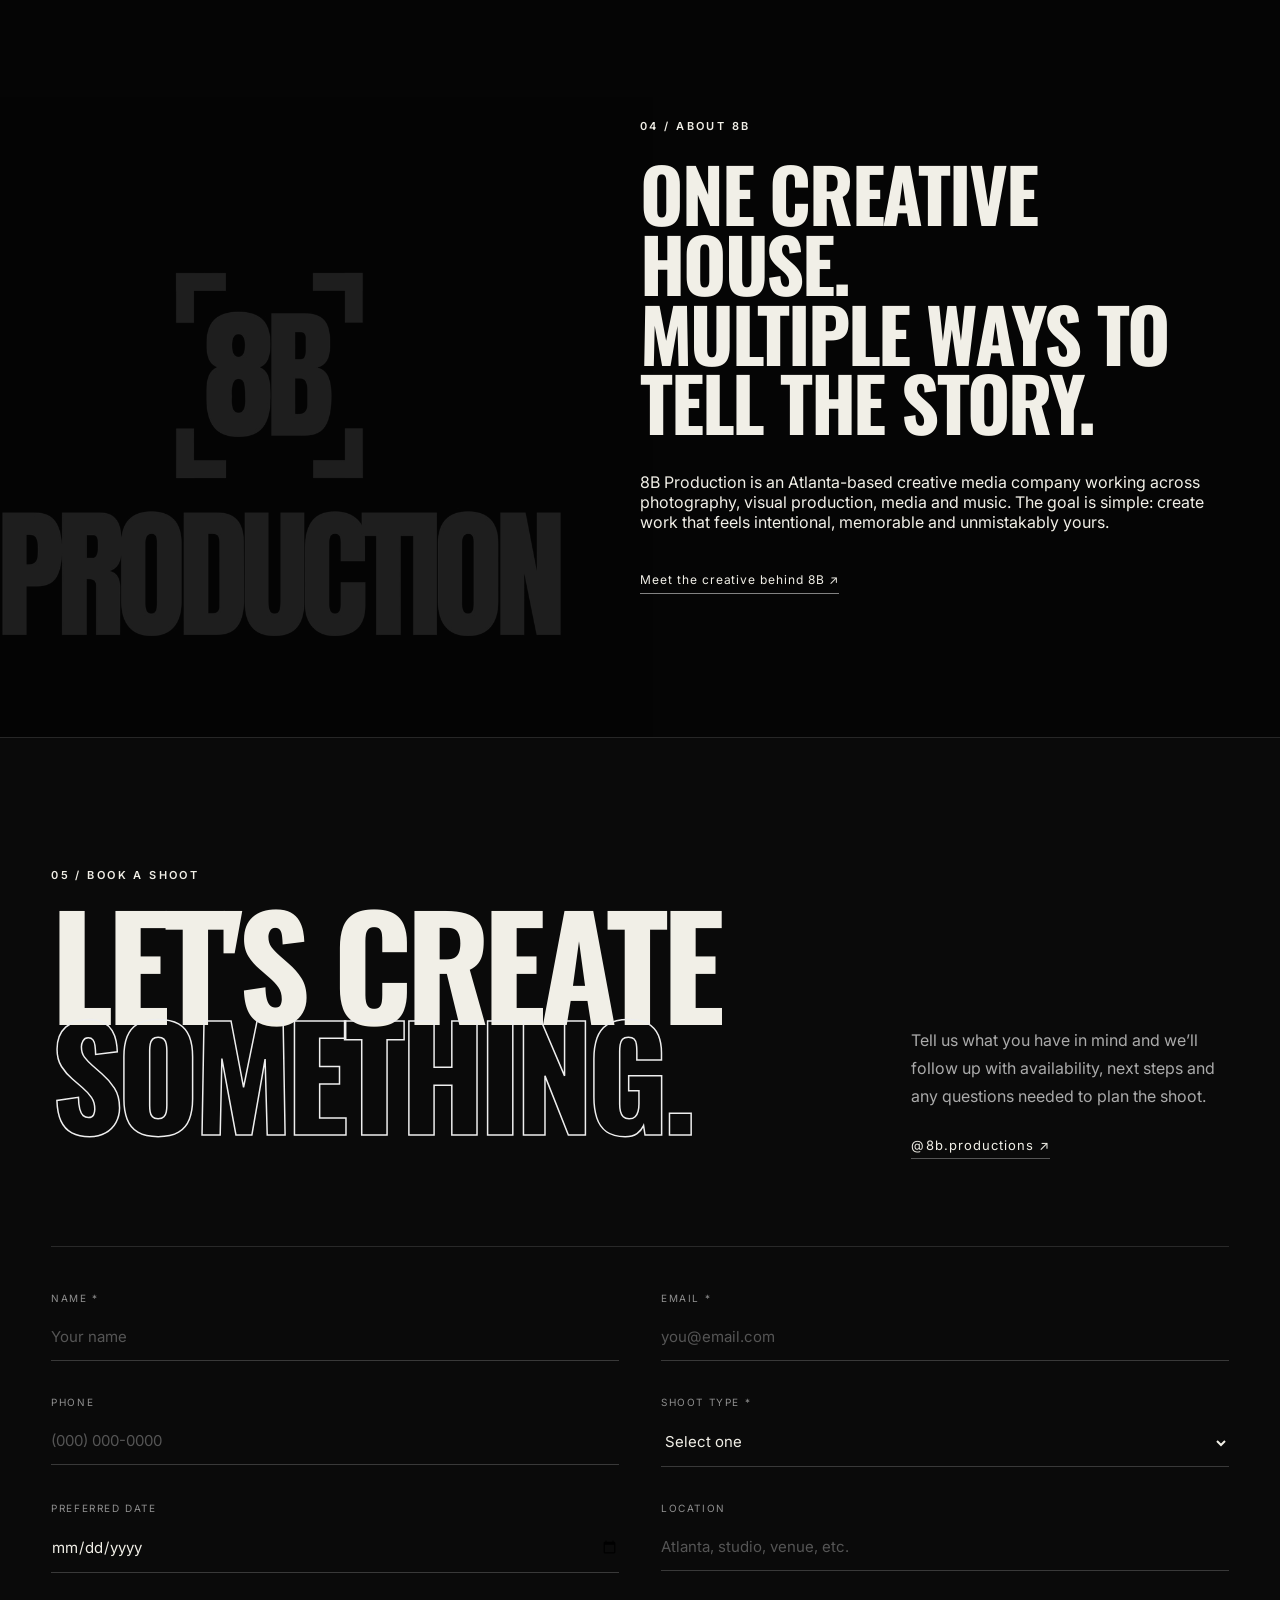
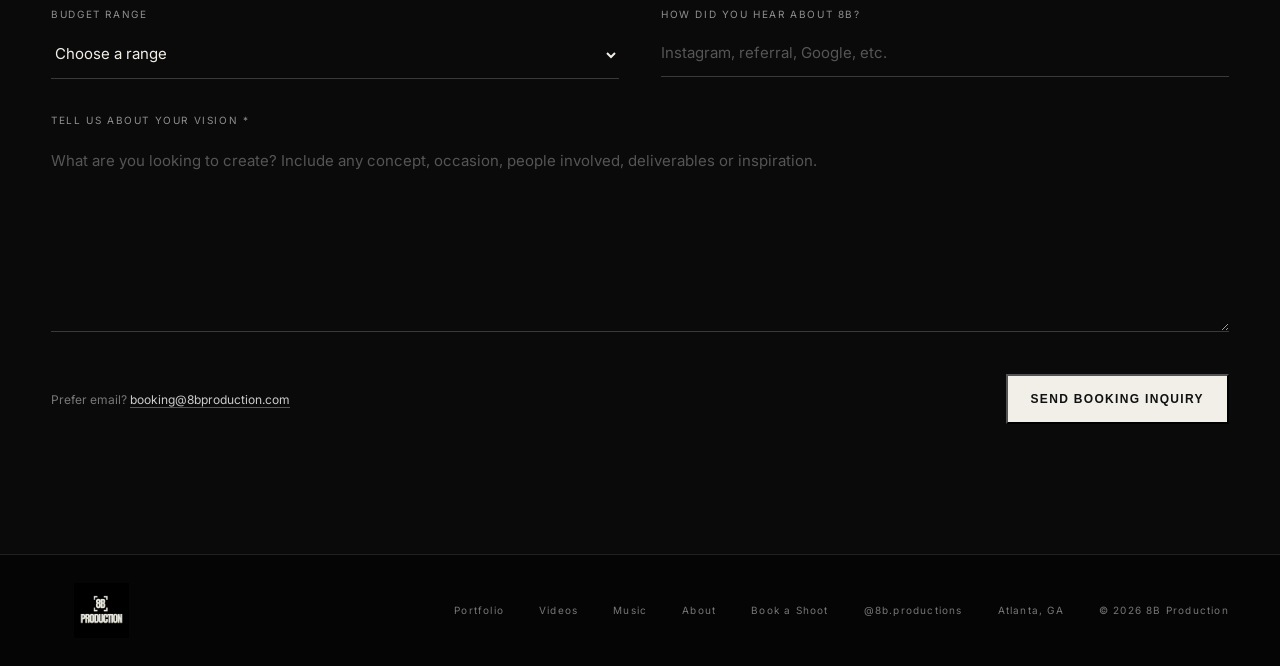
==== commit 074e031b: "Add matching dropdowns across the 8B site navigation" ====
--- a/index.html
+++ b/index.html
@@ -8,7 +8,7 @@
   <link rel="preconnect" href="https://fonts.googleapis.com">
   <link rel="preconnect" href="https://fonts.gstatic.com" crossorigin>
   <link href="https://fonts.googleapis.com/css2?family=Inter:wght@400;500;600&family=Oswald:wght@500;600;700&display=swap" rel="stylesheet">
-  <link rel="stylesheet" href="assets/css/style.css" />
+  <link rel="stylesheet" href="assets/css/style.css?v=menus-2" />
   <link rel="stylesheet" href="assets/css/pages.css" />
 <link rel="canonical" href="https://8bproduction.com/" /><meta property="og:title" content="8B Production — Photography • Visuals • Media" /><meta property="og:description" content="Atlanta photography, visual production, media and music." /><meta property="og:image" content="https://8bproduction.com/assets/images/selected/8b-5161-1600.webp" /><meta property="og:type" content="website" /></head>
 <body class="home-refreshed">
@@ -249,6 +249,6 @@
     <div class="footer-meta"><a href="portfolio.html">Portfolio</a><a href="videos.html">Videos</a><a href="music.html">Music</a><a href="about.html">About</a><a href="contact.html">Book a Shoot</a><a href="https://www.instagram.com/8b.productions/" target="_blank" rel="noopener">@8b.productions</a><span>Atlanta, GA</span><span>© <span id="year"></span> 8B Production</span></div>
   </footer>
 
-  <script src="assets/js/main.js"></script>
+  <script src="assets/js/main.js?v=menus-2"></script>
 </body>
 </html>
--- a/assets/css/style.css
+++ b/assets/css/style.css
@@ -82,3 +82,66 @@
 @media(max-width:1000px){.portfolio-grid{column-count:2}}
 @media(max-width:800px){.home-refreshed .hero-media{background-image:url('../images/selected/8b-6098-1600.webp');background-position:center 24%}.home-refreshed .hero-overlay{background:linear-gradient(to top,rgba(0,0,0,.94),rgba(0,0,0,.5) 45%,rgba(0,0,0,.1) 78%)}.home-refreshed .feature-image{aspect-ratio:2/3;max-height:none}}
 @media(max-width:600px){.portfolio-grid{column-count:1}.lightbox{padding:10px}.lightbox-stage{grid-template-columns:36px minmax(0,1fr) 36px;gap:5px}.lightbox-stage img{height:65svh}.lightbox-prev,.lightbox-next{font-size:18px;min-height:44px}}
+
+/* Shared dropdowns in the main navigation. */
+.nav-destination { scroll-margin-top: 90px; }
+.nav-group { position: relative; }
+.nav-group-label { display: flex; align-items: center; white-space: nowrap; }
+.nav-disclosure {
+  display: grid;
+  place-items: center;
+  width: 25px;
+  min-height: 36px;
+  margin-left: 2px;
+  padding: 0;
+  border: 0;
+  background: transparent;
+  color: #f1efe7;
+  cursor: pointer;
+}
+.nav-disclosure::before {
+  content: "";
+  width: 6px;
+  height: 6px;
+  border-right: 1px solid currentColor;
+  border-bottom: 1px solid currentColor;
+  transform: translateY(-2px) rotate(45deg);
+}
+.nav-disclosure[aria-expanded="true"]::before { transform: translateY(2px) rotate(225deg); }
+.nav-disclosure:focus-visible, .nav-submenu a:focus-visible { outline: 2px solid #f1efe7; outline-offset: 2px; }
+.nav-submenu {
+  position: absolute;
+  top: 100%;
+  left: -12px;
+  min-width: 166px;
+  padding: 6px;
+  border: 1px solid #3d3a32;
+  background: #0b0b09;
+  box-shadow: 0 12px 24px #0007;
+}
+.nav-submenu[hidden] { display: none; }
+.nav-group:nth-last-child(-n+2) .nav-submenu { left: auto; right: 0; }
+.nav .nav-submenu a {
+  display: block;
+  padding: 11px 12px;
+  border: 0;
+  white-space: nowrap;
+}
+.nav .nav-submenu a:hover, .nav .nav-submenu a[aria-current="page"] { background: #22211b; }
+@media (max-width: 1040px) {
+  .nav { gap: 8px; max-height: calc(100dvh - 72px); overflow-y: auto; overscroll-behavior: contain; }
+  .nav > .nav-group .nav-group-label > a { display: flex; align-items: center; min-height: 44px; }
+  .nav-group { width: 100%; }
+  .nav-group-label { justify-content: space-between; }
+  .nav-disclosure { width: 44px; min-height: 44px; border: 1px solid #3d3a32; }
+  .nav-submenu {
+    position: static;
+    margin-top: 8px;
+    padding: 4px 0 4px 12px;
+    border: 0;
+    border-left: 1px solid #3d3a32;
+    background: transparent;
+    box-shadow: none;
+  }
+  .nav .nav-submenu a { min-height: 44px; padding: 13px 12px; }
+}
--- a/assets/css/pages.css
+++ b/assets/css/pages.css
@@ -48,3 +48,12 @@
 .about-copy .text-link{display:inline-block;margin-top:24px}
 @media(max-width:1000px){.screen-intro h1{font-size:clamp(54px,8.5vw,100px)}.screen-intro-line{gap:4vw}.about-story{grid-template-columns:1fr;gap:45px}.about-story-copy{max-width:680px}.music-artists .artist-meta{display:block}.music-artists .artist-meta p{margin-top:10px}}
 @media(max-width:600px){.screen-intro{padding:135px 5vw 50px}.screen-intro-line{grid-template-columns:1fr;gap:35px}.screen-intro h1{font-size:clamp(50px,12.8vw,76px)}.screen-intro-line>p{font-size:14px}.film-section{padding:35px 5vw 60px}.film-kicker{font-size:9px}.film-title{margin:22px 0}.film-title h2{font-size:32px}.film-title>span{font-size:32px}.film-meta{flex-wrap:wrap;gap:12px;font-size:9px}.film-meta a{margin-left:auto}.music-artists{padding:40px 5vw 60px}.music-artists .artist-grid{gap:45px}.section-caption>span{font-size:8px;max-width:110px;text-align:right;line-height:1.6}.music-visuals{padding:60px 5vw;grid-template-columns:1fr;gap:20px}.about-story{padding:60px 5vw}.creative-directions{padding:60px 5vw;grid-template-columns:1fr;gap:45px}.creative-directions>a{display:grid;grid-template-columns:1fr 35px;gap:20px}.creative-directions>a>span:first-child{grid-column:1/-1}.creative-directions h2{font-size:42px}.about-opening p:not(.eyebrow){font-size:15px}.booking-page{padding-top:135px}.booking-page h1{font-size:clamp(56px,13vw,78px)}.home-film{padding:70px 5vw;grid-template-columns:1fr;gap:35px}.home-film h2{font-size:64px}}
+
+.music-lead p:not(.eyebrow) {
+  max-width: 380px;
+  margin: 8px 0 22px;
+  color: #bcbab4;
+  font-size: 15px;
+  line-height: 1.7;
+}
+#music-videos, #artists { scroll-margin-top: 90px; }
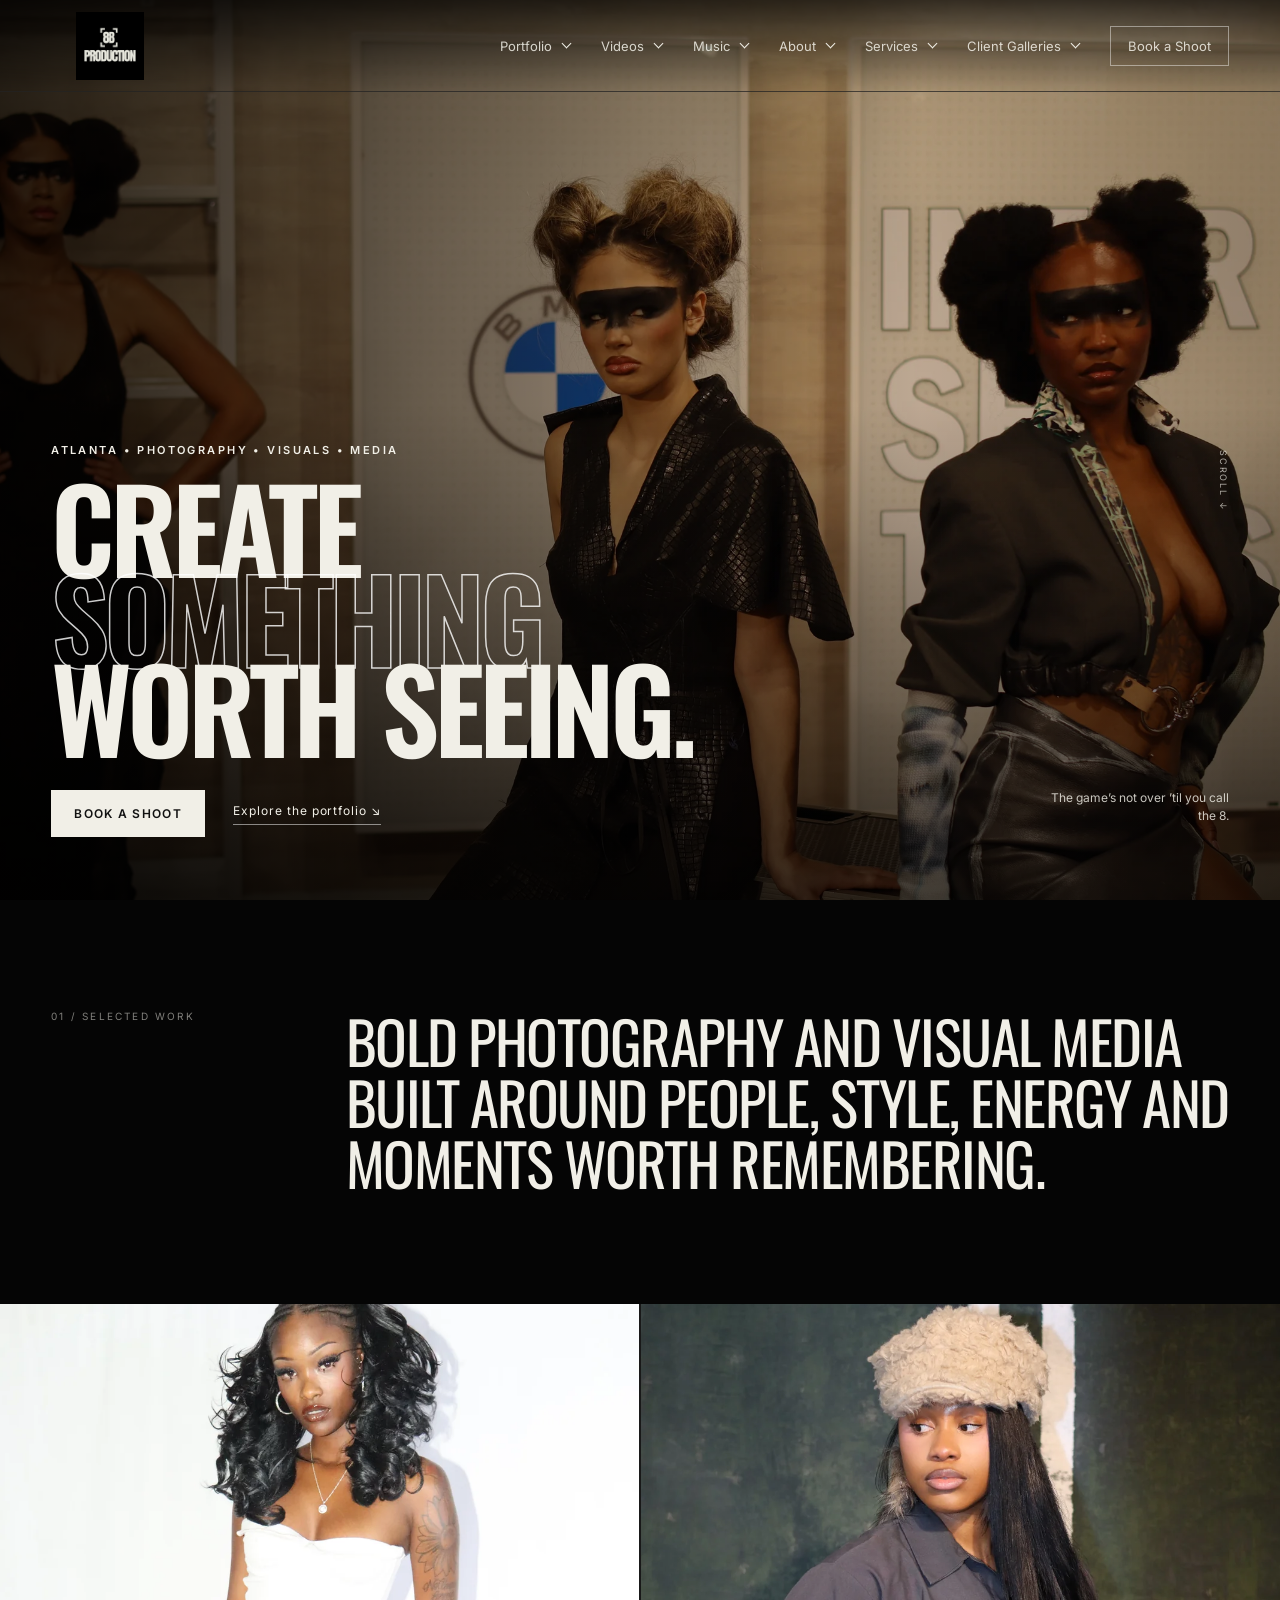
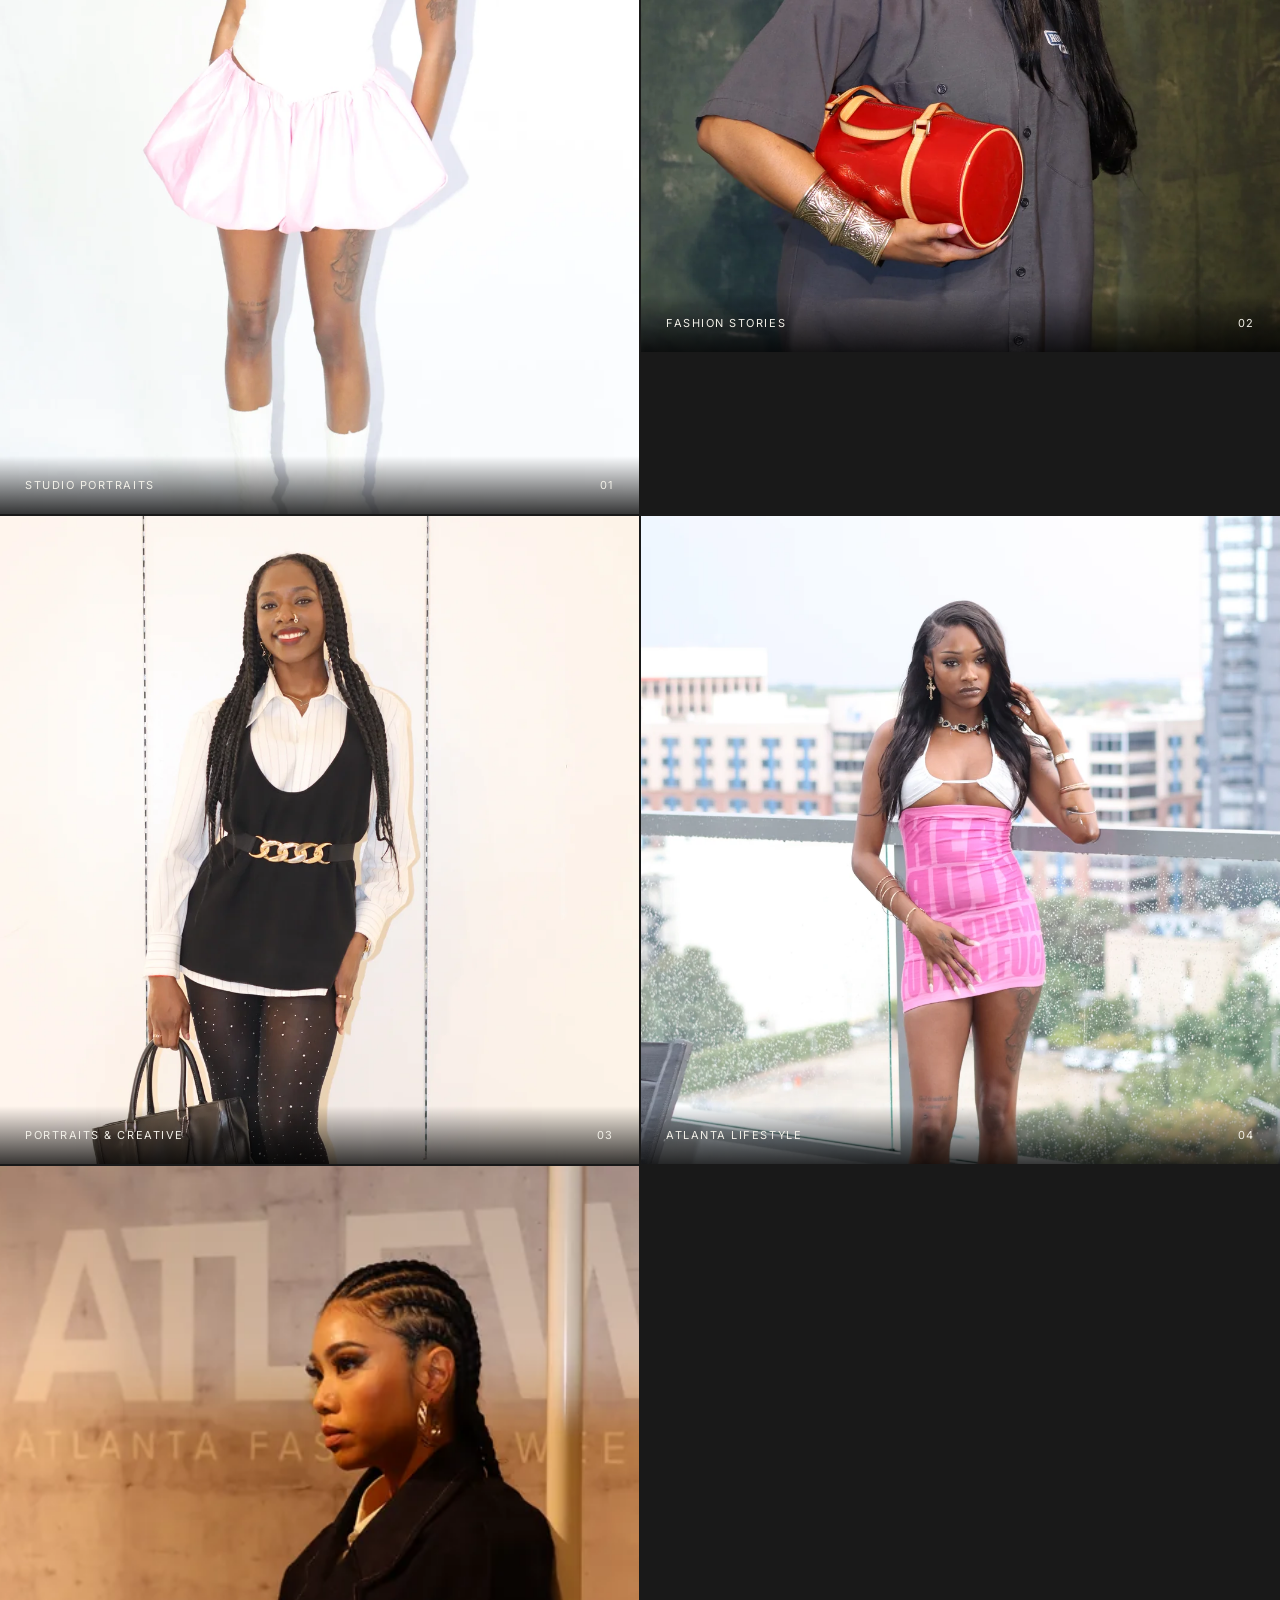
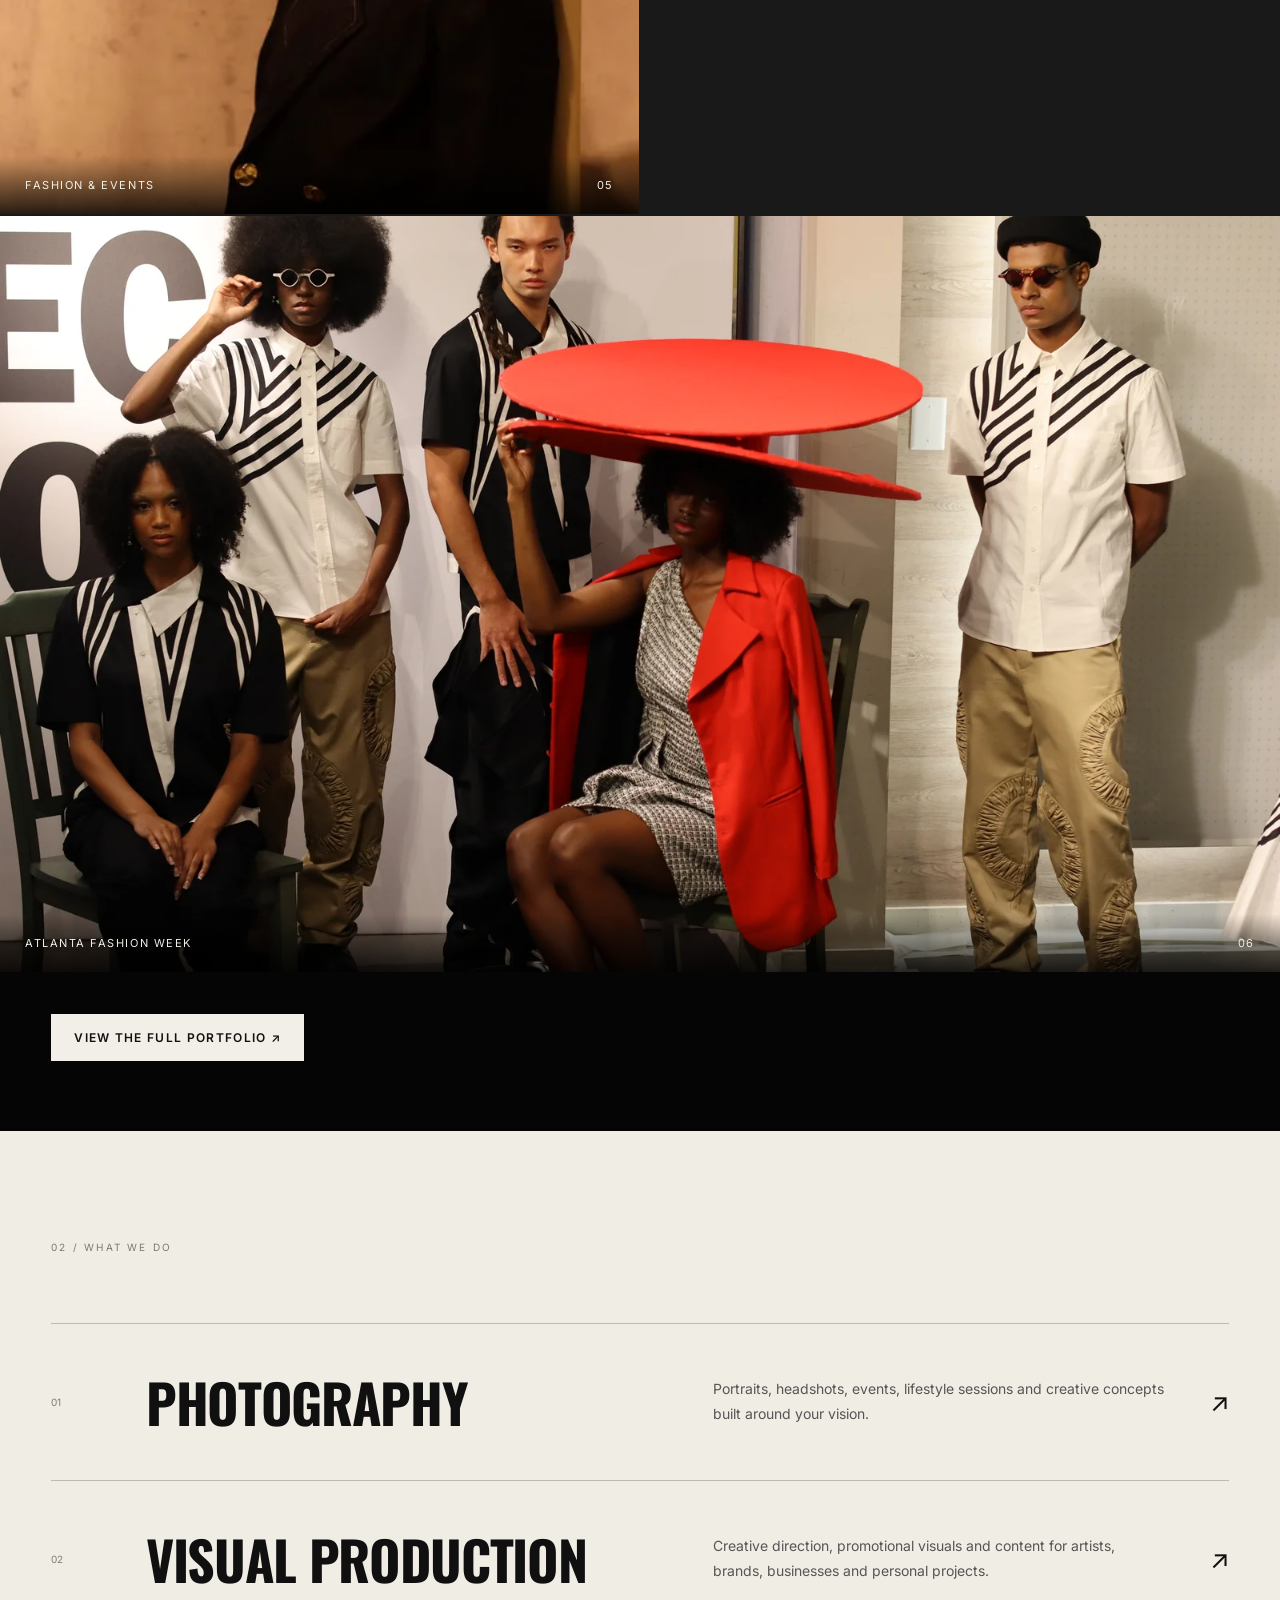
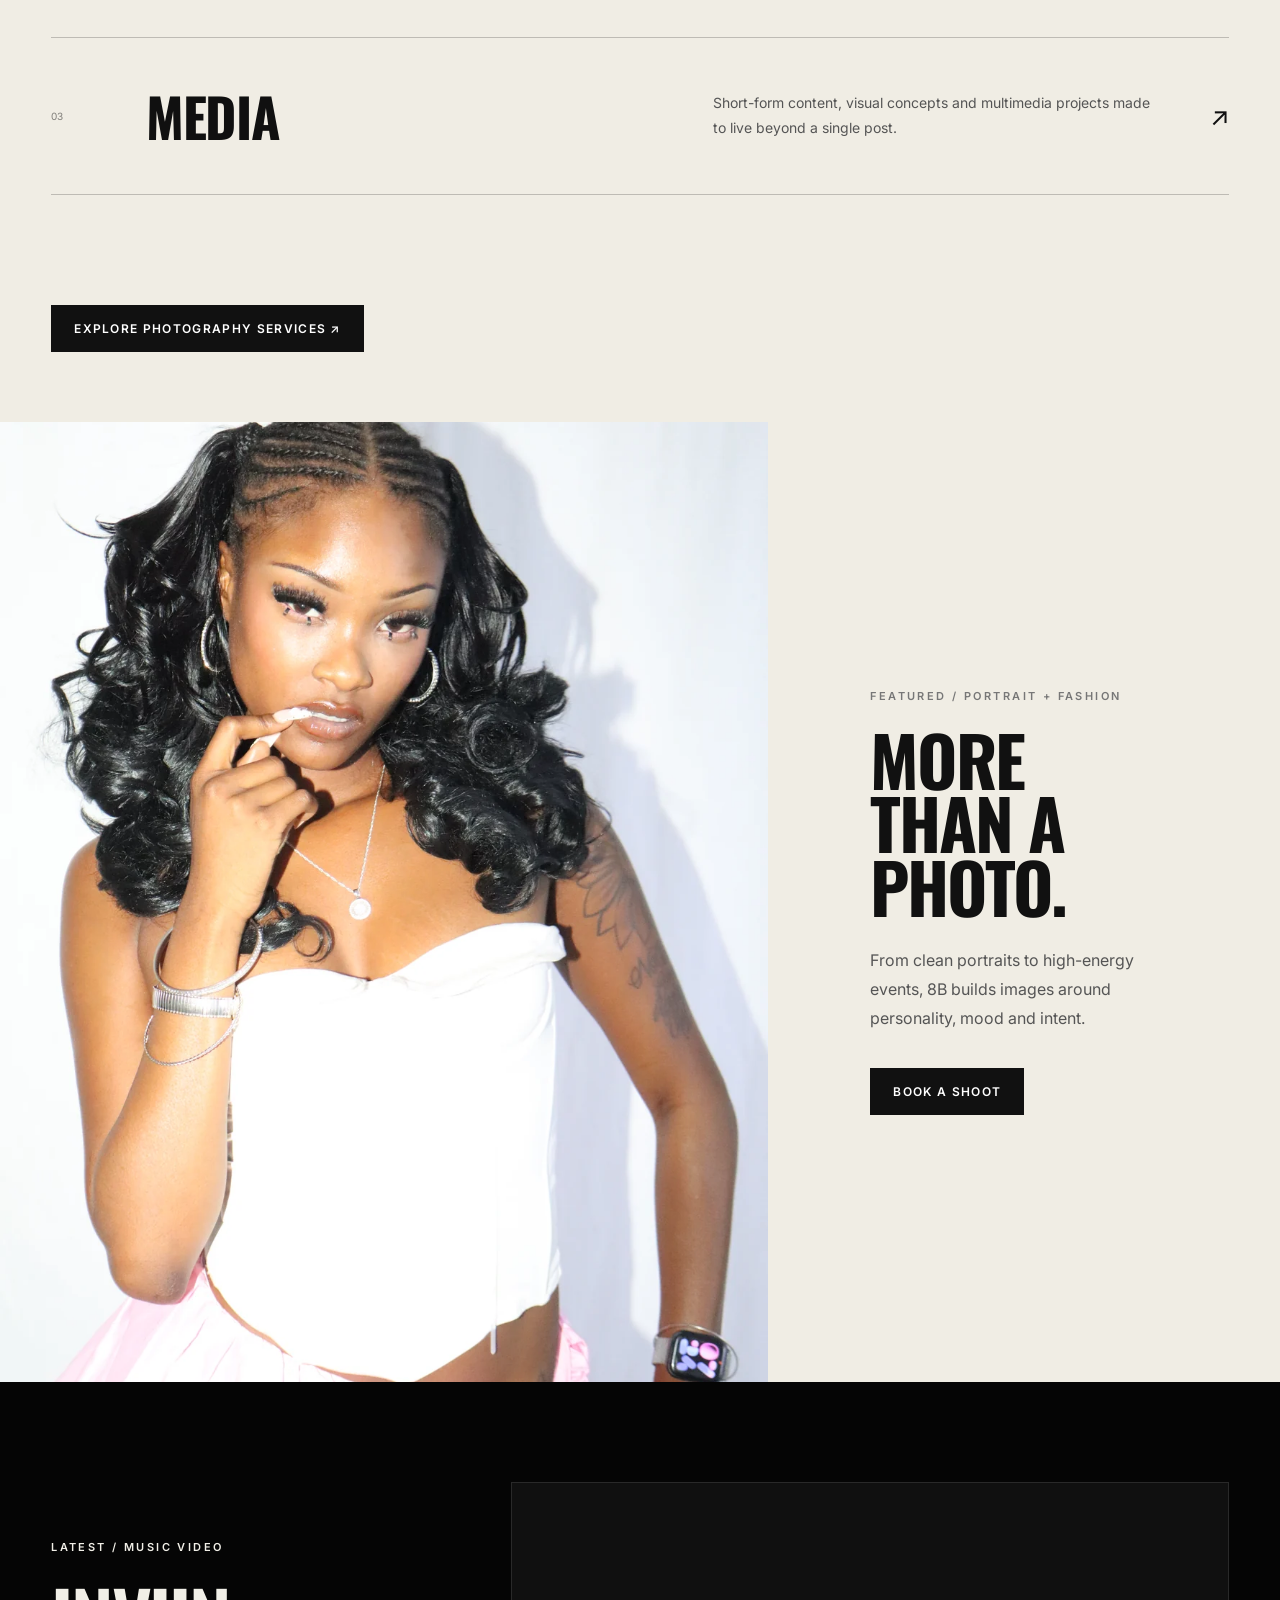
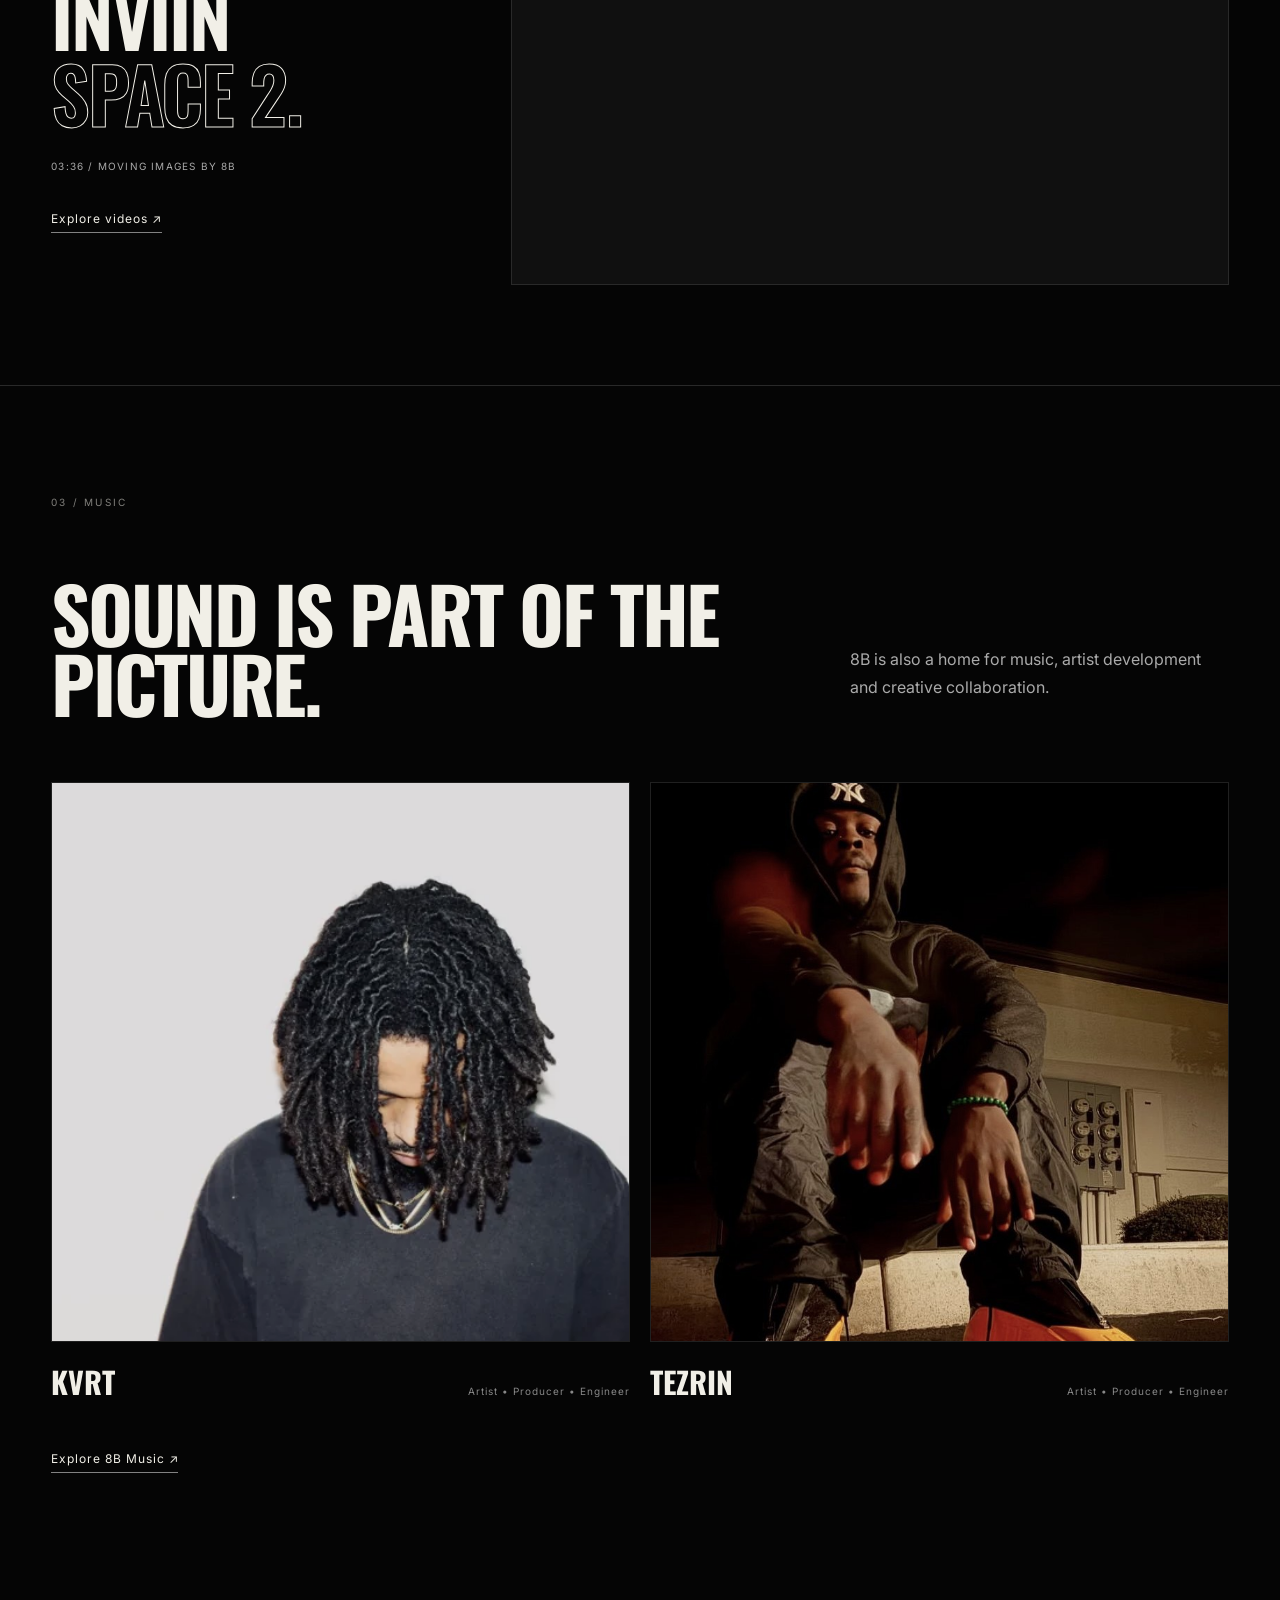
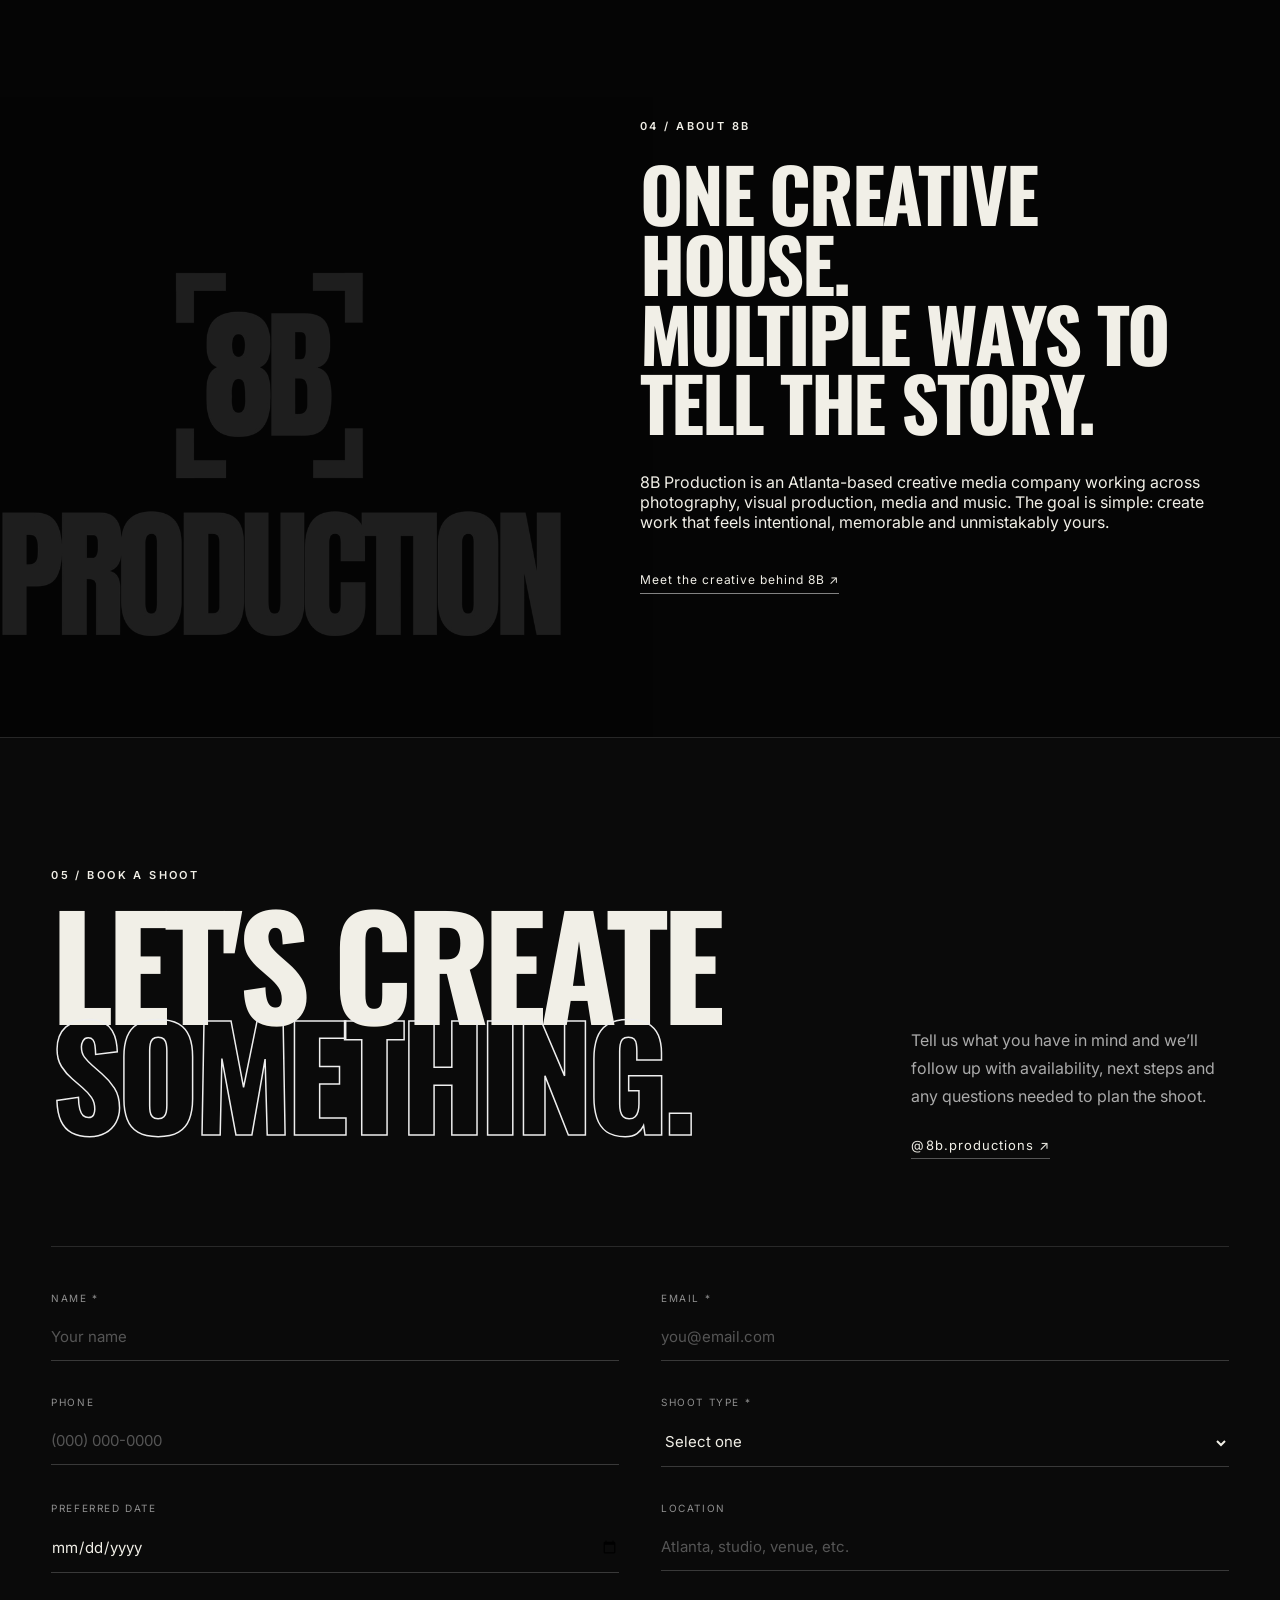
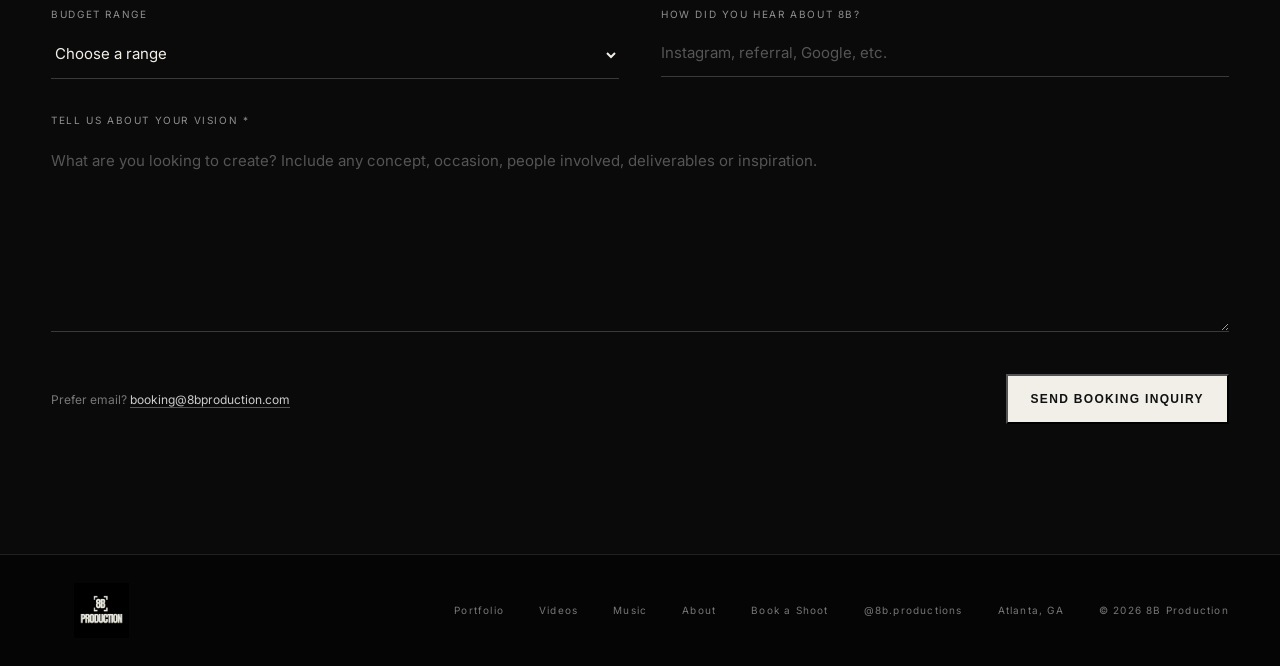
==== commit 38a8ffde: "Simplify booking navigation and add 8B favicon" ====
--- a/index.html
+++ b/index.html
@@ -5,6 +5,8 @@
   <meta name="viewport" content="width=device-width, initial-scale=1.0" />
   <meta name="description" content="8B Production — Atlanta photography, visual production, media and music." />
   <title>8B Production — Photography • Visuals • Media</title>
+  <link rel="icon" href="/favicon.ico" sizes="16x16 32x32 48x48">
+  <link rel="icon" href="/favicon.svg" type="image/svg+xml" sizes="any">
   <link rel="preconnect" href="https://fonts.googleapis.com">
   <link rel="preconnect" href="https://fonts.gstatic.com" crossorigin>
   <link href="https://fonts.googleapis.com/css2?family=Inter:wght@400;500;600&family=Oswald:wght@500;600;700&display=swap" rel="stylesheet">
@@ -249,6 +251,6 @@
     <div class="footer-meta"><a href="portfolio.html">Portfolio</a><a href="videos.html">Videos</a><a href="music.html">Music</a><a href="about.html">About</a><a href="contact.html">Book a Shoot</a><a href="https://www.instagram.com/8b.productions/" target="_blank" rel="noopener">@8b.productions</a><span>Atlanta, GA</span><span>© <span id="year"></span> 8B Production</span></div>
   </footer>
 
-  <script src="assets/js/main.js?v=menus-2"></script>
+  <script src="assets/js/main.js?v=menus-3"></script>
 </body>
 </html>
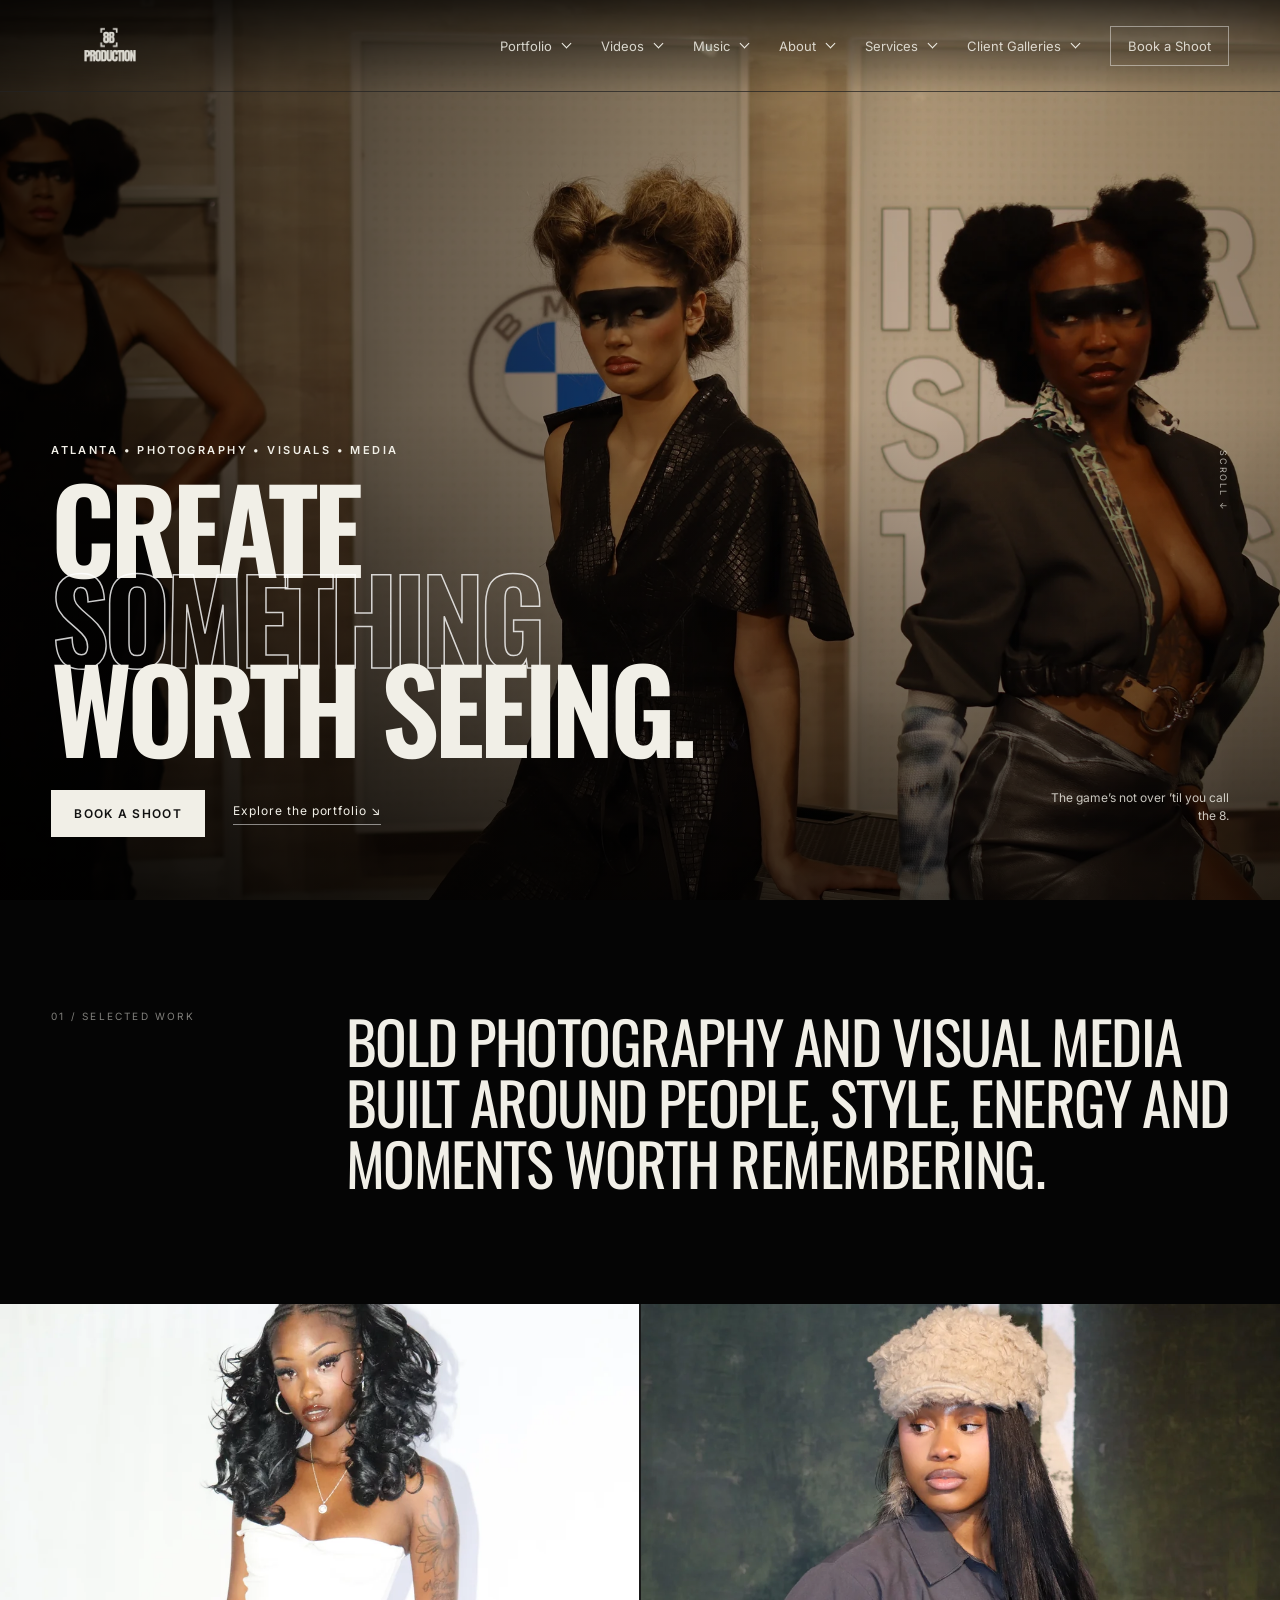
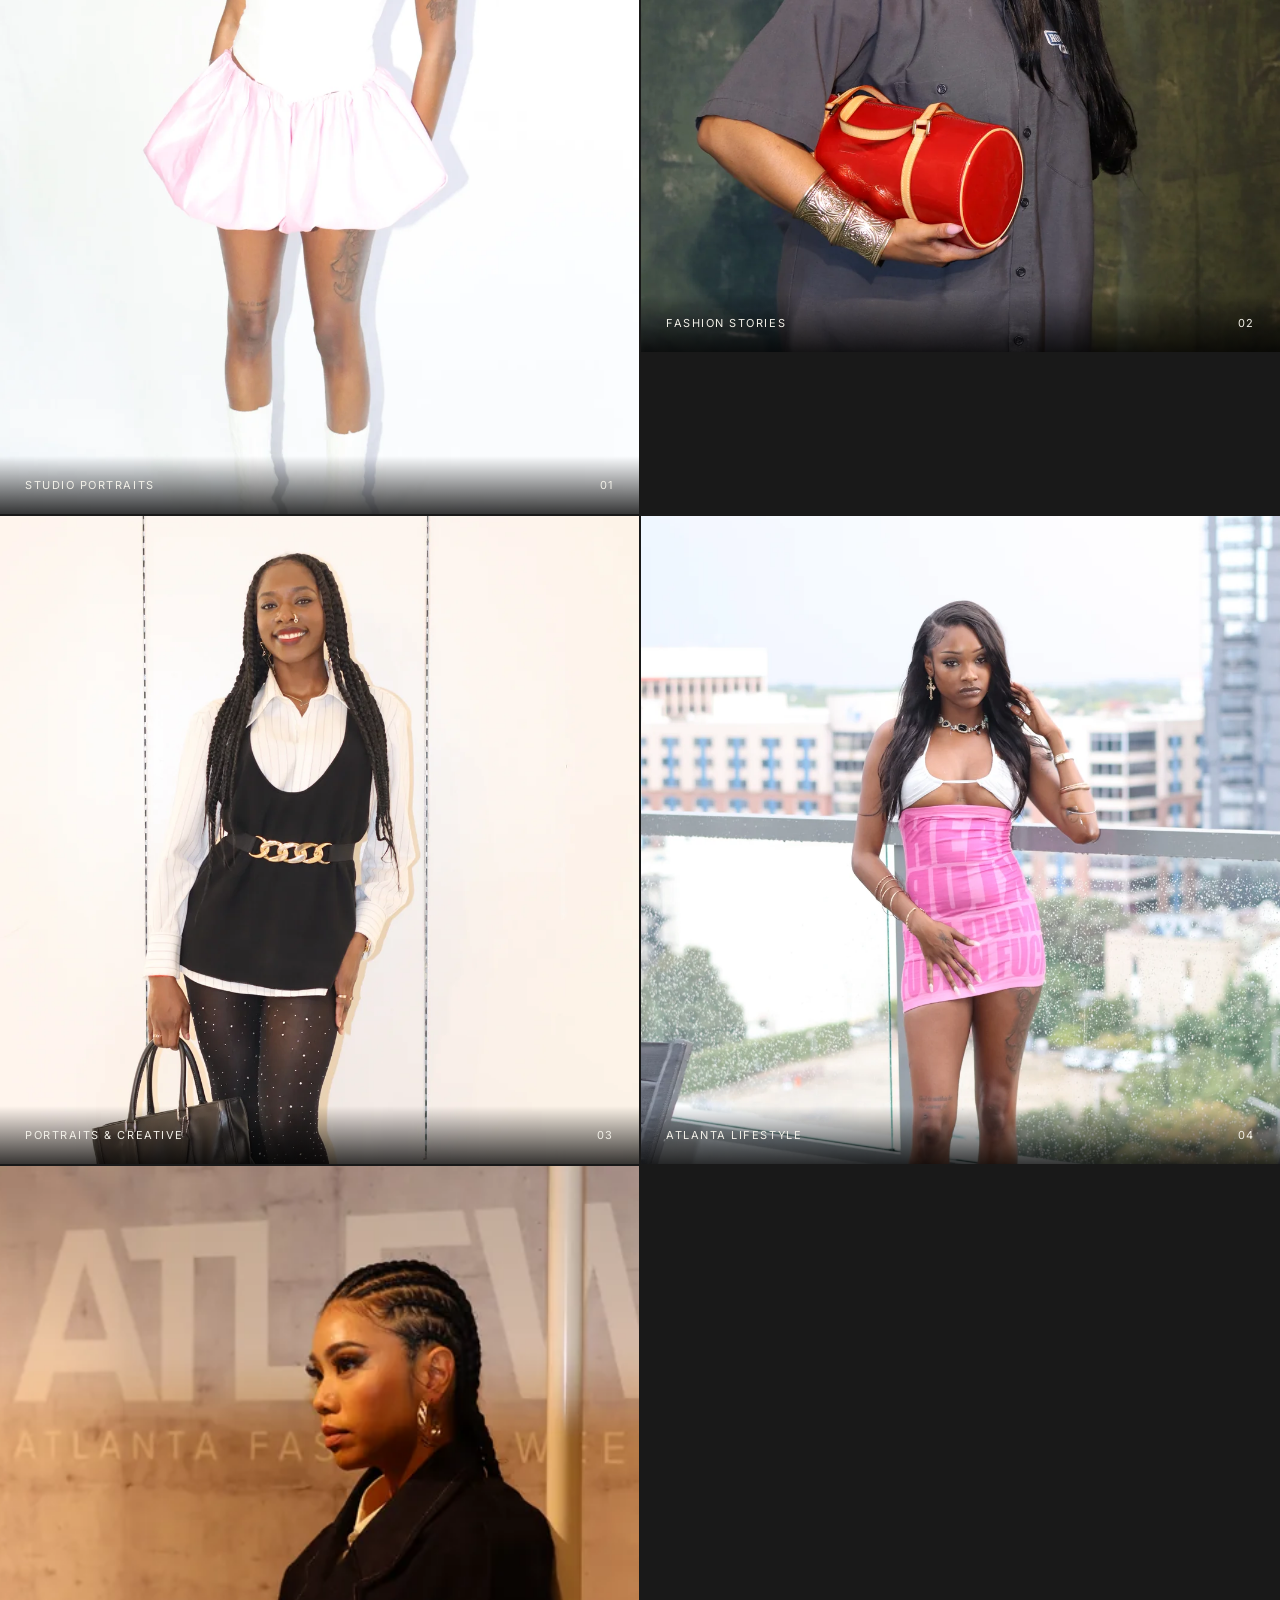
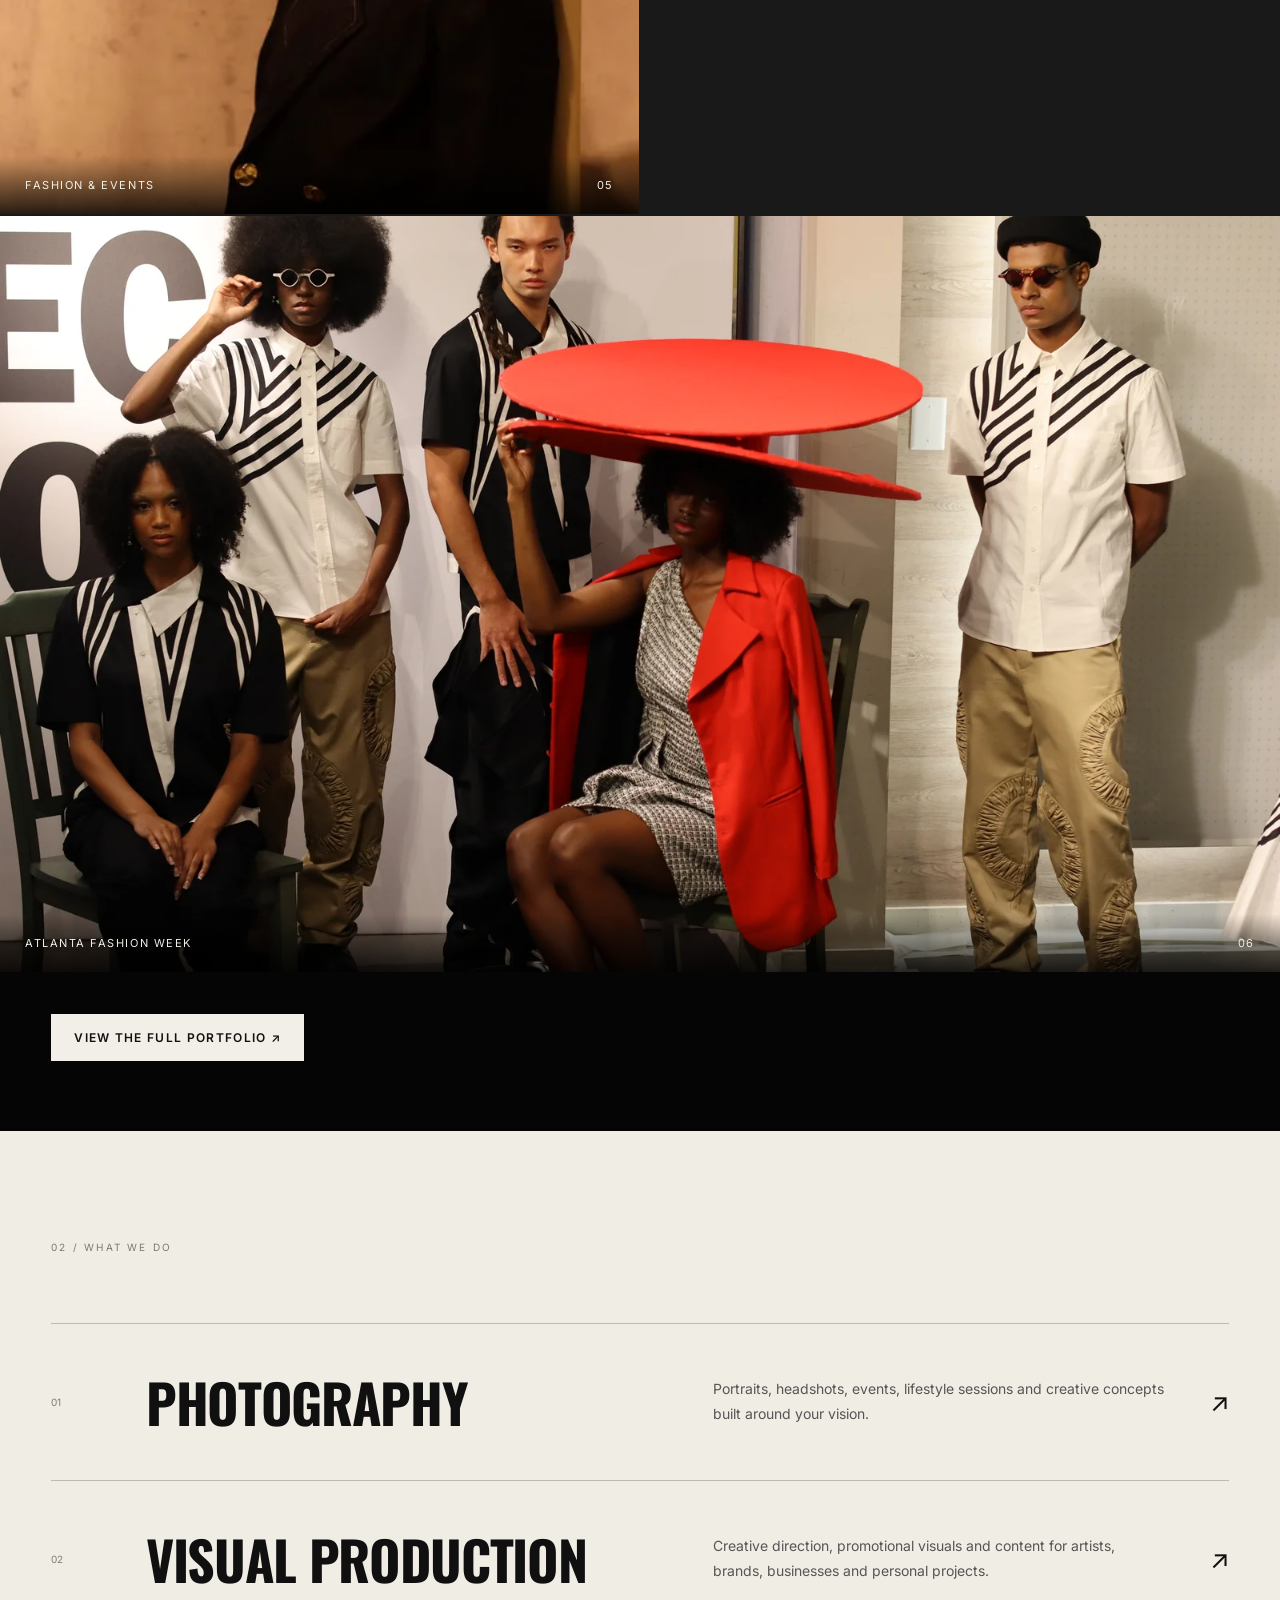
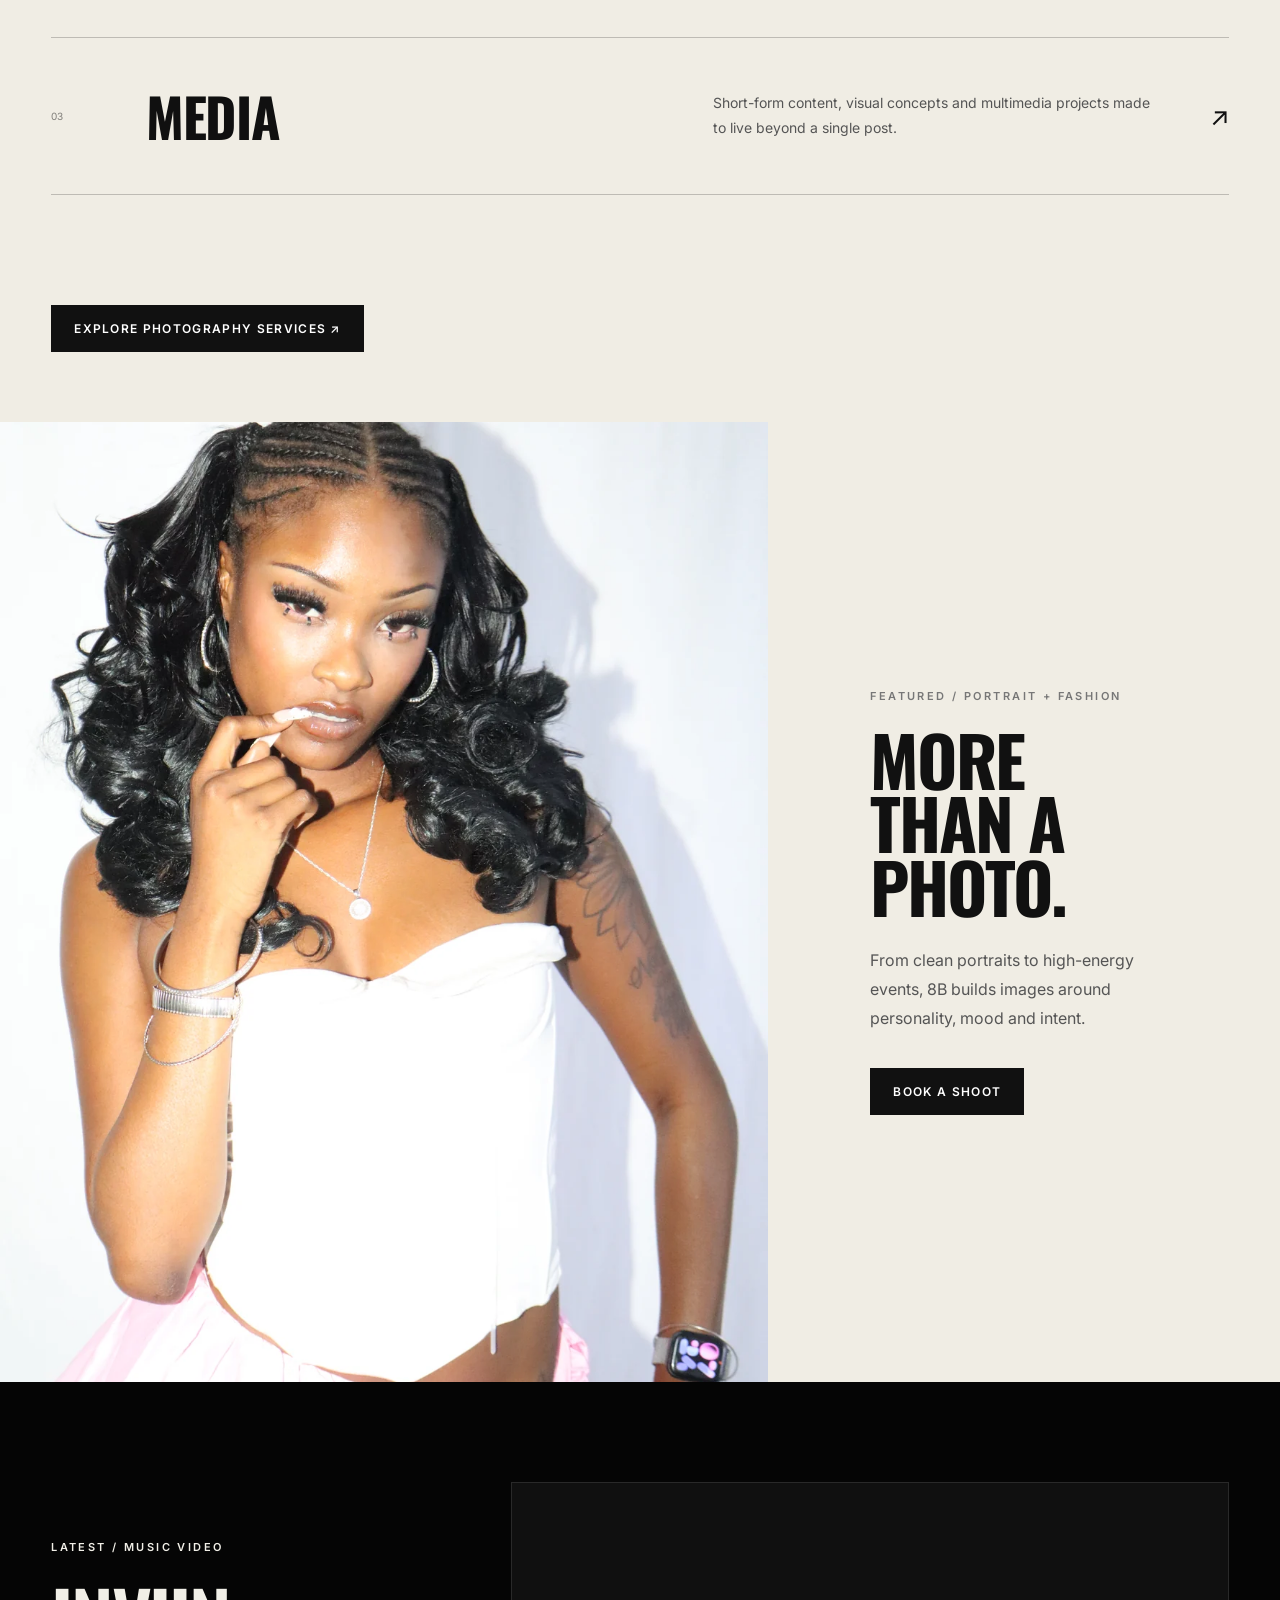
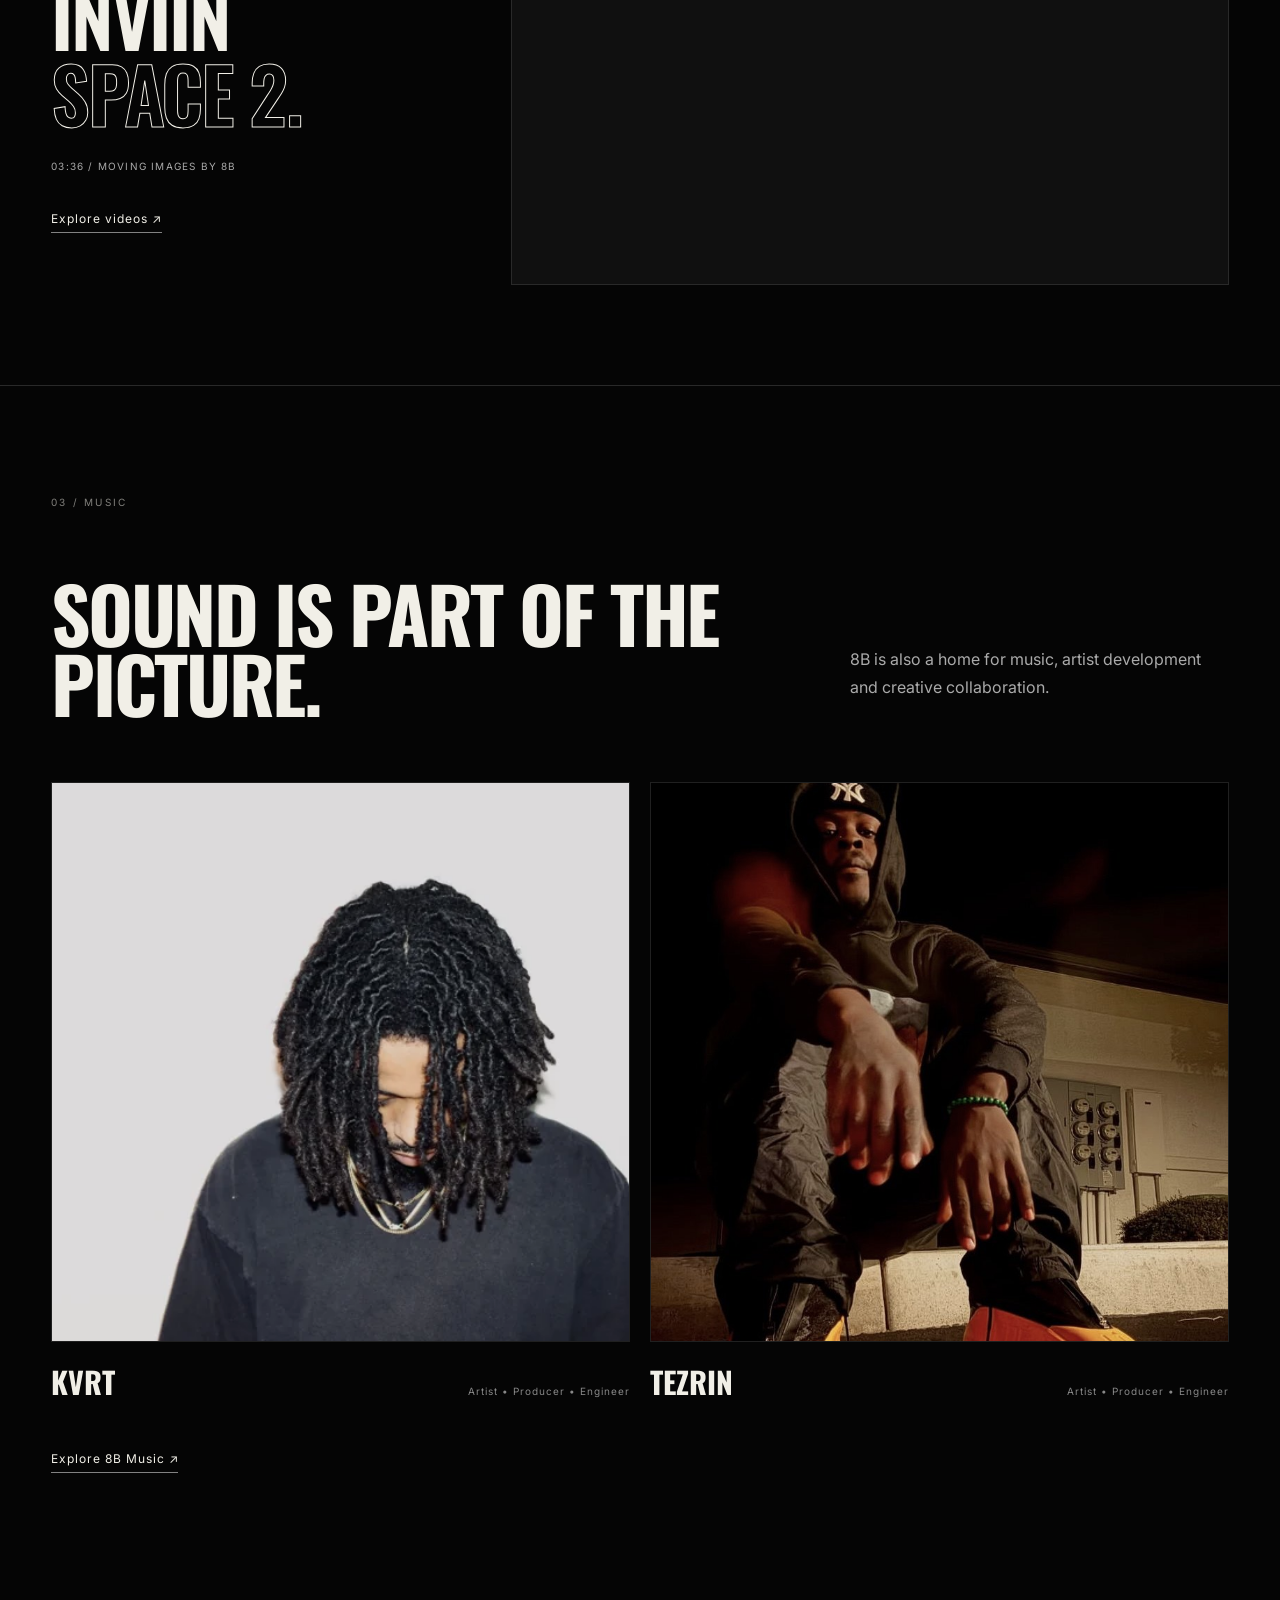
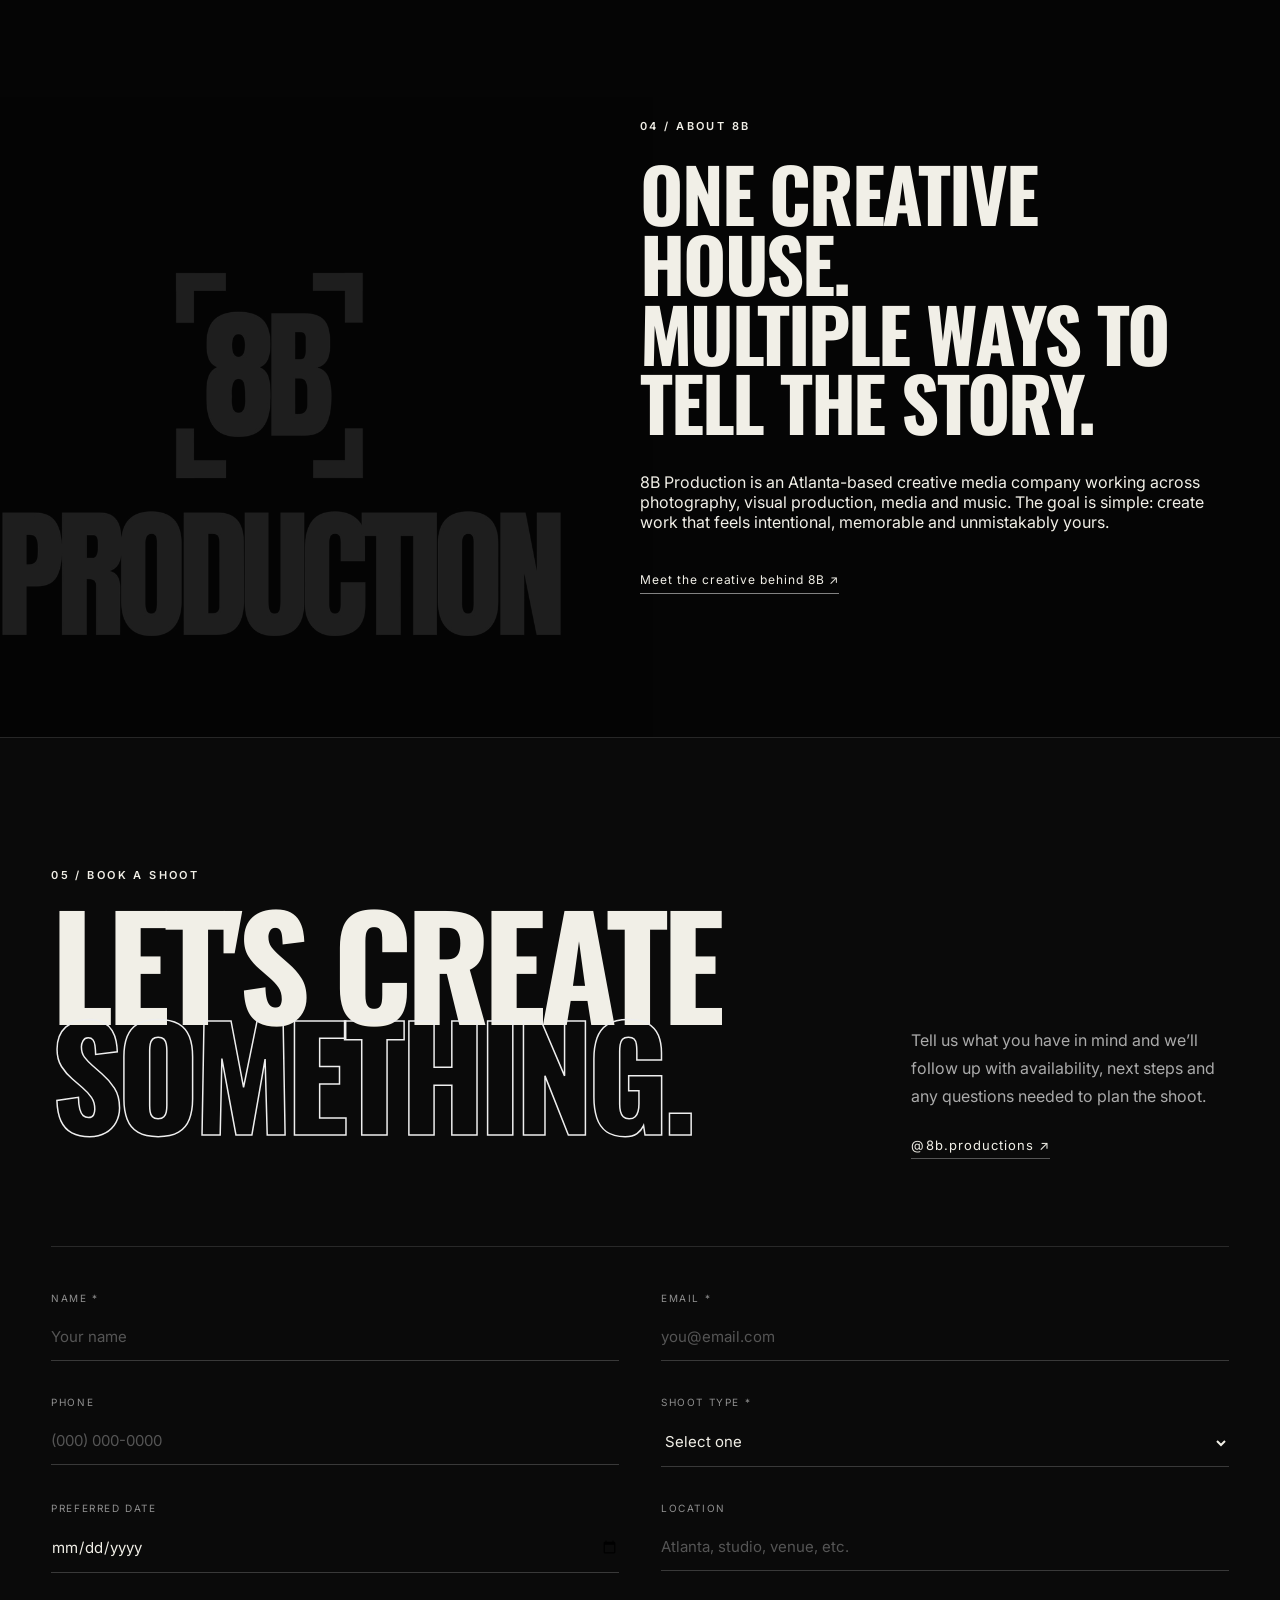
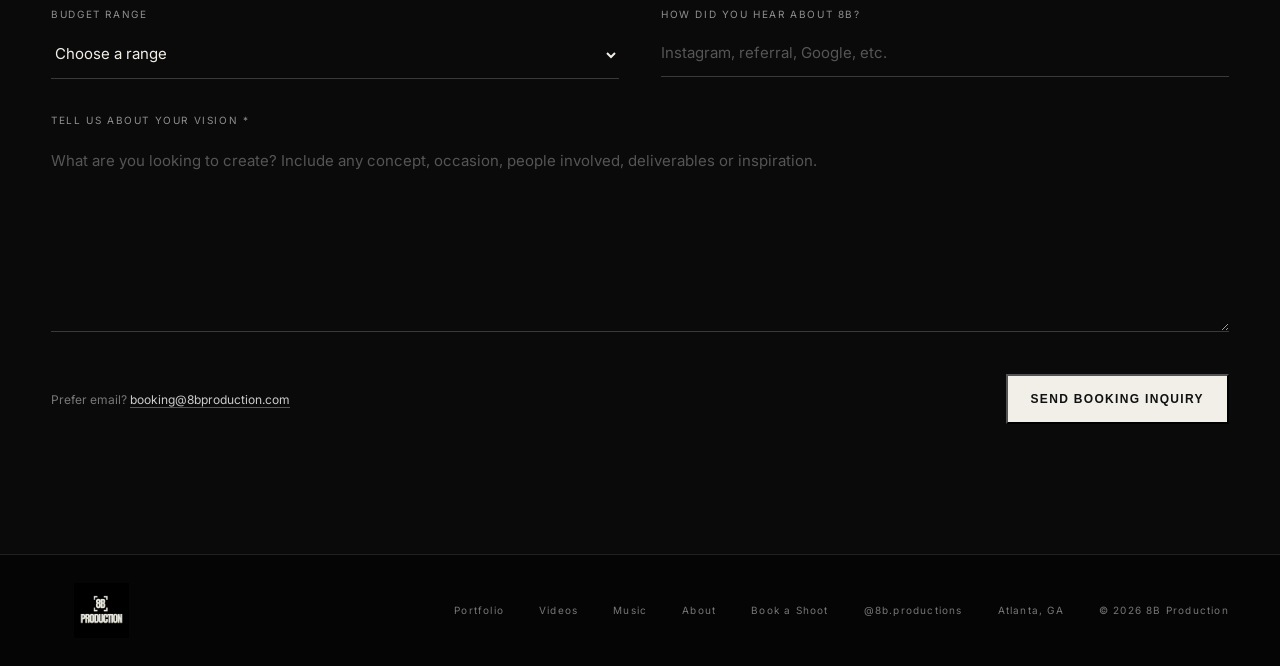
==== commit 1daf3bdb: "Blend the homepage logo into the header" ====
--- a/index.html
+++ b/index.html
@@ -11,7 +11,7 @@
   <link rel="preconnect" href="https://fonts.gstatic.com" crossorigin>
   <link href="https://fonts.googleapis.com/css2?family=Inter:wght@400;500;600&family=Oswald:wght@500;600;700&display=swap" rel="stylesheet">
   <link rel="stylesheet" href="assets/css/style.css?v=menus-2" />
-  <link rel="stylesheet" href="assets/css/pages.css" />
+  <link rel="stylesheet" href="assets/css/pages.css?v=header-logo" />
 <link rel="canonical" href="https://8bproduction.com/" /><meta property="og:title" content="8B Production — Photography • Visuals • Media" /><meta property="og:description" content="Atlanta photography, visual production, media and music." /><meta property="og:image" content="https://8bproduction.com/assets/images/selected/8b-5161-1600.webp" /><meta property="og:type" content="website" /></head>
 <body class="home-refreshed">
   <a class="site-skip" href="#main">Skip to content</a>
--- a/assets/css/pages.css
+++ b/assets/css/pages.css
@@ -57,3 +57,15 @@
   line-height: 1.7;
 }
 #music-videos, #artists { scroll-margin-top: 90px; }
+
+/* Use the artwork's light areas as the homepage header mark. */
+@supports (mask-mode: luminance) {
+  .home-refreshed .site-header .brand img { display: none; }
+  .home-refreshed .site-header .brand::after {
+    content: "";
+    display: block;
+    height: 100%;
+    background-color: #f1efe7;
+    mask: url("../images/8b-logo.jpg") center / contain no-repeat luminance;
+  }
+}
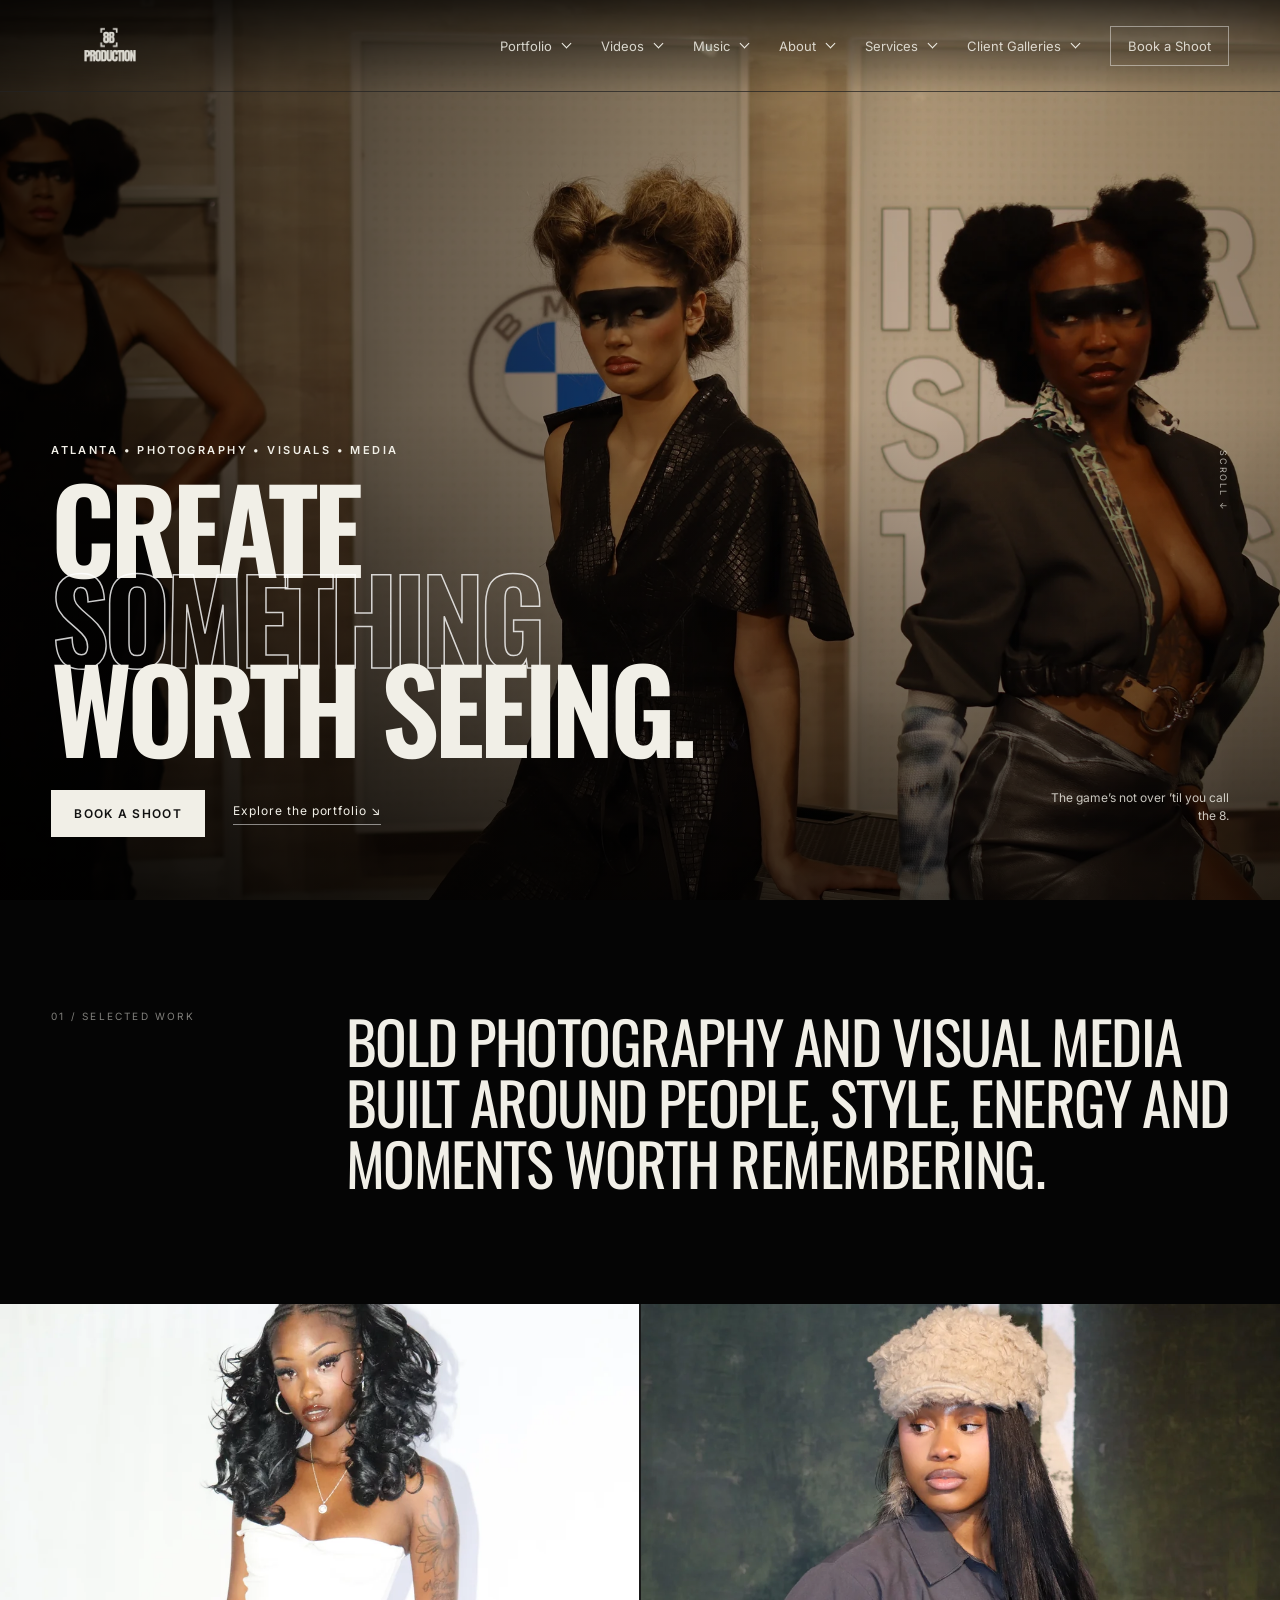
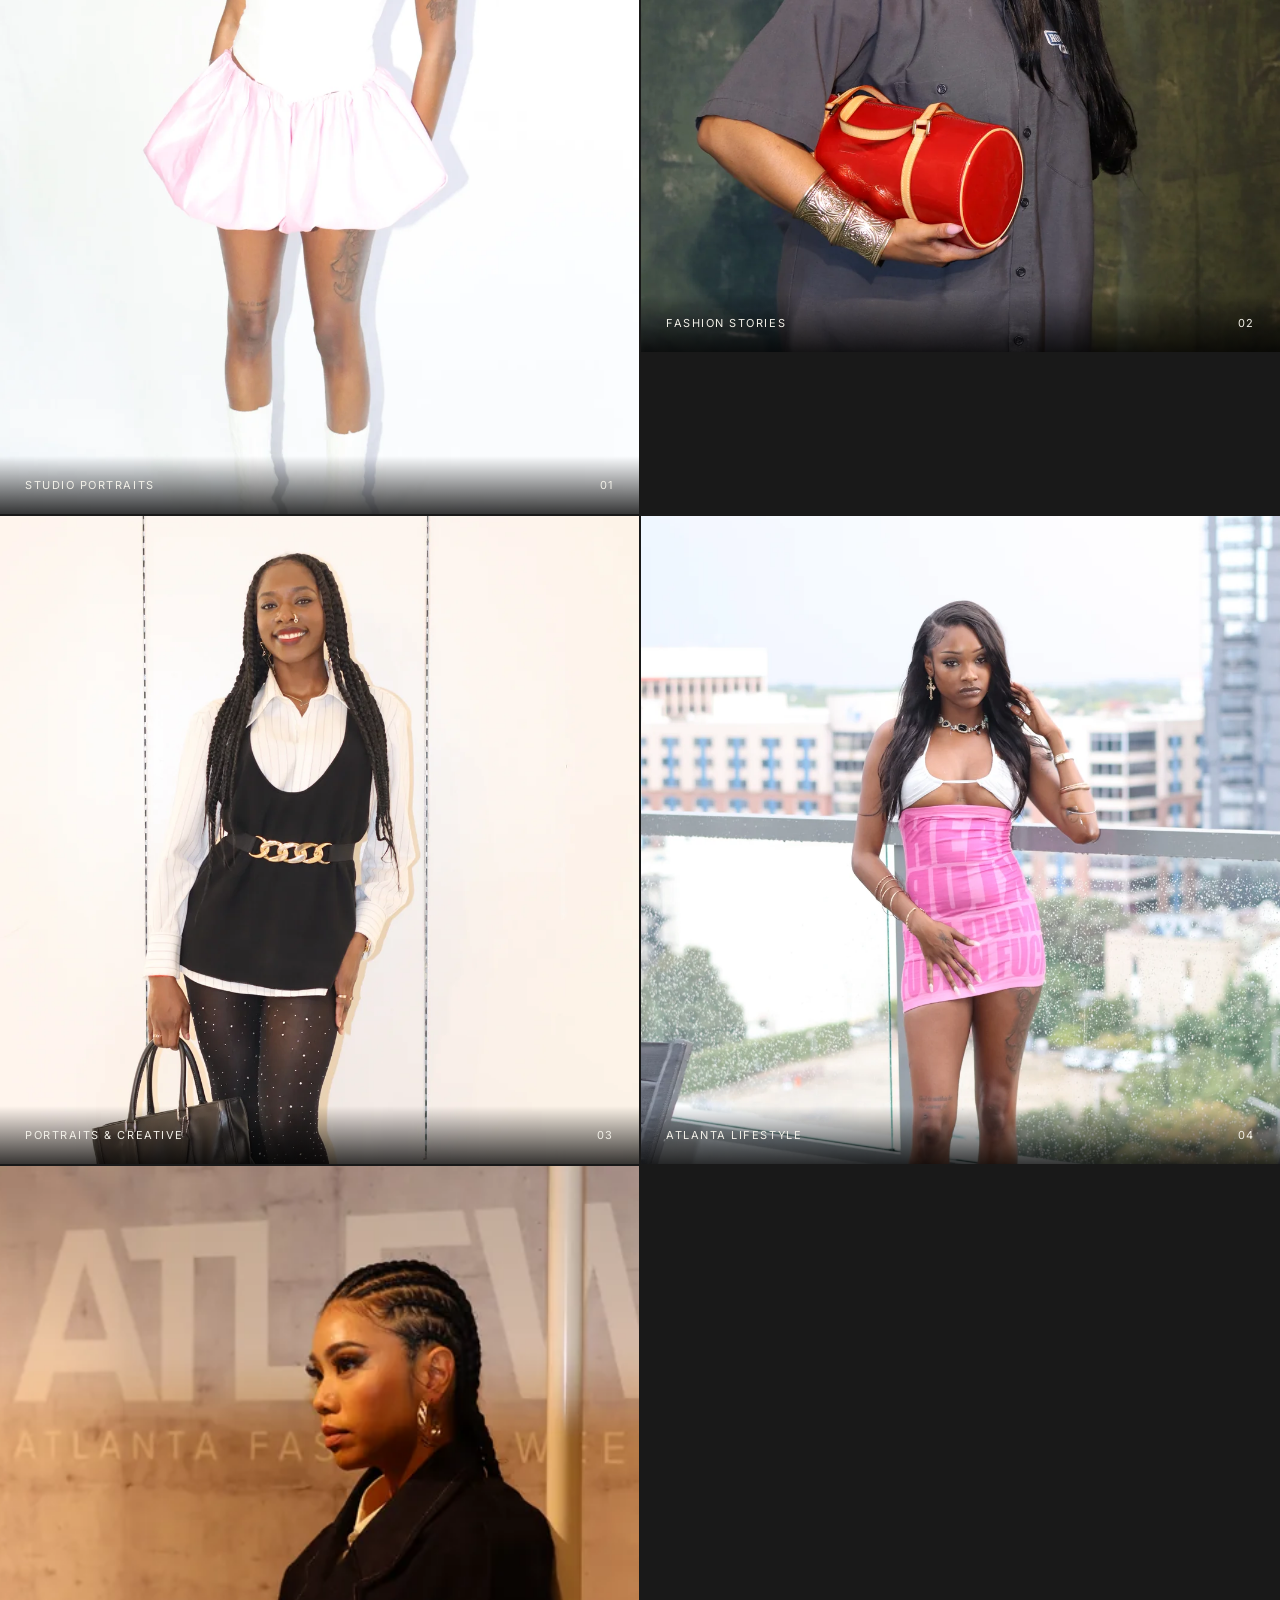
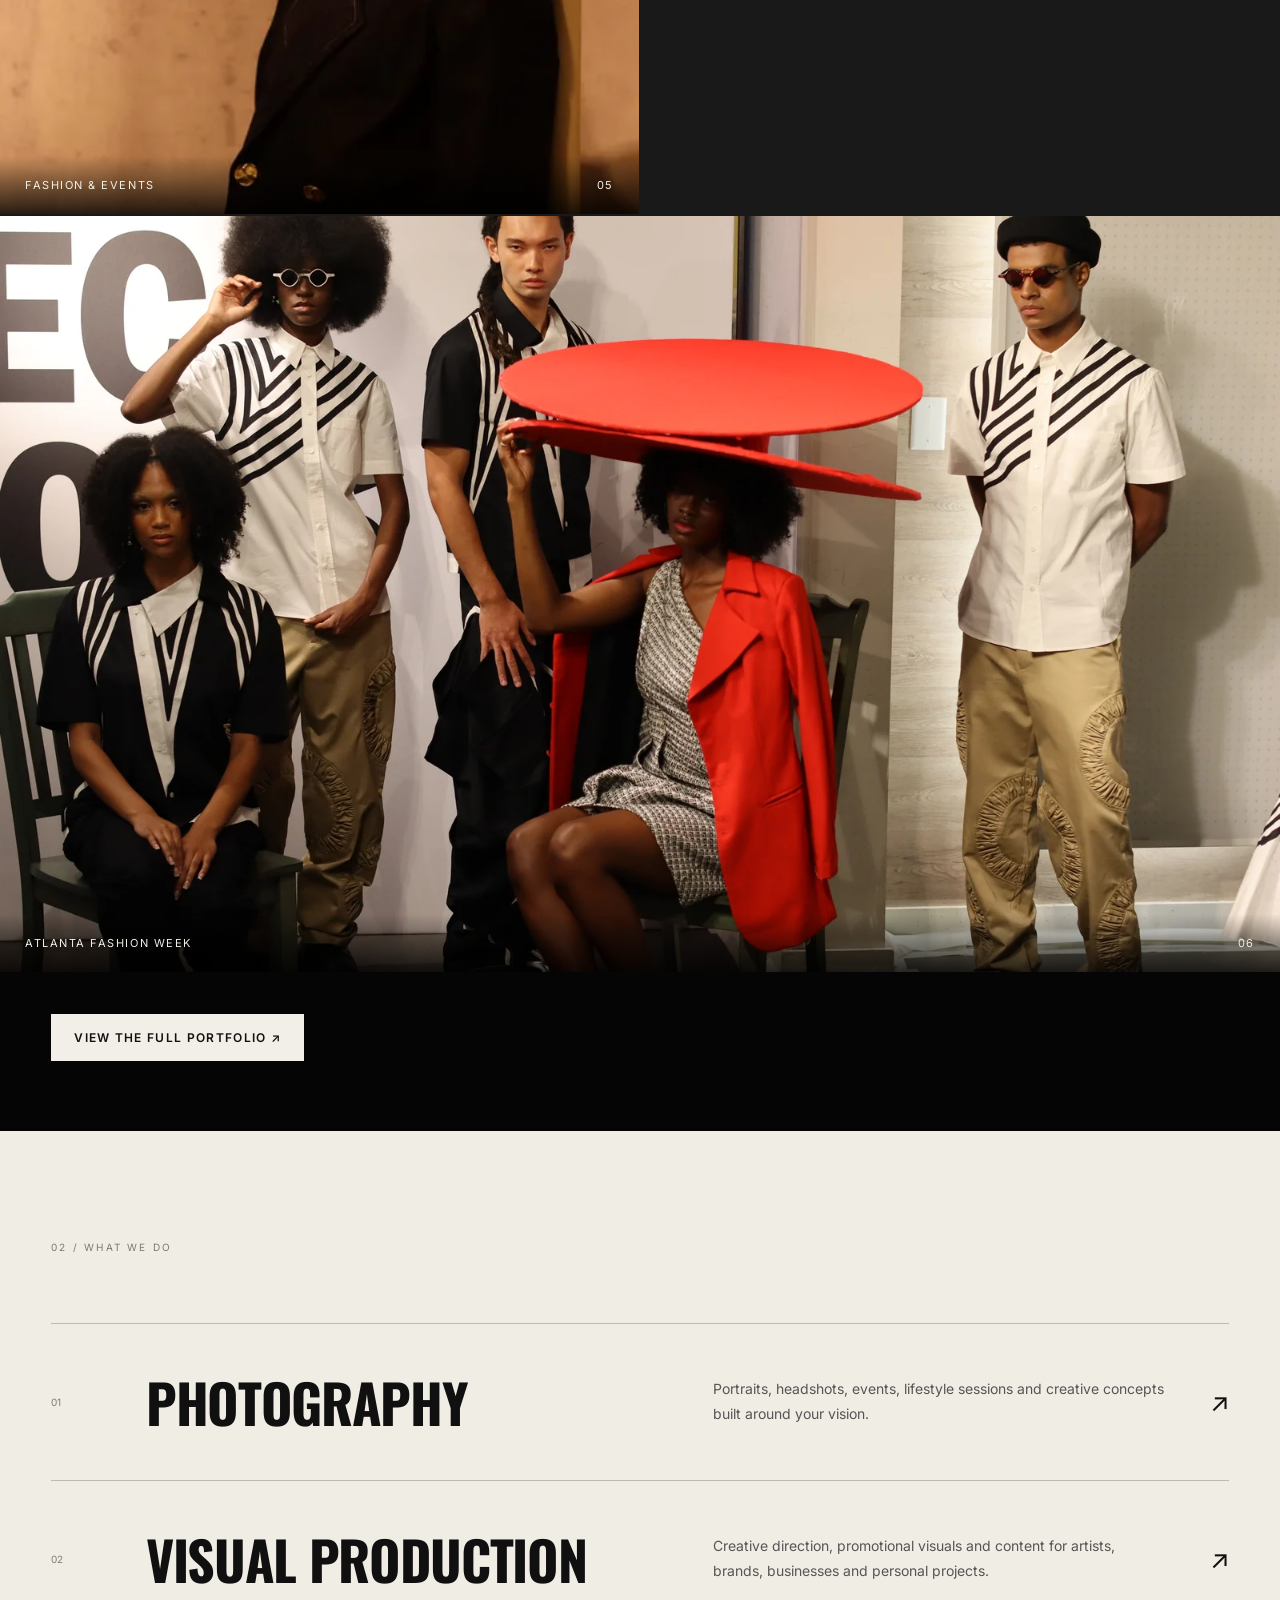
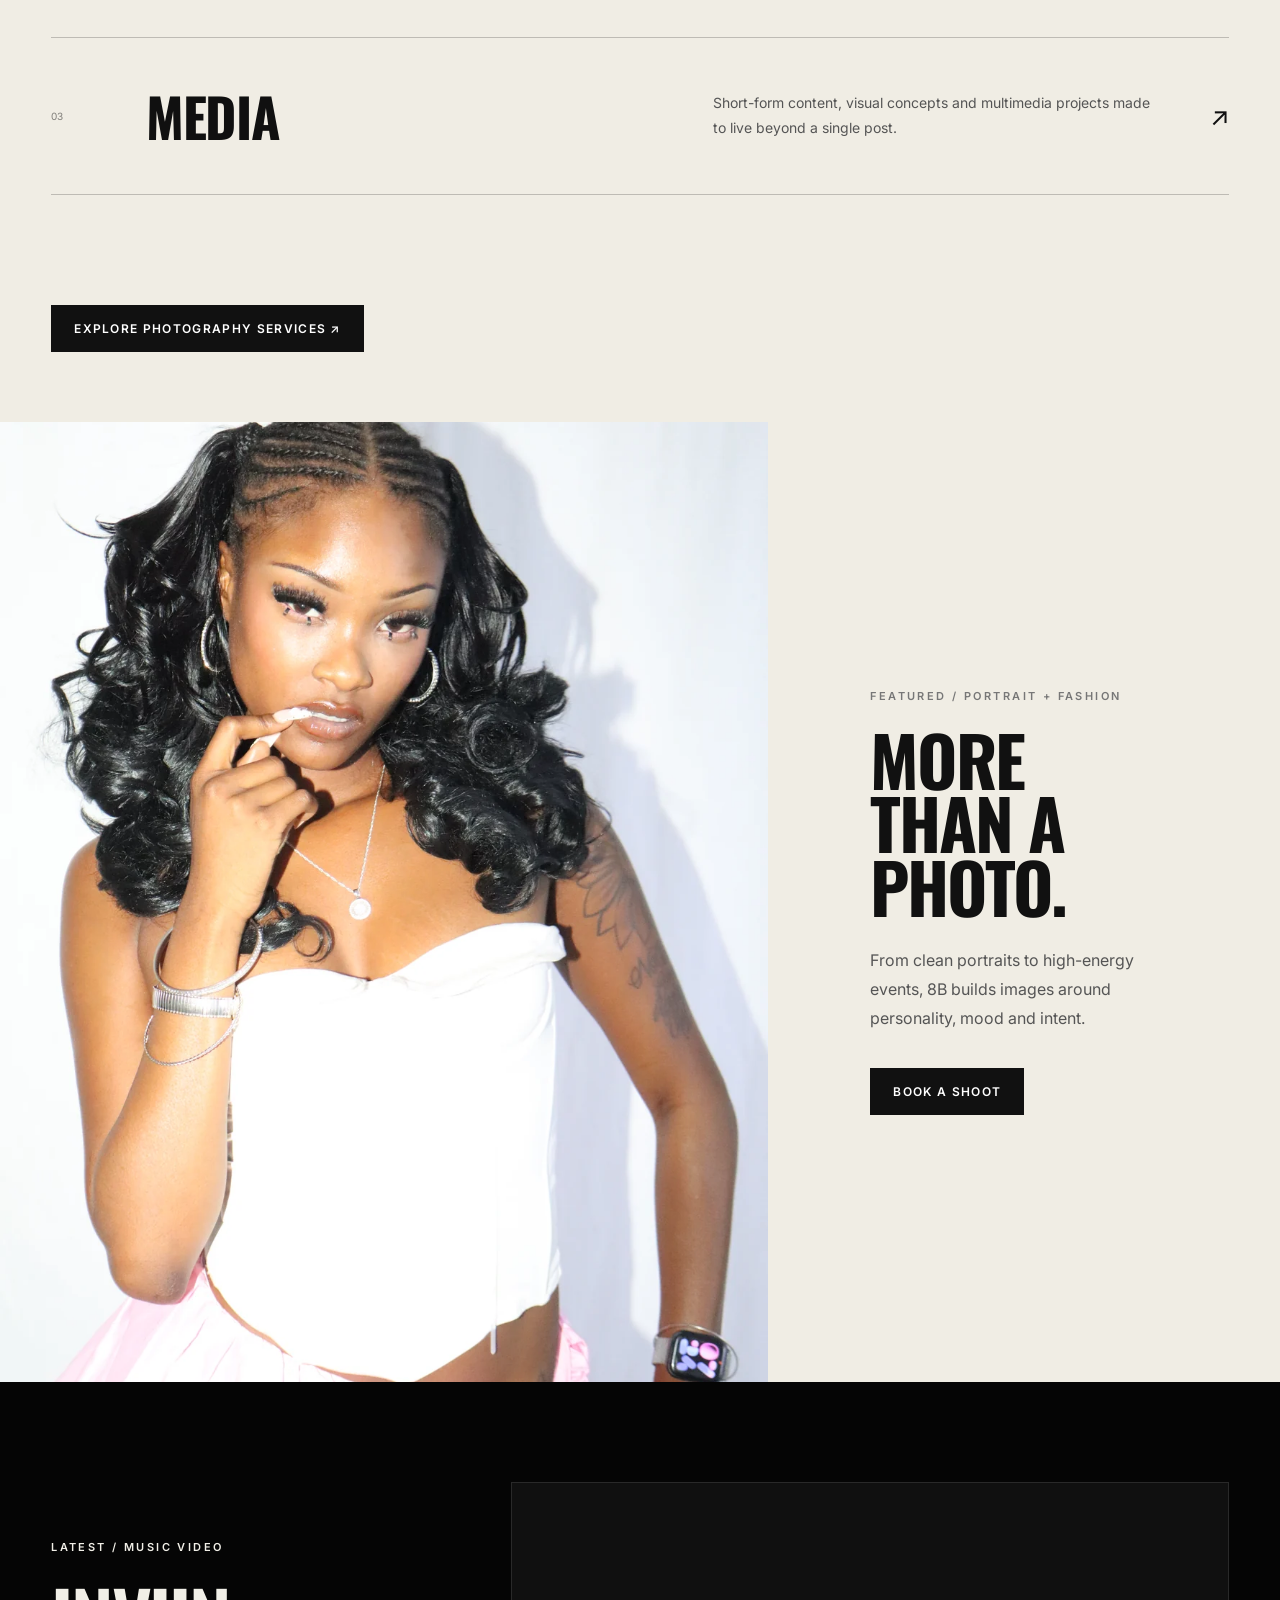
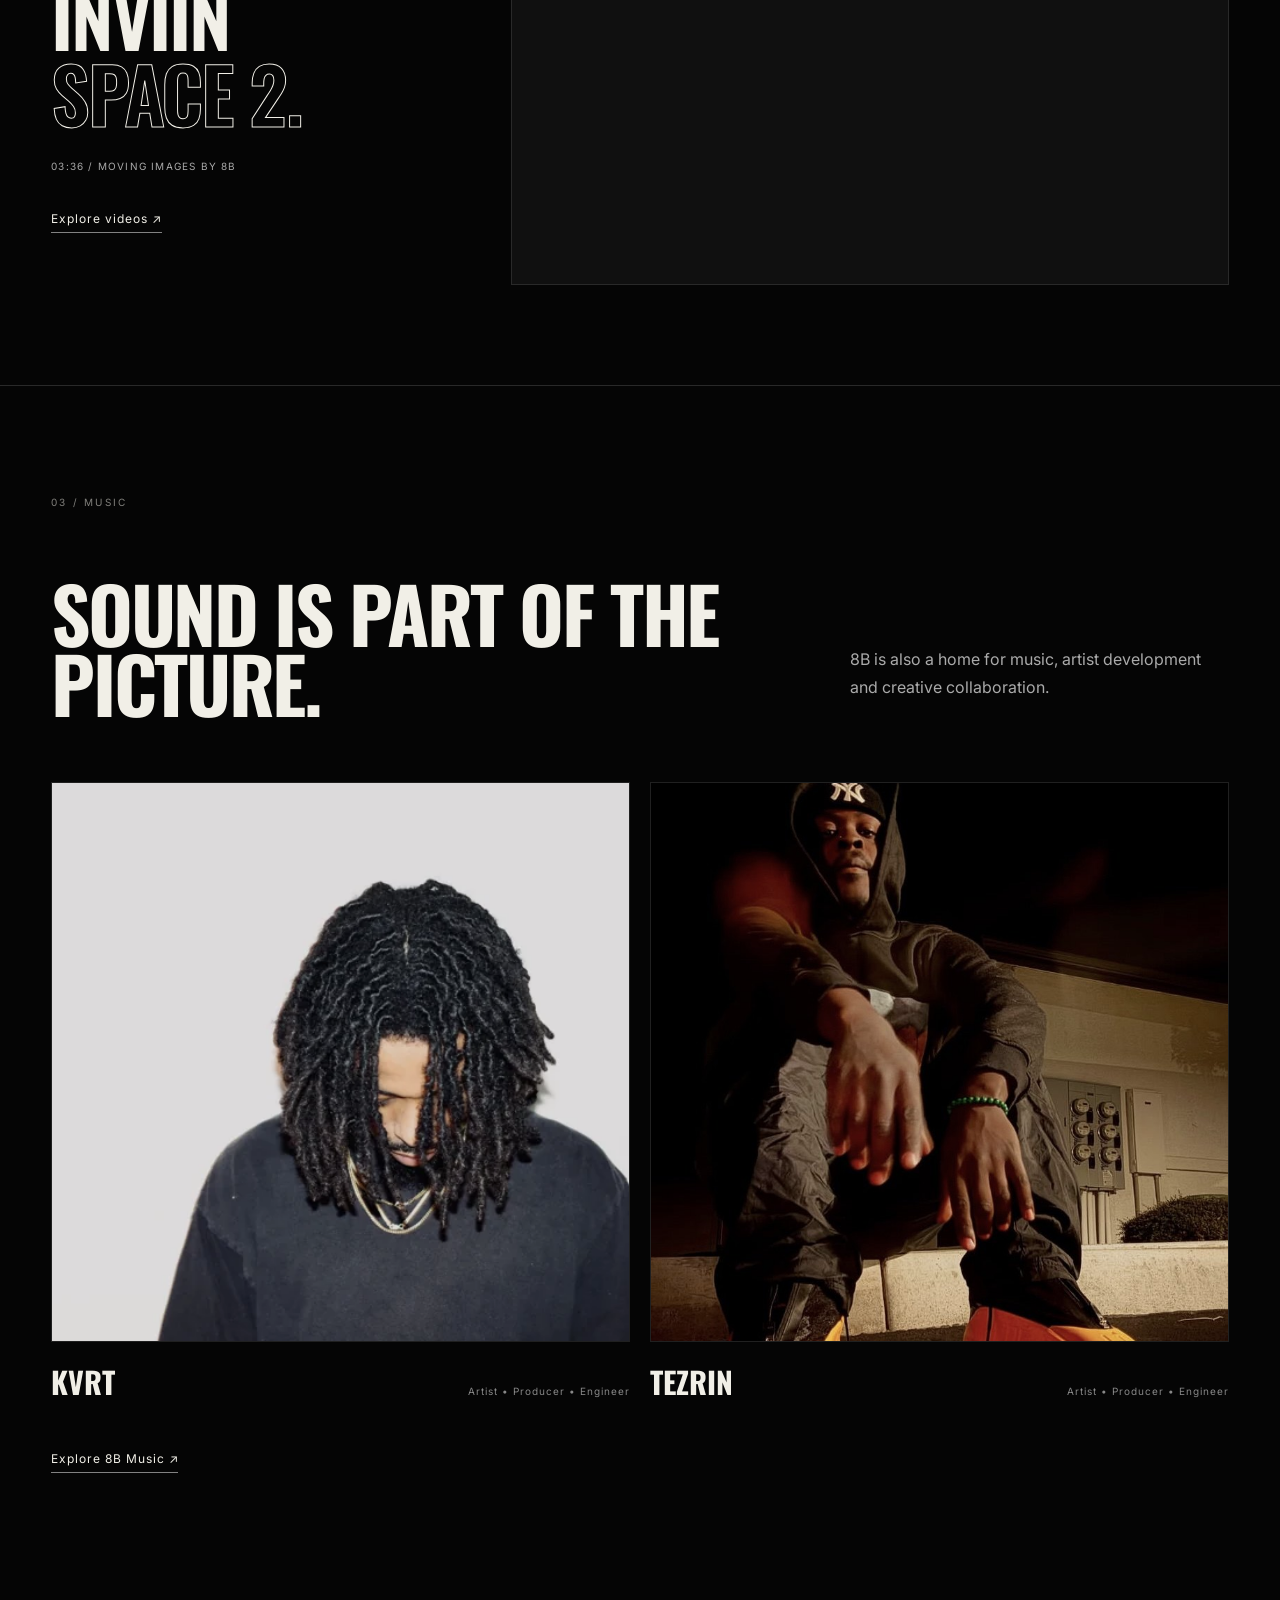
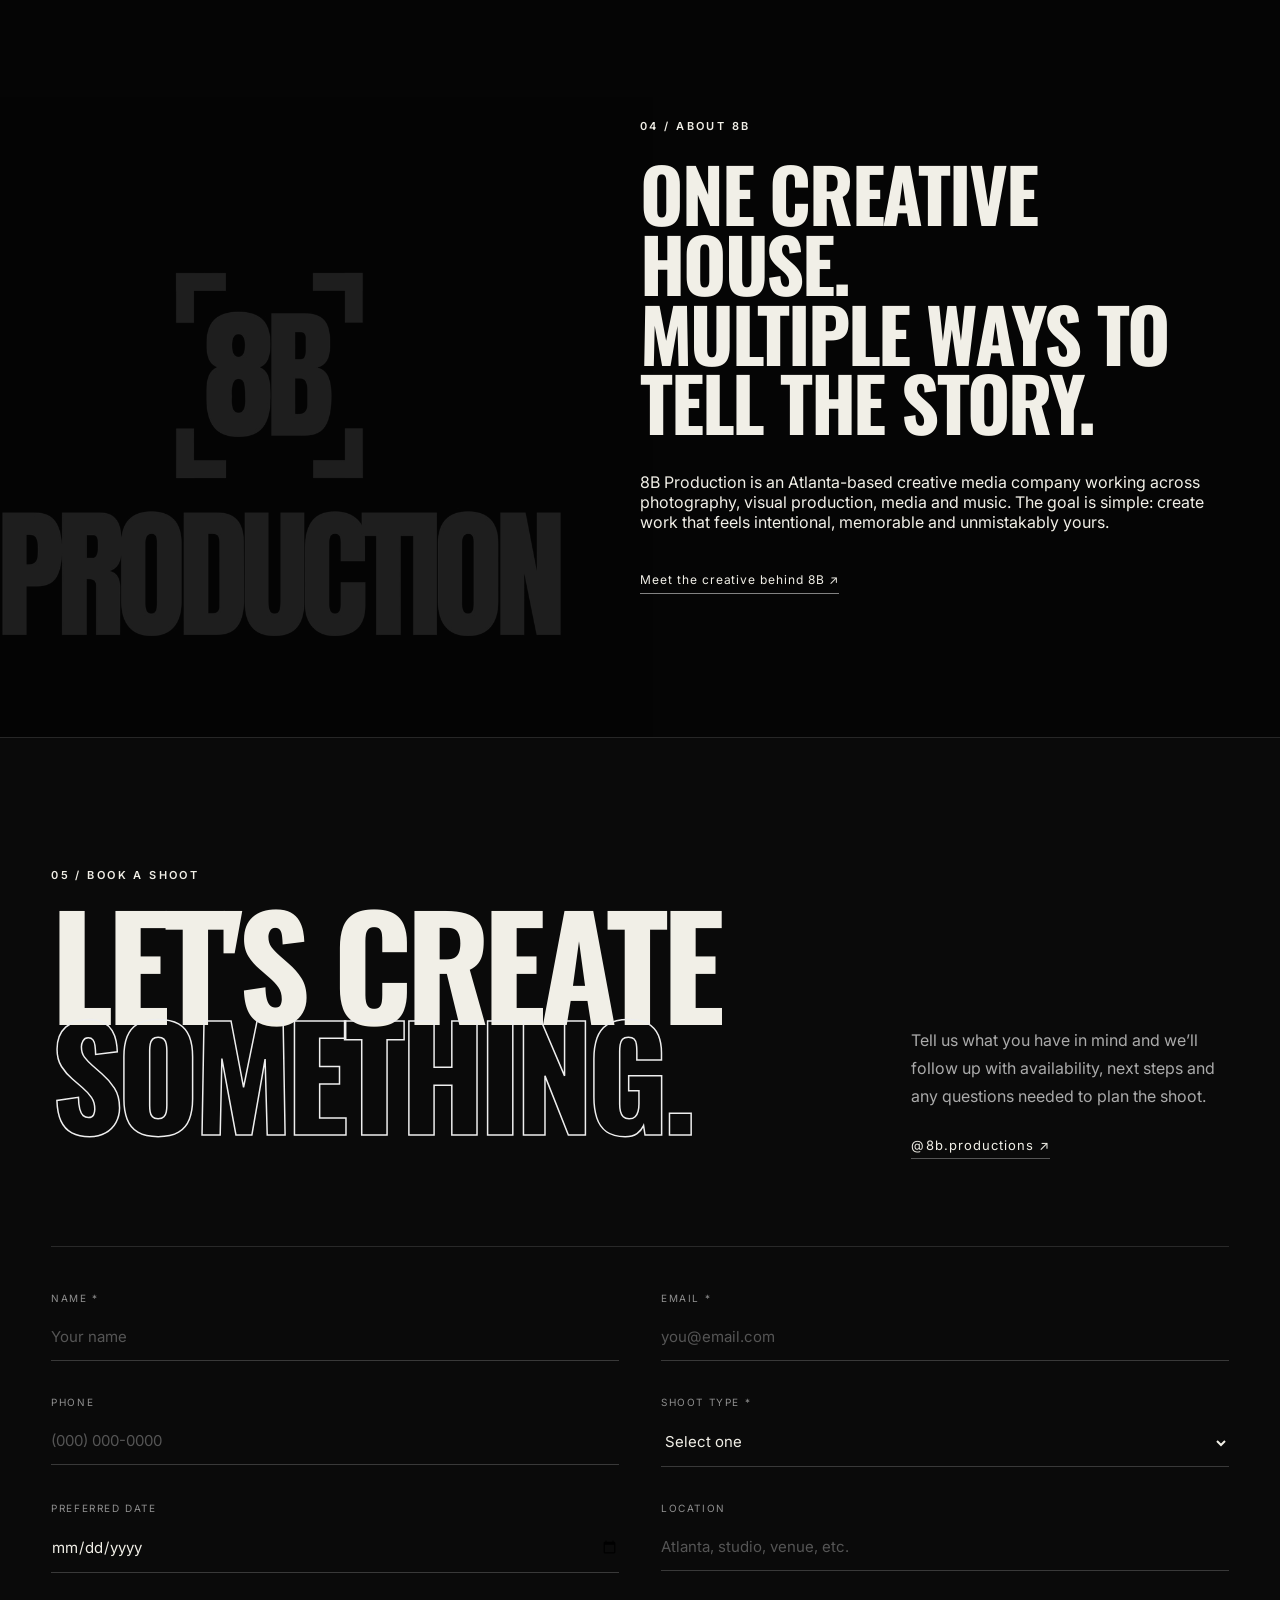
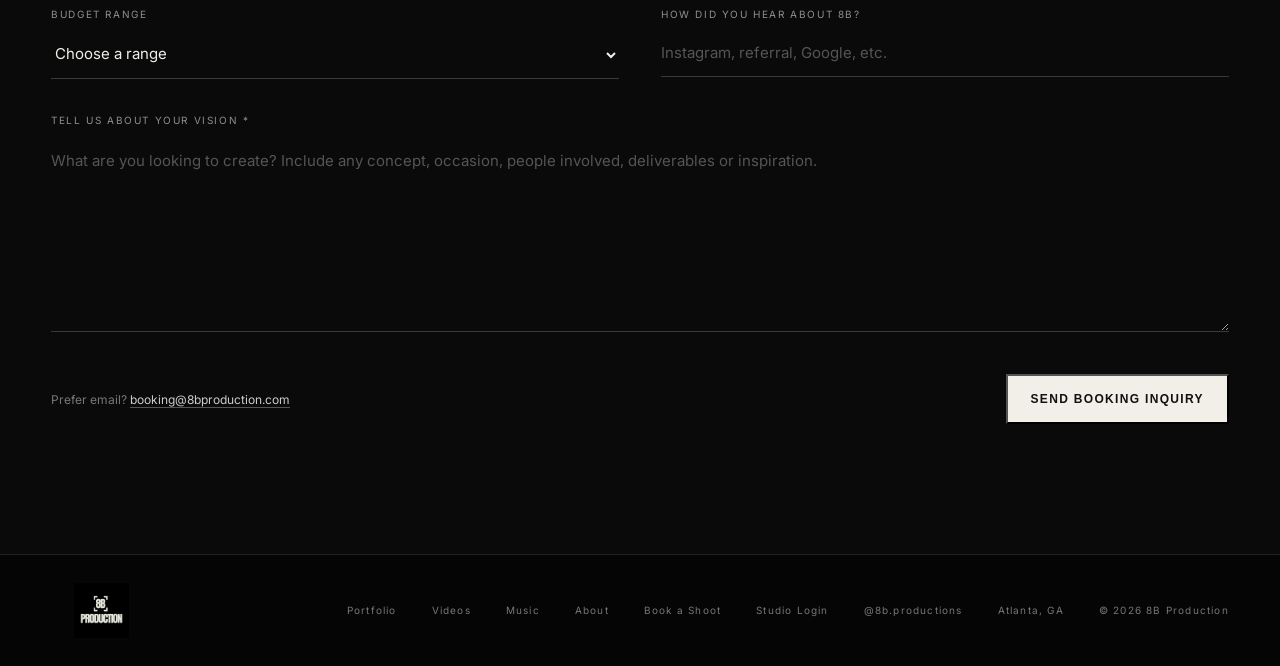
==== commit 36b339a0: "Add Studio Login to the site footer" ====
--- a/index.html
+++ b/index.html
@@ -248,7 +248,7 @@
 
   <footer>
     <a class="brand footer-brand" href="index.html" aria-label="8B Production home"><img src="assets/images/8b-logo.jpg" alt="8B Production logo" width="100" height="55"></a>
-    <div class="footer-meta"><a href="portfolio.html">Portfolio</a><a href="videos.html">Videos</a><a href="music.html">Music</a><a href="about.html">About</a><a href="contact.html">Book a Shoot</a><a href="https://www.instagram.com/8b.productions/" target="_blank" rel="noopener">@8b.productions</a><span>Atlanta, GA</span><span>© <span id="year"></span> 8B Production</span></div>
+    <div class="footer-meta"><a href="portfolio.html">Portfolio</a><a href="videos.html">Videos</a><a href="music.html">Music</a><a href="about.html">About</a><a href="contact.html">Book a Shoot</a><a href="https://eightb-client-delivery.info-c79e.chatgpt.site/admin">Studio Login</a><a href="https://www.instagram.com/8b.productions/" target="_blank" rel="noopener">@8b.productions</a><span>Atlanta, GA</span><span>© <span id="year"></span> 8B Production</span></div>
   </footer>
 
   <script src="assets/js/main.js?v=menus-3"></script>
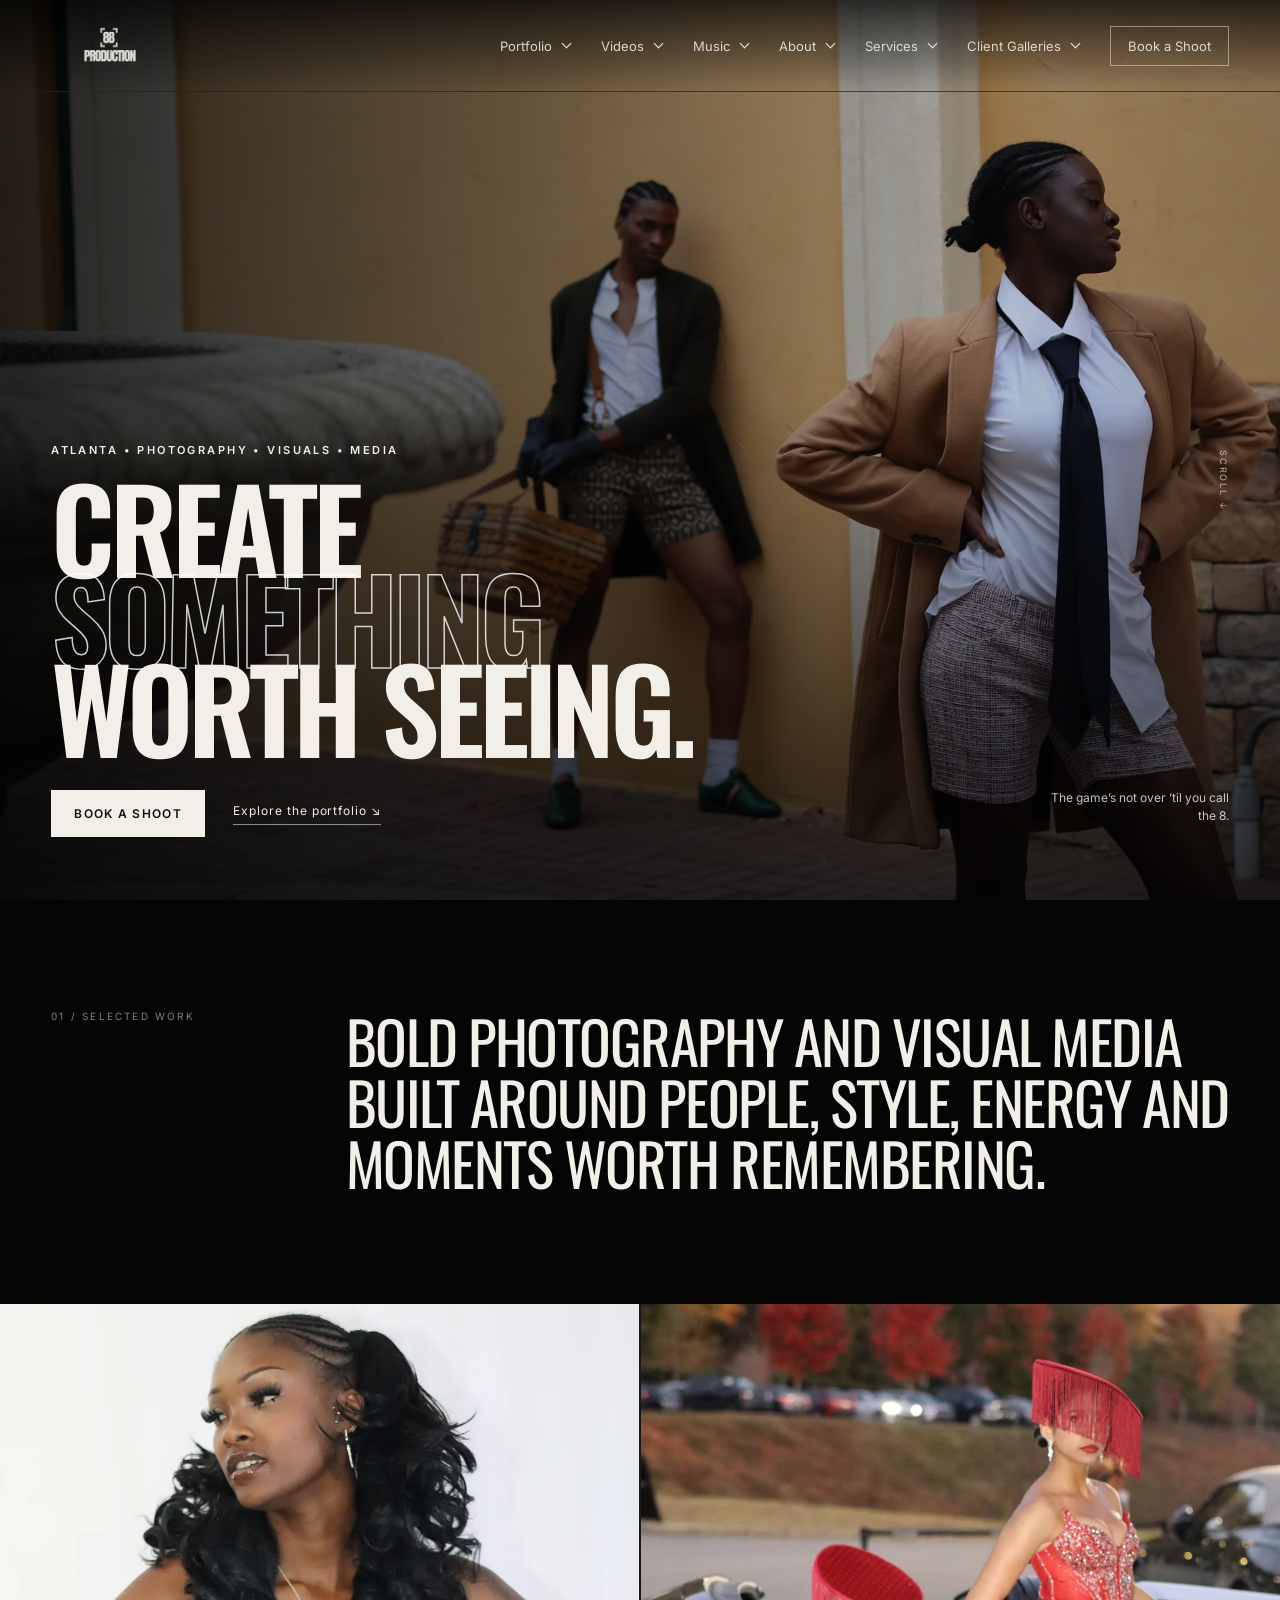
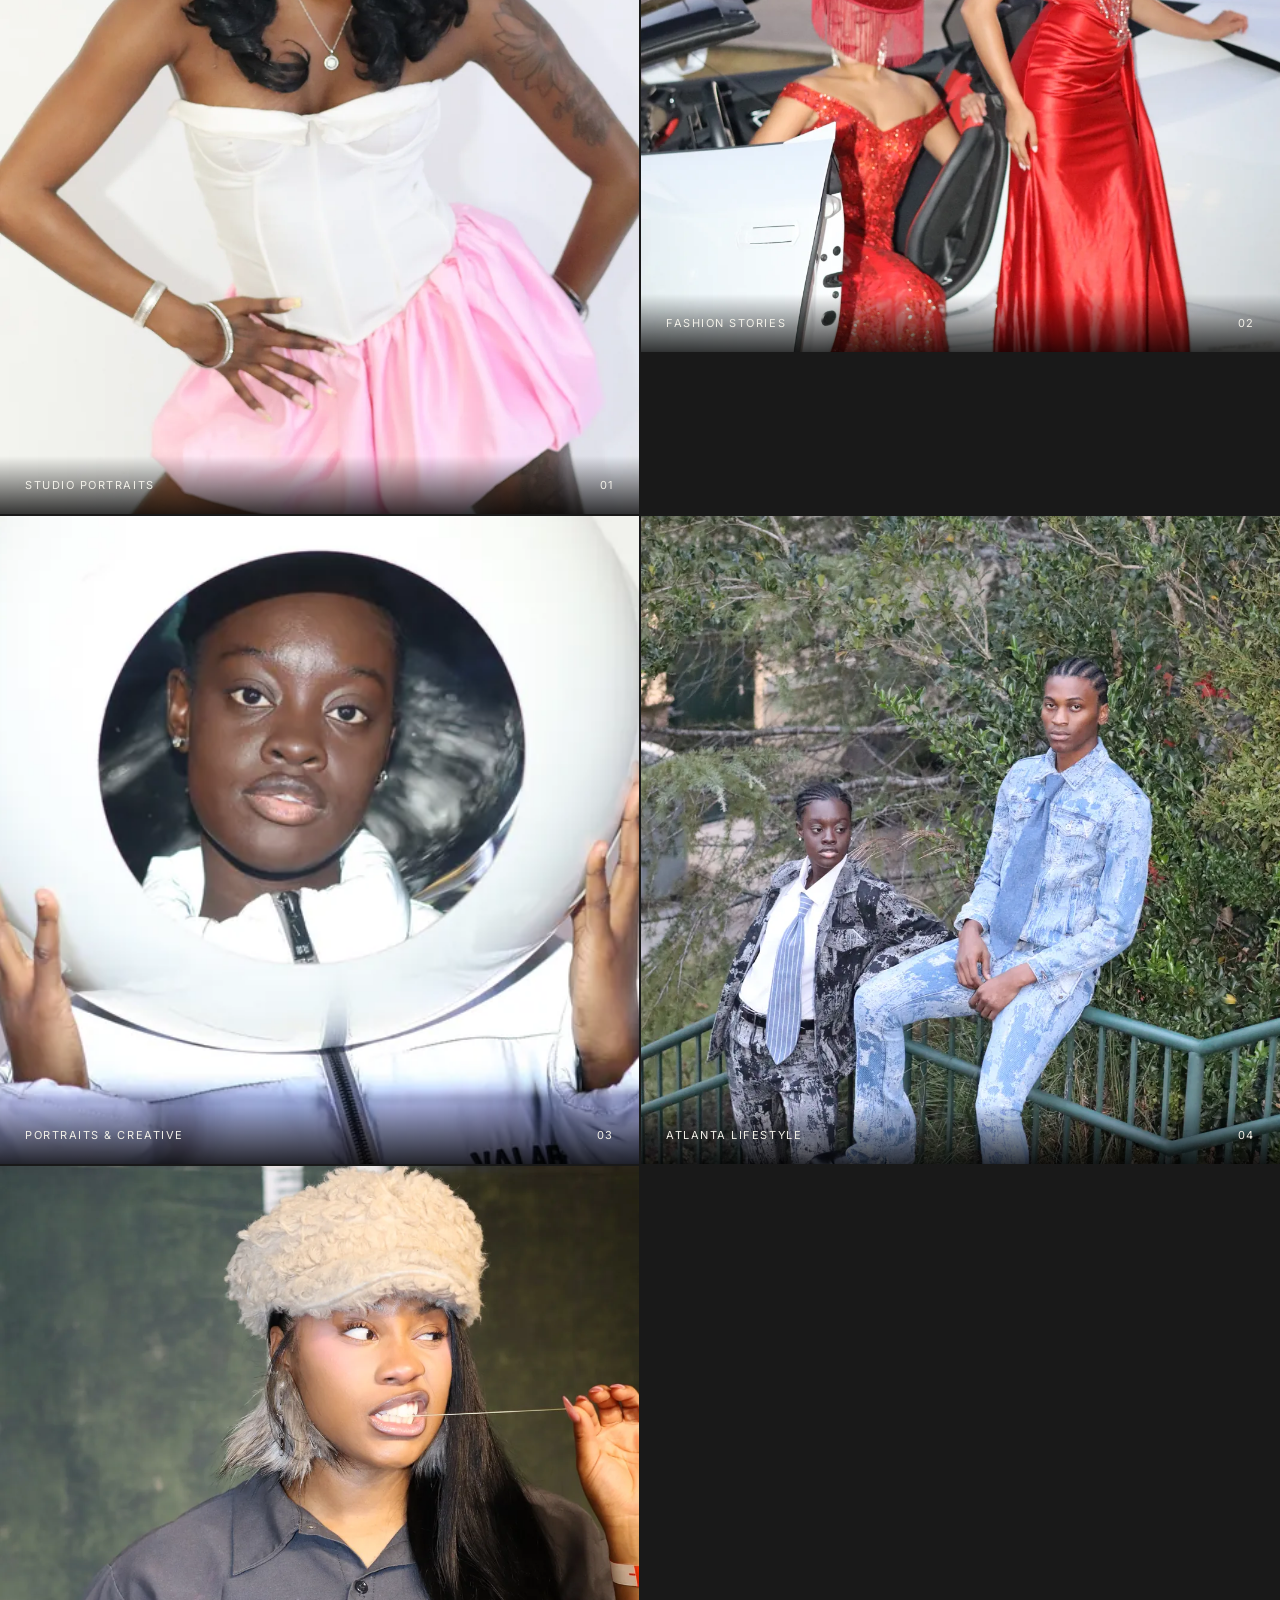
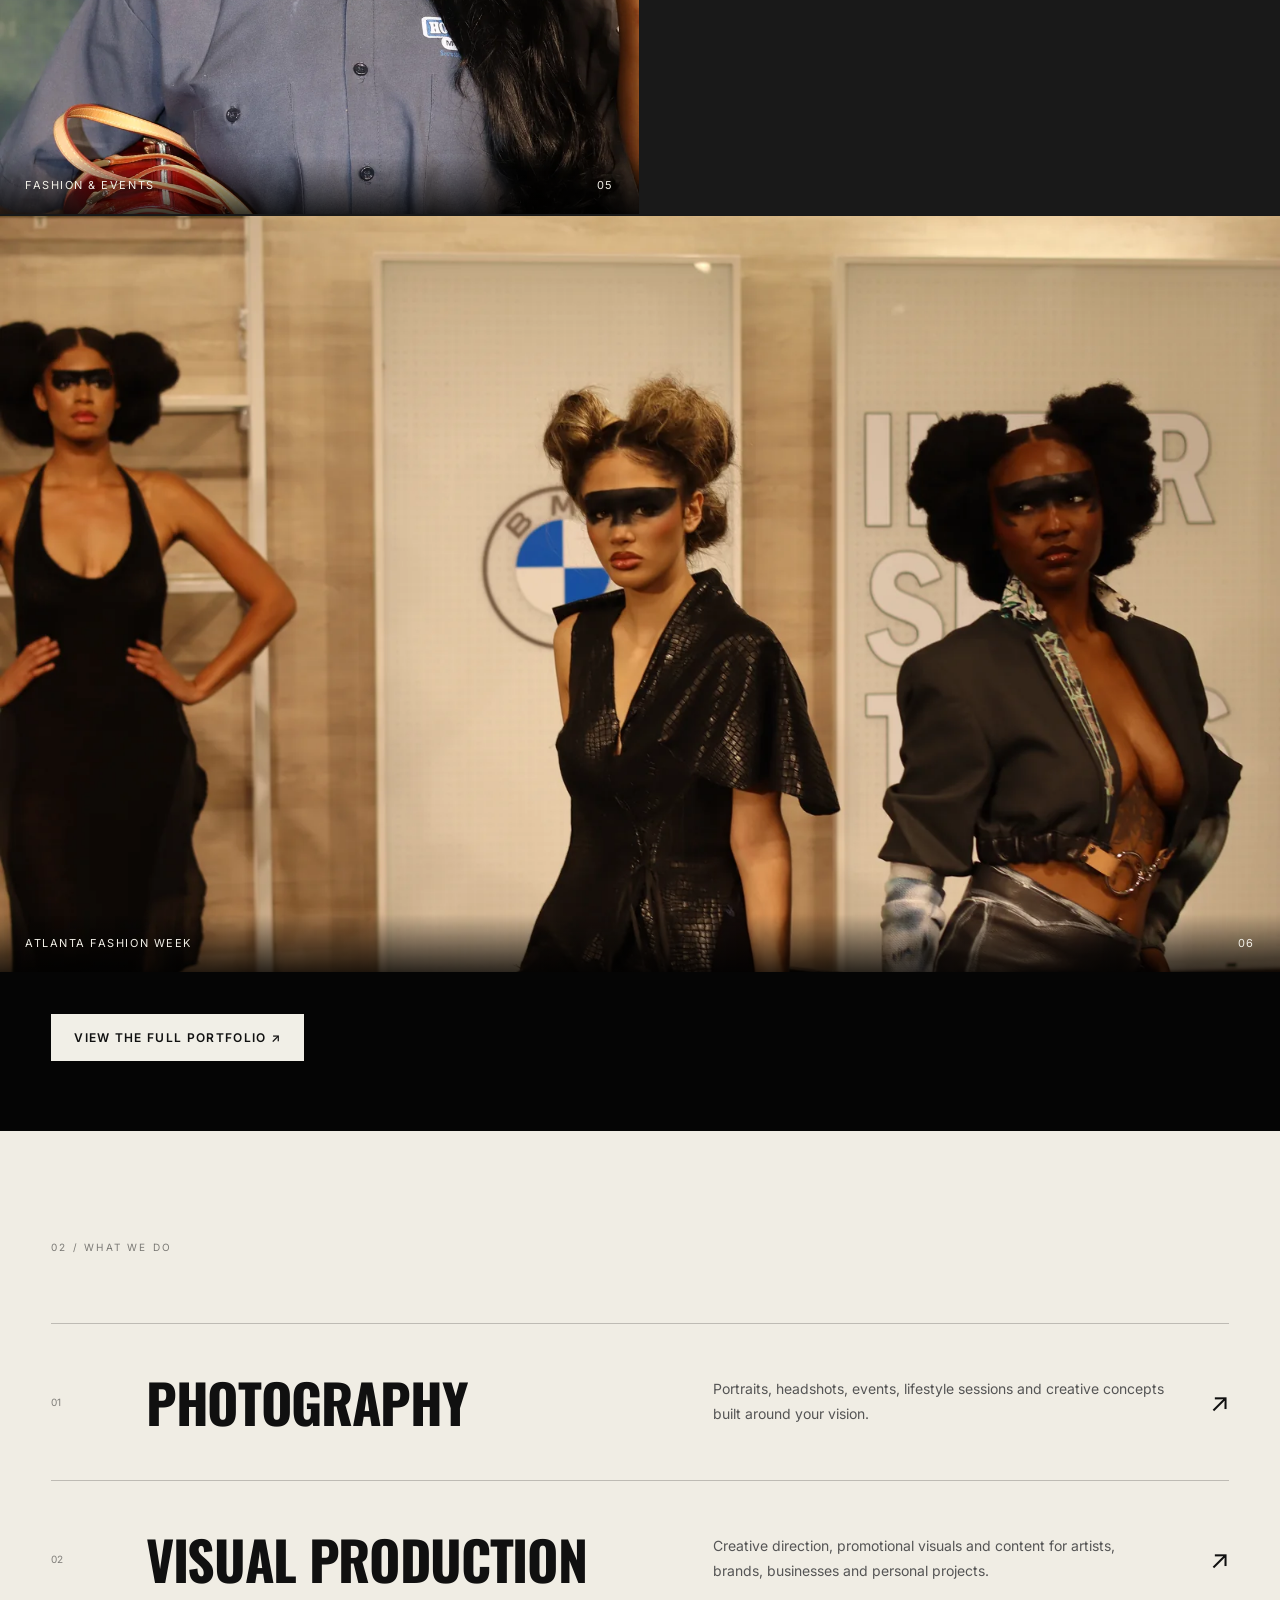
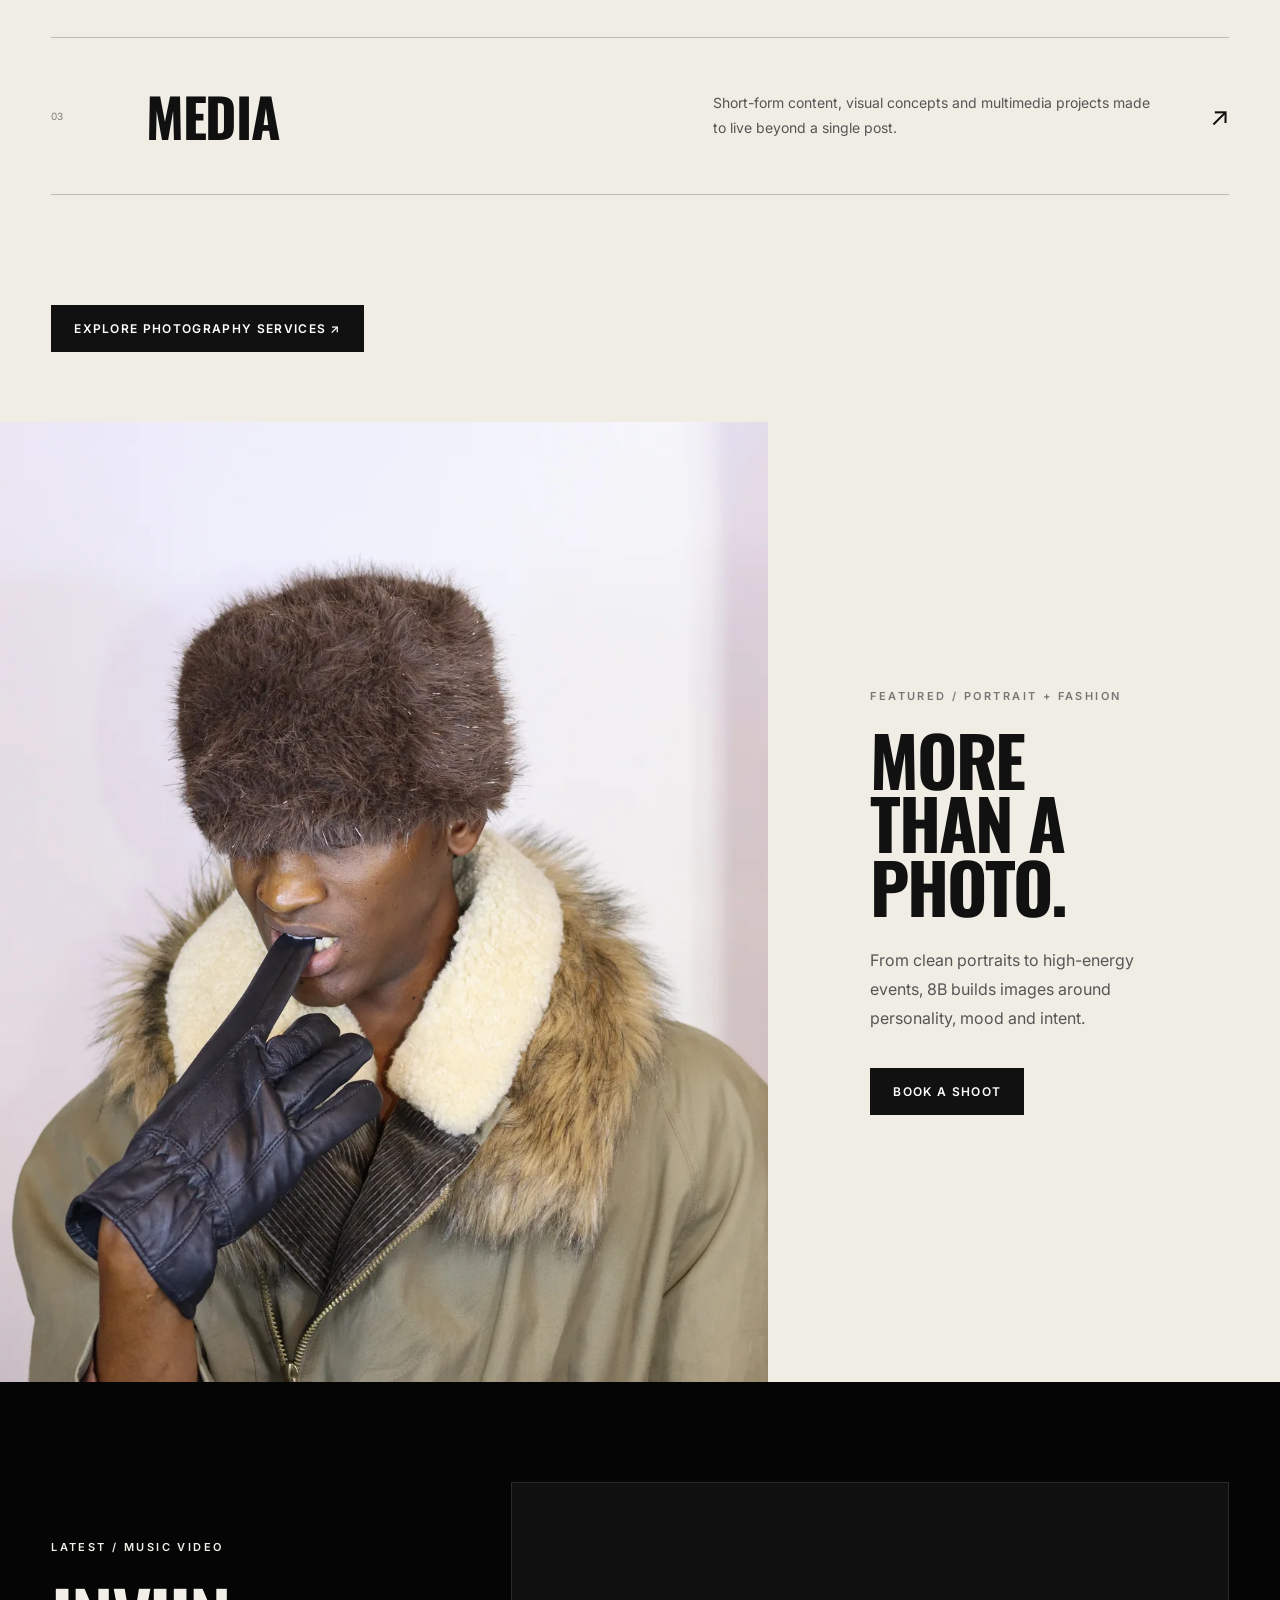
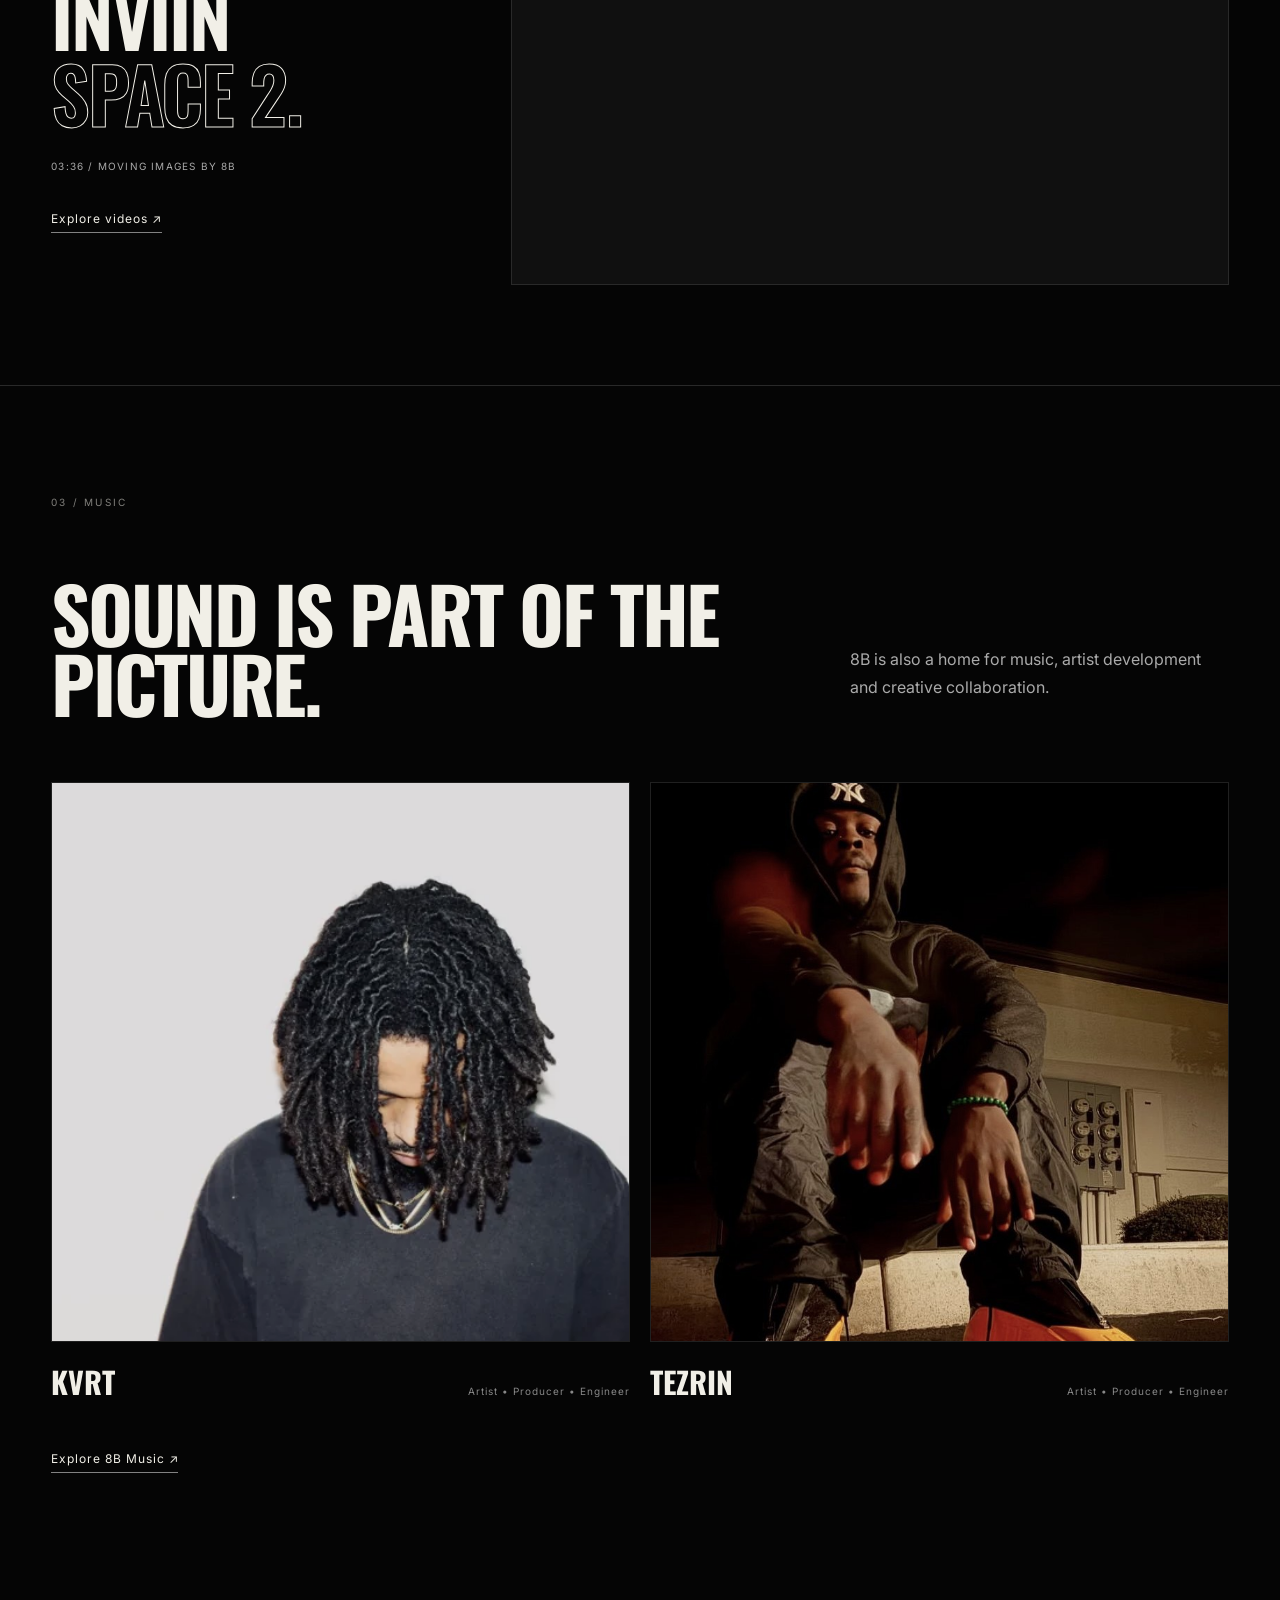
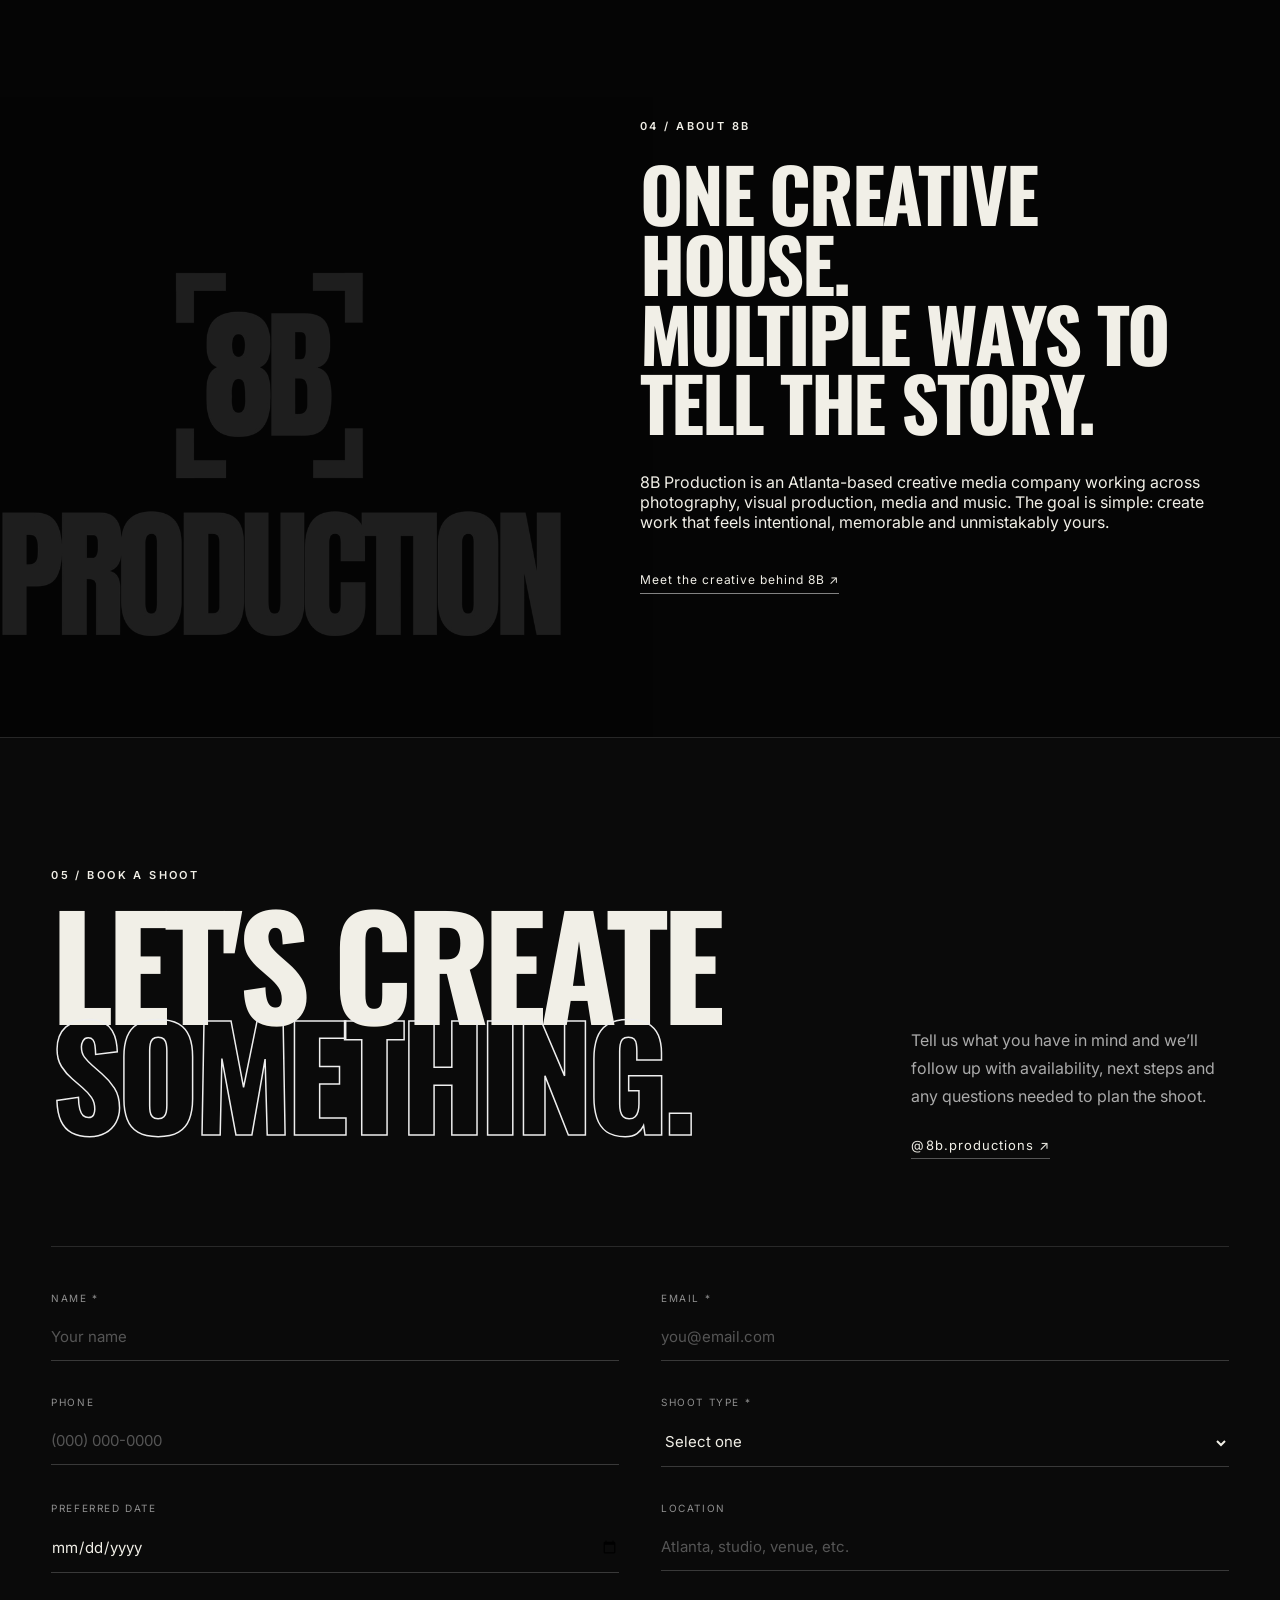
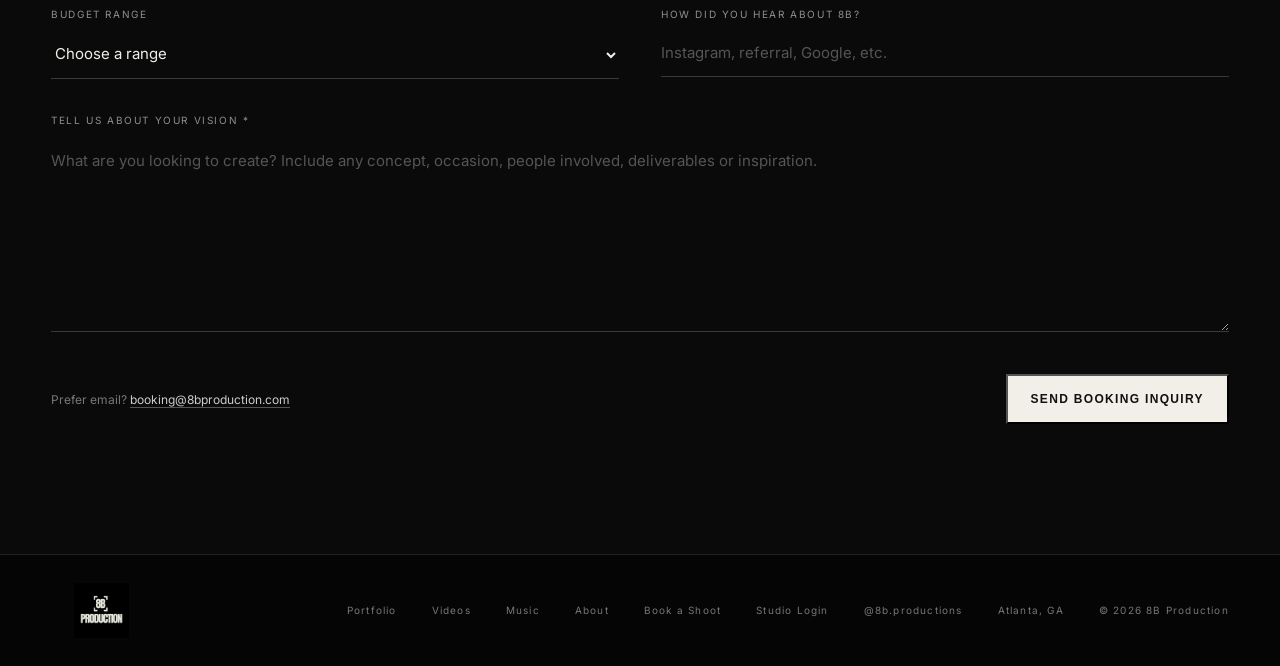
==== commit 505df102: "Refresh 8B website and portfolio photography" ====
--- a/index.html
+++ b/index.html
@@ -10,9 +10,9 @@
   <link rel="preconnect" href="https://fonts.googleapis.com">
   <link rel="preconnect" href="https://fonts.gstatic.com" crossorigin>
   <link href="https://fonts.googleapis.com/css2?family=Inter:wght@400;500;600&family=Oswald:wght@500;600;700&display=swap" rel="stylesheet">
-  <link rel="stylesheet" href="assets/css/style.css?v=menus-2" />
+  <link rel="stylesheet" href="assets/css/style.css?v=stock-photos" />
   <link rel="stylesheet" href="assets/css/pages.css?v=header-logo" />
-<link rel="canonical" href="https://8bproduction.com/" /><meta property="og:title" content="8B Production — Photography • Visuals • Media" /><meta property="og:description" content="Atlanta photography, visual production, media and music." /><meta property="og:image" content="https://8bproduction.com/assets/images/selected/8b-5161-1600.webp" /><meta property="og:type" content="website" /></head>
+<link rel="canonical" href="https://8bproduction.com/" /><meta property="og:title" content="8B Production — Photography • Visuals • Media" /><meta property="og:description" content="Atlanta photography, visual production, media and music." /><meta property="og:image" content="https://8bproduction.com/assets/images/stock/home-hero.webp" /><meta property="og:type" content="website" /></head>
 <body class="home-refreshed">
   <a class="site-skip" href="#main">Skip to content</a>
   <header class="site-header" id="top">
@@ -54,27 +54,27 @@
 
     <section class="gallery" id="work">
 <a aria-label="Explore Studio Portraits" class="gallery-card gallery-card-large reveal" href="portfolio.html?category=portraits">
-<img alt="White corset and pink skirt, full-length studio portrait" decoding="async" height="1600" loading="lazy" sizes="(max-width: 800px) 100vw, 50vw" src="assets/images/selected/8b-5734-1600.webp" srcset="assets/images/selected/8b-5734-720.webp 480w, assets/images/selected/8b-5734-1600.webp 1067w" style="object-position:center 22%" width="1067"/>
+<img src="assets/images/stock/studio-portrait-1067.webp" srcset="assets/images/stock/studio-portrait-480.webp 480w, assets/images/stock/studio-portrait-1067.webp 1067w" sizes="(max-width: 800px) 100vw, 50vw" alt="Model in a white corset and pink skirt posing in the studio" width="1067" height="1600" loading="lazy" decoding="async" style="object-position:center 20%">
 <div class="gallery-caption"><span>Studio Portraits</span><span>01</span></div>
 </a>
 <a aria-label="Explore Fashion Stories" class="gallery-card reveal" href="portfolio.html?category=fashion">
-<img alt="Red handbag, studio fashion portrait" decoding="async" height="1600" loading="lazy" sizes="(max-width: 800px) 100vw, 50vw" src="assets/images/selected/8b-4588-1600.webp" srcset="assets/images/selected/8b-4588-720.webp 480w, assets/images/selected/8b-4588-1600.webp 1067w" style="object-position:center 28%" width="1067"/>
+<img src="assets/images/stock/fashion-story-1067.webp" srcset="assets/images/stock/fashion-story-480.webp 480w, assets/images/stock/fashion-story-1067.webp 1067w" sizes="(max-width: 800px) 100vw, 50vw" alt="Two models in red gowns beside a white car" width="1067" height="1600" loading="lazy" decoding="async" style="object-position:center 32%">
 <div class="gallery-caption"><span>Fashion Stories</span><span>02</span></div>
 </a>
 <a aria-label="Explore Portraits &amp; Creative" class="gallery-card reveal" href="portfolio.html?category=portraits">
-<img alt="Black and white styling, full-length portrait" decoding="async" height="1600" loading="lazy" sizes="(max-width: 800px) 100vw, 50vw" src="assets/images/selected/8b-5289-1600.webp" srcset="assets/images/selected/8b-5289-720.webp 480w, assets/images/selected/8b-5289-1600.webp 1067w" style="object-position:center 24%" width="1067"/>
+<img src="assets/images/stock/creative-portrait-1600.webp" srcset="assets/images/stock/creative-portrait-720.webp 720w, assets/images/stock/creative-portrait-1600.webp 1600w" sizes="(max-width: 800px) 100vw, 50vw" alt="Studio portrait framed by a white space helmet" width="1600" height="1067" loading="lazy" decoding="async" style="object-position:center">
 <div class="gallery-caption"><span>Portraits &amp; Creative</span><span>03</span></div>
 </a>
 <a aria-label="Explore Atlanta Lifestyle" class="gallery-card reveal" href="portfolio.html?category=portraits">
-<img alt="Pink dress, Atlanta balcony portrait" decoding="async" height="1600" loading="lazy" sizes="(max-width: 800px) 100vw, 50vw" src="assets/images/selected/8b-3119-1600.webp" srcset="assets/images/selected/8b-3119-720.webp 480w, assets/images/selected/8b-3119-1600.webp 1067w" style="object-position:center 30%" width="1067"/>
+<img src="assets/images/stock/lifestyle-portrait-1067.webp" srcset="assets/images/stock/lifestyle-portrait-480.webp 480w, assets/images/stock/lifestyle-portrait-1067.webp 1067w" sizes="(max-width: 800px) 100vw, 50vw" alt="Two models in patterned suits pose by a railing outdoors" width="1067" height="1600" loading="lazy" decoding="async" style="object-position:center 30%">
 <div class="gallery-caption"><span>Atlanta Lifestyle</span><span>04</span></div>
 </a>
 <a aria-label="Explore Fashion &amp; Events" class="gallery-card reveal" href="portfolio.html?category=fashion">
-<img alt="Profile portrait at Atlanta Fashion Week" decoding="async" height="1067" loading="lazy" sizes="(max-width: 800px) 100vw, 50vw" src="assets/images/selected/8b-4161-1600.webp" srcset="assets/images/selected/8b-4161-720.webp 720w, assets/images/selected/8b-4161-1600.webp 1600w" style="object-position:center 35%" width="1600"/>
+<img src="assets/images/stock/fashion-detail-1067.webp" srcset="assets/images/stock/fashion-detail-480.webp 480w, assets/images/stock/fashion-detail-1067.webp 1067w" sizes="(max-width: 800px) 100vw, 50vw" alt="Model in a cream hat with a round red handbag" width="1067" height="1600" loading="lazy" decoding="async" style="object-position:center 28%">
 <div class="gallery-caption"><span>Fashion &amp; Events</span><span>05</span></div>
 </a>
 <a aria-label="Explore Atlanta Fashion Week" class="gallery-card gallery-card-wide reveal" href="portfolio.html?category=fashion">
-<img alt="Red sculptural hat, fashion presentation" decoding="async" height="1067" loading="lazy" sizes="(max-width: 800px) 100vw, 100vw" src="assets/images/selected/8b-4980-1600.webp" srcset="assets/images/selected/8b-4980-720.webp 720w, assets/images/selected/8b-4980-1600.webp 1600w" style="object-position:center 40%" width="1600"/>
+<img src="assets/images/stock/runway-feature-1600.webp" srcset="assets/images/stock/runway-feature-720.webp 720w, assets/images/stock/runway-feature-1600.webp 1600w" sizes="100vw" alt="Three models in black fashion looks at Atlanta Fashion Week" width="1600" height="1067" loading="lazy" decoding="async" style="object-position:center 30%">
 <div class="gallery-caption"><span>Atlanta Fashion Week</span><span>06</span></div>
 </a>
 </section>
@@ -107,7 +107,7 @@
     <div class="services-more"><a class="btn btn-dark" href="services.html">Explore photography services ↗</a></div>
     <section class="feature">
       <div class="feature-image reveal">
-        <img alt="White and pink, close-up studio portrait" decoding="async" height="1600" loading="lazy" sizes="(max-width:800px) 100vw, 60vw" src="assets/images/selected/8b-6098-1600.webp" srcset="assets/images/selected/8b-6098-720.webp 480w, assets/images/selected/8b-6098-1600.webp 1067w" width="1067"/>
+        <img src="assets/images/stock/studio-feature-1067.webp" srcset="assets/images/stock/studio-feature-480.webp 480w, assets/images/stock/studio-feature-1067.webp 1067w" sizes="(max-width: 800px) 100vw, 60vw" alt="Studio portrait of a model wearing a fur hat and shearling collar" width="1067" height="1600" loading="lazy" decoding="async">
       </div>
       <div class="feature-copy reveal">
         <p class="eyebrow dark">FEATURED / PORTRAIT + FASHION</p>
--- a/assets/css/style.css
+++ b/assets/css/style.css
@@ -63,7 +63,7 @@
 @media(min-width:1041px) and (max-width:1200px){.nav{font-size:12px;gap:16px}}
 
 /* Selected photography: preserve each photograph's framing. */
-.home-refreshed .hero-media{background-image:url('../images/selected/8b-hero.webp');background-position:58% 30%}
+.home-refreshed .hero-media{background-image:url('../images/stock/home-hero.webp');background-position:62% 39%}
 .home-refreshed .feature-image{min-height:0;aspect-ratio:4/5;overflow:hidden}
 .home-refreshed .feature-image img{object-position:center 18%}
 .gallery-card:focus-visible{outline-offset:-6px}
@@ -80,7 +80,7 @@
 .lightbox-prev:hover,.lightbox-next:hover{border-color:#f1efe7}
 .lightbox .lightbox-caption{margin:14px 0 0;line-height:1.6;color:#bbb}
 @media(max-width:1000px){.portfolio-grid{column-count:2}}
-@media(max-width:800px){.home-refreshed .hero-media{background-image:url('../images/selected/8b-6098-1600.webp');background-position:center 24%}.home-refreshed .hero-overlay{background:linear-gradient(to top,rgba(0,0,0,.94),rgba(0,0,0,.5) 45%,rgba(0,0,0,.1) 78%)}.home-refreshed .feature-image{aspect-ratio:2/3;max-height:none}}
+@media(max-width:800px){.home-refreshed .hero-media{background-image:url('../images/stock/home-hero-mobile.webp');background-position:center 24%}.home-refreshed .hero-overlay{background:linear-gradient(to top,rgba(0,0,0,.94),rgba(0,0,0,.5) 45%,rgba(0,0,0,.1) 78%)}.home-refreshed .feature-image{aspect-ratio:2/3;max-height:none}}
 @media(max-width:600px){.portfolio-grid{column-count:1}.lightbox{padding:10px}.lightbox-stage{grid-template-columns:36px minmax(0,1fr) 36px;gap:5px}.lightbox-stage img{height:65svh}.lightbox-prev,.lightbox-next{font-size:18px;min-height:44px}}
 
 /* Shared dropdowns in the main navigation. */
